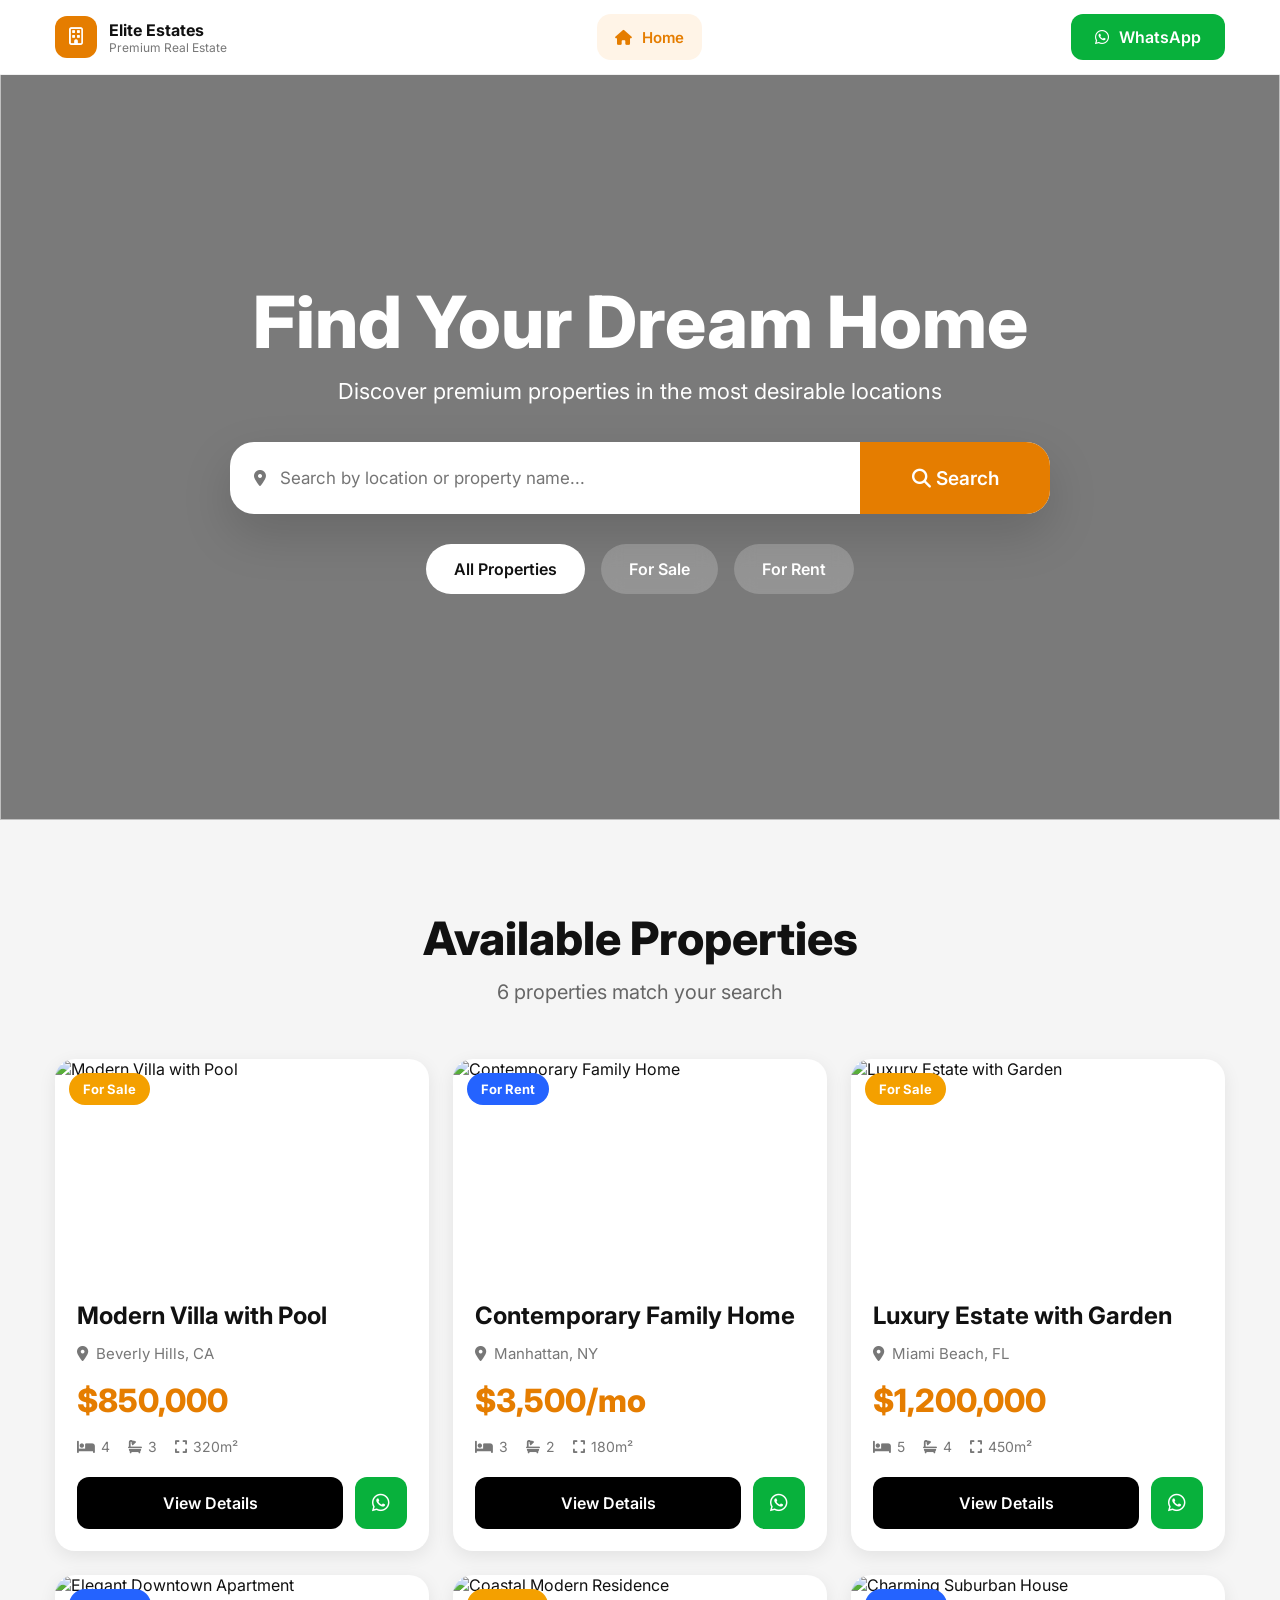
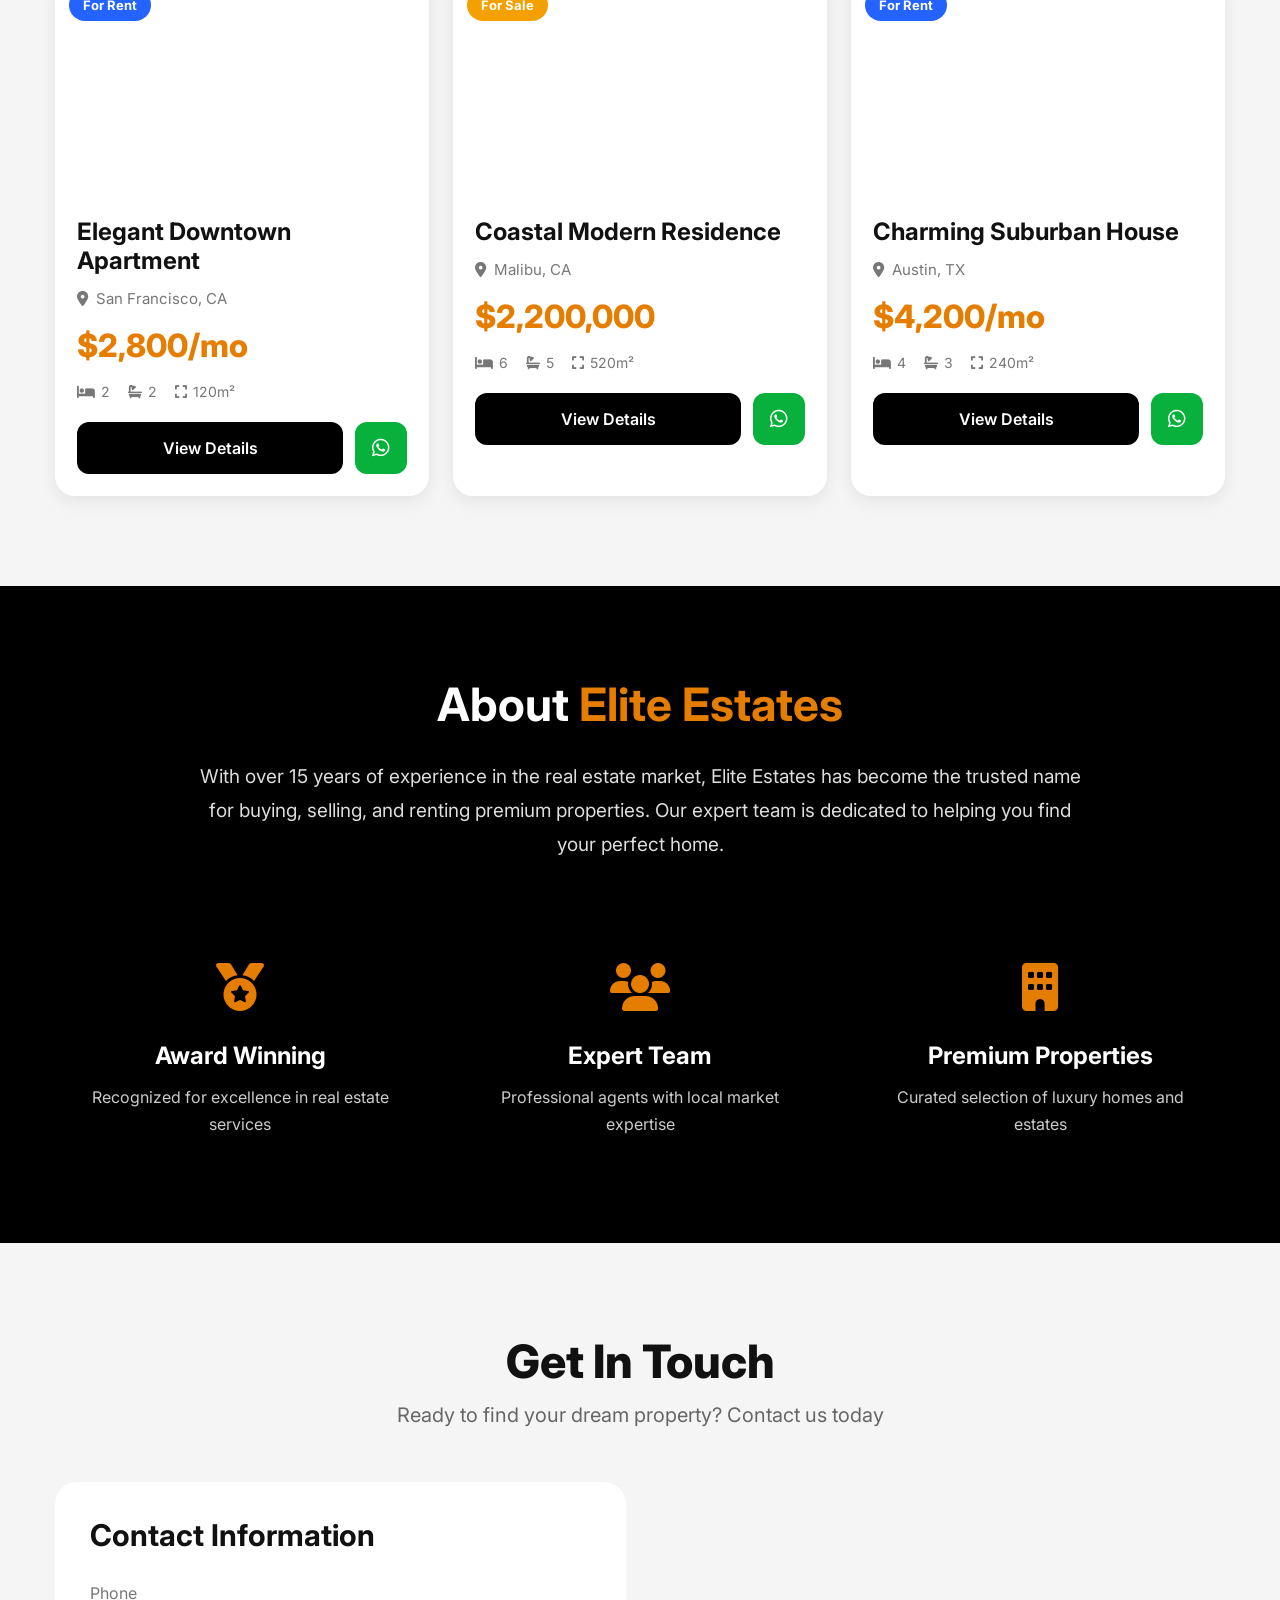
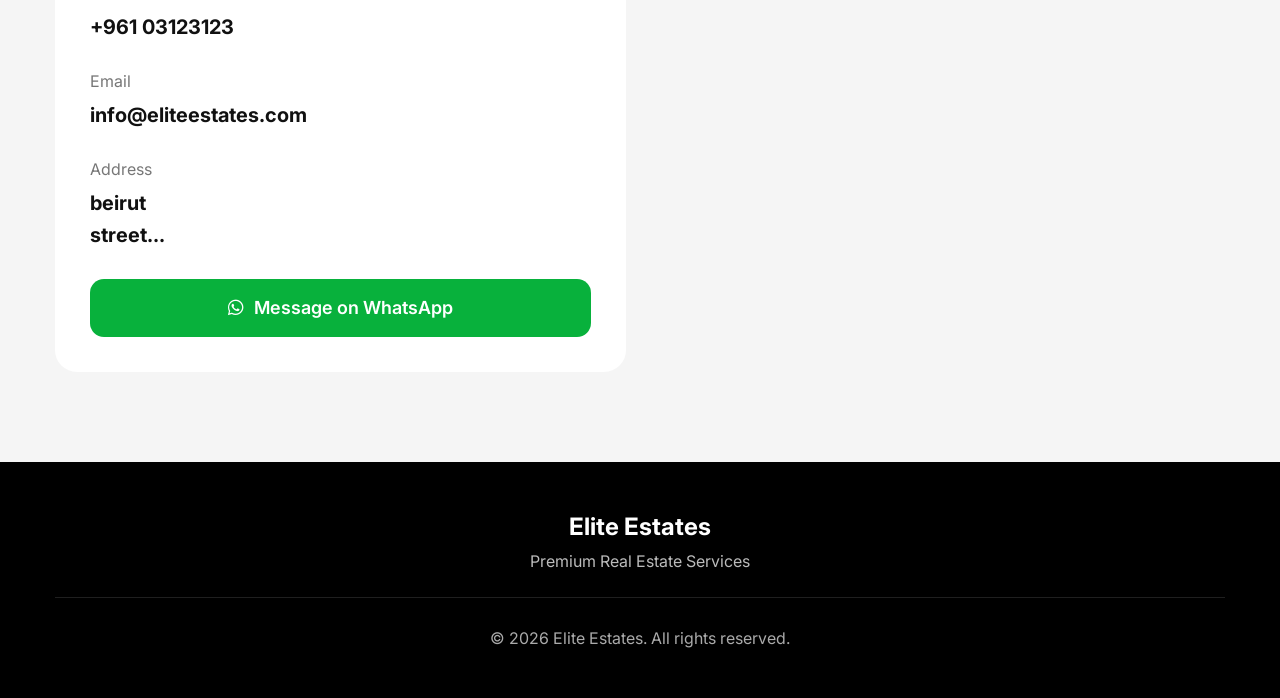
==== index.html @ 0b372441 "first" ====
<!DOCTYPE html>
<html lang="en">
<head>
  <meta charset="UTF-8" />
  <meta name="viewport" content="width=device-width, initial-scale=1.0" />
  <title>Elite Estates</title>

  <!-- CSS -->
  <link rel="stylesheet" href="style.css" />

  <!-- Google Fonts -->
  <link rel="preconnect" href="https://fonts.googleapis.com">
  <link rel="preconnect" href="https://fonts.gstatic.com" crossorigin>

  <link href="https://fonts.googleapis.com/css2?family=Inter:wght@300;400;500;600;700;800&display=swap" rel="stylesheet">

  <!-- FONT AWESOME -->
  <link
    rel="stylesheet"
    href="https://cdnjs.cloudflare.com/ajax/libs/font-awesome/6.5.1/css/all.min.css"
  />

</head>

<body>

  <!-- LOADER -->
  <div class="loader-wrapper" id="loader">
    <div class="loader"></div>
  </div>

  <!-- HEADER -->
  <header class="header">

    <div class="logo-section">

      <div class="logo-icon">
        <i class="fa-regular fa-building"></i>
      </div>

      <div>
        <h2>Elite Estates</h2>
        <p>Premium Real Estate</p>
      </div>

    </div>

    <nav class="nav">

        <a href="index.html" class="nav-link active">
          <i class="fa-solid fa-house"></i>
          <span>Home</span>
        </a>
      
      </nav>

    <a
      href="https://wa.me/123456789"
      target="_blank"
      class="header-whatsapp"
    >
      <i class="fa-brands fa-whatsapp"></i>
      WhatsApp
    </a>

  </header>

  <!-- HERO -->
  <section class="hero">

    <div class="hero-overlay"></div>

    <img
      src="https://images.unsplash.com/photo-1600585154526-990dced4db0d?q=80&w=1600&auto=format&fit=crop"
      alt=""
      class="hero-bg"
    >

    <div class="hero-content">

      <h1>Find Your Dream Home</h1>

      <p>
        Discover premium properties in the most desirable locations
      </p>

      <!-- SEARCH -->
      <div class="search-box">

        <div class="search-input">

          <i class="fa-solid fa-location-dot"></i>

          <input
            type="text"
            placeholder="Search by location or property name..."
            id="searchInput"
          />

        </div>

        <button id="searchBtn">

          <i class="fa-solid fa-magnifying-glass"></i>

          Search

        </button>

      </div>

      <!-- FILTERS -->
      <div class="filter-buttons">

        <button class="filter-btn active" data-filter="all">
          All Properties
        </button>

        <button class="filter-btn" data-filter="sale">
          For Sale
        </button>

        <button class="filter-btn" data-filter="rent">
          For Rent
        </button>

      </div>

    </div>

  </section>

  <!-- PROPERTIES -->
  <section class="properties-section">

    <div class="section-title">

      <h2>Available Properties</h2>

      <p id="resultsText">
        6 properties match your search
      </p>

    </div>

    <div
      class="properties-grid"
      id="propertiesGrid"
    >

      <!-- JS INSERTS CARDS -->

    </div>

  </section>

  <!-- ABOUT -->
  <section class="about-section">

    <div class="about-container">

      <h2>
        About <span>Elite Estates</span>
      </h2>

      <p class="about-text">

        With over 15 years of experience in the real estate market,
        Elite Estates has become the trusted name for buying,
        selling, and renting premium properties.
        Our expert team is dedicated to helping you find
        your perfect home.

      </p>

      <div class="about-features">

        <!-- FEATURE -->
        <div class="feature-box">

          <div class="feature-icon">
            <i class="fa-solid fa-medal"></i>
          </div>

          <h3>Award Winning</h3>

          <p>
            Recognized for excellence in real estate services
          </p>

        </div>

        <!-- FEATURE -->
        <div class="feature-box">

          <div class="feature-icon">
            <i class="fa-solid fa-users"></i>
          </div>

          <h3>Expert Team</h3>

          <p>
            Professional agents with local market expertise
          </p>

        </div>

        <!-- FEATURE -->
        <div class="feature-box">

          <div class="feature-icon">
            <i class="fa-solid fa-building"></i>
          </div>

          <h3>Premium Properties</h3>

          <p>
            Curated selection of luxury homes and estates
          </p>

        </div>

      </div>

    </div>

  </section>

  <!-- CONTACT -->
  <section class="contact-section">

    <div class="section-title">

      <h2>Get In Touch</h2>

      <p>
        Ready to find your dream property? Contact us today
      </p>

    </div>

    <div class="contact-container">

      <!-- LEFT -->
      <div class="contact-card">

        <h3>Contact Information</h3>

        <div class="contact-item">

          <span>Phone</span>

          <strong>+961 03123123</strong>

        </div>

        <div class="contact-item">

          <span>Email</span>

          <strong>info@eliteestates.com</strong>

        </div>

        <div class="contact-item">

          <span>Address</span>

          <strong>

           beirut

            <br>

            street...

          </strong>

        </div>

        <a
          href="https://wa.me/123456789"
          target="_blank"
          class="contact-whatsapp"
        >

          <i class="fa-brands fa-whatsapp"></i>

          Message on WhatsApp

        </a>

      </div>

      <!-- MAP -->
      <div class="map-container">

        <iframe
  src="https://maps.google.com/maps?q=Beirut%20Lebanon&t=&z=13&ie=UTF8&iwloc=&output=embed"
  loading="lazy"
  allowfullscreen
></iframe>

      </div>

    </div>

  </section>

  <!-- FOOTER -->
  <footer class="footer">

    <div class="footer-center">

        <h3>Elite Estates</h3>
      
        <p>Premium Real Estate Services</p>
      
      </div>
      
      <div class="footer-bottom">
      
        © 2026 Elite Estates. All rights reserved.
      
      </div>

  </footer>

  <!-- MODAL -->
  <div
    class="property-modal"
    id="propertyModal"
  >

    <div
      class="modal-overlay"
      id="modalOverlay"
    ></div>

    <div class="modal-content">

      <button
        class="close-modal"
        id="closeModal"
      >

        <i class="fa-solid fa-xmark"></i>

      </button>

      <div id="modalBody"></div>

    </div>

  </div>

  <!-- JS -->
  <script src="script.js"></script>

</body>
</html>
---- style.css ----
/* =========================
   GLOBAL
========================= */

*{
    margin:0;
    padding:0;
    box-sizing:border-box;
  }
  
  html{
    scroll-behavior:smooth;
  }
  
  body{
    font-family:'Inter',sans-serif;
    background:#f5f5f5;
    color:#111;
    overflow-x:hidden;
  }
  
  img{
    width:100%;
    display:block;
  }
  
  a{
    text-decoration:none;
  }
  
  button,
  input{
    font-family:'Inter',sans-serif;
  }
  
  /* =========================
     LOADER
  ========================= */
  
  .loader-wrapper{
    position:fixed;
    inset:0;
    background:#fff;
    display:flex;
    align-items:center;
    justify-content:center;
    z-index:9999;
    transition:0.4s;
  }
  
  .loader-wrapper.hide{
    opacity:0;
    pointer-events:none;
  }
  
  .loader{
    width:50px;
    height:50px;
    border:4px solid #eee;
    border-top:4px solid #e57d00;
    border-radius:50%;
    animation:spin 1s linear infinite;
  }
  
  @keyframes spin{
    to{
      transform:rotate(360deg);
    }
  }
  
  /* =========================
     HEADER
  ========================= */
  
  .header{
    position:fixed;
    top:0;
    left:0;
    width:100%;
    background:#fff;
    display:flex;
    align-items:center;
    justify-content:space-between;
    padding:14px 55px;
    z-index:1000;
    border-bottom:1px solid rgba(0,0,0,0.06);
  }
  
  .logo-section{
    display:flex;
    align-items:center;
    gap:12px;
  }
  
  .logo-icon{
    width:42px;
    height:42px;
    background:#e57d00;
    color:#fff;
    display:flex;
    align-items:center;
    justify-content:center;
    border-radius:12px;
    font-size:18px;
  }
  
  .logo-section h2{
    font-size:16px;
    font-weight:700;
  }
  
  .logo-section p{
    font-size:12px;
    color:#777;
  }
  
  .nav{
    display:flex;
    align-items:center;
    gap:14px;
  }
  
  .nav-link{
    height:46px;
    padding:0 18px;
    border-radius:14px;
    display:flex;
    align-items:center;
    gap:10px;
    color:#555;
    font-size:15px;
    font-weight:600;
    transition:0.25s;
  }
  
  .nav-link i{
    font-size:15px;
  }
  
  .nav-link:hover{
    background:#f3f3f3;
    color:#111;
  }
  
  .nav-link.active{
    background:#fff4e7;
    color:#e57d00;
  }
  
  .header-whatsapp{
    background:#08b13c;
    color:#fff;
    padding:13px 24px;
    border-radius:12px;
    display:flex;
    align-items:center;
    gap:10px;
    font-weight:600;
    transition:0.3s;
  }
  
  .header-whatsapp:hover{
    transform:translateY(-2px);
  }
  
  /* =========================
     HERO
  ========================= */
  
  .hero{
    position:relative;
    min-height:820px;
    padding-top:140px;
    padding-bottom:80px;
    overflow:hidden;
    display:flex;
    align-items:center;
    justify-content:center;
    text-align:center;
  }
  
  .hero-bg{
    position:absolute;
    inset:0;
    width:100%;
    height:100%;
    object-fit:cover;
  }
  
  .hero-overlay{
    position:absolute;
    inset:0;
    background:rgba(0,0,0,0.5);
  }
  
  .hero-content{
    position:relative;
    z-index:5;
    width:100%;
    max-width:1100px;
    padding:0 20px;
  }
  
  .hero-content h1{
    color:#fff;
    font-size:72px;
    font-weight:800;
    line-height:1;
    margin-bottom:20px;
  }
  
  .hero-content p{
    color:#fff;
    font-size:22px;
    margin-bottom:38px;
  }
  
  /* =========================
     SEARCH
  ========================= */
  
  .search-box{
    background:#fff;
    border-radius:24px;
    display:flex;
    overflow:hidden;
    max-width:820px;
    margin:0 auto 30px;
    box-shadow:0 20px 50px rgba(0,0,0,0.15);
  }
  
  .search-input{
    flex:1;
    display:flex;
    align-items:center;
    padding:0 24px;
    gap:14px;
  }
  
  .search-input input{
    width:100%;
    border:none;
    outline:none;
    font-size:17px;
    height:72px;
  }
  
  .search-input i{
    color:#777;
  }
  
  .search-box button{
    background:#e57d00;
    color:#fff;
    border:none;
    min-width:190px;
    font-size:19px;
    font-weight:600;
    cursor:pointer;
  }
  
  /* =========================
     FILTERS
  ========================= */
  
  .filter-buttons{
    display:flex;
    justify-content:center;
    gap:16px;
    flex-wrap:wrap;
  }
  
  .filter-btn{
    border:none;
    background:rgba(255,255,255,0.2);
    backdrop-filter:blur(10px);
    color:#fff;
    padding:15px 28px;
    border-radius:40px;
    font-size:16px;
    font-weight:600;
    cursor:pointer;
  }
  
  .filter-btn.active{
    background:#fff;
    color:#111;
  }
  
  /* =========================
     SECTIONS
  ========================= */
  
  .properties-section,
  .contact-section{
    padding:90px 55px;
  }
  
  .section-title{
    text-align:center;
    margin-bottom:55px;
  }
  
  .section-title h2{
    font-size:46px;
    margin-bottom:14px;
    font-weight:800;
  }
  
  .section-title p{
    font-size:20px;
    color:#666;
  }
  
  /* =========================
     PROPERTIES
  ========================= */
  
  .properties-grid{
    display:grid;
    grid-template-columns:repeat(3,1fr);
    gap:24px;
  }
  
  .property-card{
    background:#fff;
    border-radius:20px;
    overflow:hidden;
    cursor:pointer;
    box-shadow:0 5px 18px rgba(0,0,0,0.08);
    transition:0.35s;
  }
  
  .property-card:hover{
    transform:translateY(-6px);
  }
  
  .property-image{
    position:relative;
    height:220px;
    overflow:hidden;
  }
  
  .property-image img{
    width:100%;
    height:100%;
    object-fit:cover;
    transition:0.4s;
  }
  
  .property-card:hover .property-image img{
    transform:scale(1.06);
  }
  
  .property-badge{
    position:absolute;
    top:14px;
    left:14px;
    padding:8px 14px;
    border-radius:30px;
    color:#fff;
    font-size:13px;
    font-weight:700;
  }
  
  .badge-sale{
    background:#f4a000;
  }
  
  .badge-rent{
    background:#2463ff;
  }
  
  .property-content{
    padding:22px;
  }
  
  .property-title{
    font-size:24px;
    font-weight:700;
    margin-bottom:14px;
  }
  
  .property-location{
    display:flex;
    align-items:center;
    gap:8px;
    color:#777;
    margin-bottom:18px;
    font-size:15px;
  }
  
  .property-price{
    font-size:32px;
    color:#e57d00;
    font-weight:800;
    margin-bottom:18px;
  }
  
  .property-features{
    display:flex;
    gap:18px;
    flex-wrap:wrap;
    margin-bottom:22px;
    color:#777;
  }
  
  .property-features span{
    display:flex;
    align-items:center;
    gap:6px;
    font-size:14px;
  }
  
  .card-buttons{
    display:flex;
    gap:12px;
  }
  
  .details-btn{
    flex:1;
    background:#000;
    color:#fff;
    border:none;
    border-radius:12px;
    height:52px;
    font-size:16px;
    font-weight:600;
    cursor:pointer;
  }
  
  .whatsapp-btn{
    width:52px;
    height:52px;
    border-radius:12px;
    background:#08b13c;
    color:#fff;
    display:flex;
    align-items:center;
    justify-content:center;
    font-size:20px;
  }
  
  /* =========================
     ABOUT
  ========================= */
  
  .about-section{
    background:#000;
    color:#fff;
    padding:90px 55px;
  }
  
  .about-container{
    max-width:1200px;
    margin:auto;
    text-align:center;
  }
  
  .about-container h2{
    font-size:46px;
    margin-bottom:28px;
  }
  
  .about-container span{
    color:#e57d00;
  }
  
  .about-text{
    max-width:900px;
    margin:auto;
    color:#ddd;
    font-size:19px;
    line-height:1.8;
  }
  
  .about-features{
    display:grid;
    grid-template-columns:repeat(3,1fr);
    gap:30px;
    margin-top:80px;
  }
  
  .feature-box{
    padding:15px;
  }
  
  .feature-icon{
    color:#e57d00;
    font-size:48px;
    margin-bottom:24px;
  }
  
  .feature-box h3{
    font-size:24px;
    margin-bottom:14px;
  }
  
  .feature-box p{
    color:#ccc;
    line-height:1.7;
    font-size:16px;
  }
  
  /* =========================
     CONTACT
  ========================= */
  
  .contact-container{
    display:grid;
    grid-template-columns:1fr 1fr;
    gap:28px;
  }
  
  .contact-card{
    background:#fff;
    border-radius:22px;
    padding:35px;
  }
  
  .contact-card h3{
    font-size:30px;
    margin-bottom:30px;
  }
  
  .contact-item{
    margin-bottom:28px;
  }
  
  .contact-item span{
    display:block;
    color:#777;
    margin-bottom:8px;
    font-size:16px;
  }
  
  .contact-item strong{
    font-size:20px;
    line-height:1.6;
  }
  
  .contact-whatsapp{
    margin-top:10px;
    background:#08b13c;
    color:#fff;
    display:flex;
    align-items:center;
    justify-content:center;
    gap:10px;
    height:58px;
    border-radius:14px;
    font-size:18px;
    font-weight:600;
  }
  
  .map-container{
    border-radius:22px;
    overflow:hidden;
    min-height:420px;
  }
  
  .map-container iframe{
    width:100%;
    height:100%;
    border:none;
  }
  
  /* =========================
     FOOTER
  ========================= */
  
  .footer{
    background:#000;
    color:#fff;
    padding:50px 55px;
  }
  

  
  .footer-top h3{
    font-size:24px;
    margin-bottom:8px;
  }
  
  .footer-top p{
    color:#bbb;
    font-size:16px;
  }
  
  
  
  .footer-bottom{
    text-align:center;
    padding-top:30px;
    color:#aaa;
    font-size:16px;
  }
  .footer-center{
    text-align:center;
    padding-bottom:26px;
    border-bottom:1px solid rgba(255,255,255,0.12);
  }
  
  .footer-center h3{
    font-size:24px;
    margin-bottom:10px;
  }
  
  .footer-center p{
    color:#bbb;
    font-size:16px;
  }
  /* =========================
     MODAL
  ========================= */
  
  .property-modal{
    position:fixed;
    inset:0;
    z-index:5000;
    opacity:0;
    pointer-events:none;
    transition:0.3s;
  }
  
  .property-modal.show{
    opacity:1;
    pointer-events:auto;
  }
  
  .modal-overlay{
    position:absolute;
    inset:0;
    background:rgba(0,0,0,0.7);
  }
  
  .modal-content{
    position:absolute;
    top:50%;
    left:50%;
    transform:translate(-50%,-50%);
    width:90%;
    max-width:900px;
    background:#fff;
    border-radius:24px;
    overflow:auto;
    max-height:90vh;
  }
  
  .close-modal{
    position:absolute;
    top:18px;
    right:18px;
    width:48px;
    height:48px;
    border:none;
    border-radius:50%;
    background:#000;
    color:#fff;
    font-size:18px;
    cursor:pointer;
    z-index:10;
  }
  
  /* =========================
     MODAL CONTENT
  ========================= */
  
  .modal-image{
    width:100%;
    height:320px;
    position:relative;
  }
  
  .modal-image img{
    width:100%;
    height:100%;
    object-fit:cover;
  }
  
  .modal-info{
    padding:28px;
  }
  
  .modal-info h2{
    font-size:30px;
    margin-bottom:14px;
  }
  
  .modal-location{
    display:flex;
    align-items:center;
    gap:8px;
    color:#666;
    font-size:16px;
    margin-bottom:16px;
  }
  
  .modal-price{
    font-size:34px;
    font-weight:800;
    color:#e57d00;
    margin-bottom:22px;
  }
  
  .modal-features{
    display:flex;
    gap:14px;
    flex-wrap:wrap;
    margin-bottom:24px;
  }
  
  .modal-features span{
    background:#f3f3f3;
    padding:12px 14px;
    border-radius:10px;
    display:flex;
    align-items:center;
    gap:8px;
    font-size:14px;
  }
  
  .modal-description{
    font-size:16px;
    line-height:1.8;
    color:#555;
    margin-bottom:28px;
  }
  
  .modal-whatsapp{
    background:#08b13c;
    color:#fff;
    height:58px;
    border-radius:14px;
    display:flex;
    align-items:center;
    justify-content:center;
    gap:10px;
    font-size:18px;
    font-weight:600;
  }
  
  /* =========================
     MOBILE
  ========================= */
  
  @media(max-width:900px){
  
    .header{
      padding:14px 18px;
    }
  
    .nav{
      display:none;
    }
  
    .header-whatsapp{
      padding:10px 14px;
      font-size:14px;
    }
  
    .hero{
      min-height:100vh;
      padding-top:120px;
    }
  
    .hero-content h1{
      font-size:48px;
    }
  
    .hero-content p{
      font-size:18px;
    }
  
    .search-box{
      flex-direction:column;
    }
  
    .search-box button{
      width:100%;
      height:64px;
    }
  
    .properties-grid{
      grid-template-columns:1fr;
    }
  
    .about-features{
      grid-template-columns:1fr;
    }
  
    .contact-container{
      grid-template-columns:1fr;
    }
  
    .properties-section,
    .contact-section,
    .about-section,
    .footer{
      padding:70px 20px;
    }
  
  }
  
  @media(max-width:600px){
  
    .hero-content h1{
      font-size:40px;
    }
  
    .hero-content p{
      font-size:16px;
    }
  
    .property-image{
      height:210px;
    }
  
    .modal-image{
      height:240px;
    }
  
  }
  /* =========================
   PROPERTY DETAILS PAGE
========================= */

.details-page{
    padding:120px 55px 90px;
    background:#fff;
  }
  
  .breadcrumb{
    max-width:1240px;
    margin:0 auto 28px;
    display:flex;
    align-items:center;
    gap:10px;
    font-size:16px;
    color:#6f7284;
  }
  
  .breadcrumb a{
    color:#6f7284;
  }
  
  .breadcrumb span:last-child{
    color:#111;
  }
  
  .details-gallery{
    max-width:1240px;
    margin:0 auto 42px;
  }
  
  .main-image-wrap{
    position:relative;
    height:640px;
    border-radius:22px;
    overflow:hidden;
    box-shadow:0 18px 45px rgba(0,0,0,0.12);
  }
  
  .main-image-wrap img{
    width:100%;
    height:100%;
    object-fit:cover;
  }
  
  .details-badge{
    position:absolute;
    top:22px;
    left:22px;
    z-index:5;
    padding:12px 22px;
    border-radius:30px;
    color:#fff;
    font-size:18px;
    font-weight:700;
  }
  
  .gallery-arrow{
    position:absolute;
    top:50%;
    transform:translateY(-50%);
    width:58px;
    height:58px;
    border:none;
    border-radius:50%;
    background:#fff;
    color:#111;
    font-size:22px;
    cursor:pointer;
    z-index:5;
    box-shadow:0 8px 20px rgba(0,0,0,0.15);
  }
  
  .gallery-arrow.left{
    left:22px;
  }
  
  .gallery-arrow.right{
    right:22px;
  }
  
  .gallery-dots{
    position:absolute;
    bottom:18px;
    left:50%;
    transform:translateX(-50%);
    display:flex;
    align-items:center;
    gap:8px;
    z-index:5;
  }
  
  .gallery-dot{
    width:10px;
    height:10px;
    border:none;
    border-radius:50%;
    background:rgba(255,255,255,0.55);
    cursor:pointer;
  }
  
  .gallery-dot.active{
    width:34px;
    border-radius:30px;
    background:#fff;
  }
  
  .thumbnail-row{
    display:flex;
    gap:16px;
    margin-top:22px;
    overflow-x:auto;
    padding-bottom:5px;
  }
  
  .thumbnail-img{
    width:185px;
    height:105px;
    object-fit:cover;
    border-radius:12px;
    cursor:pointer;
    border:3px solid transparent;
    transition:0.25s;
  }
  
  .thumbnail-img.active{
    border-color:#e57d00;
  }
  
  .details-layout{
    max-width:1240px;
    margin:0 auto;
    display:grid;
    grid-template-columns:1fr 385px;
    gap:40px;
    align-items:start;
  }
  
  .details-card,
  .details-sidebar{
    background:#fff;
    border:1px solid #e5e5e5;
    border-radius:22px;
    box-shadow:0 12px 30px rgba(0,0,0,0.08);
  }
  
  .details-card{
    padding:40px;
  }
  
  .details-card h1{
    font-size:44px;
    line-height:1.1;
    margin-bottom:22px;
  }
  
  .detail-location{
    display:flex;
    align-items:center;
    gap:12px;
    color:#6f7284;
    font-size:20px;
    margin-bottom:32px;
  }
  
  .detail-price{
    color:#e57d00;
    font-size:44px;
    font-weight:800;
    margin-bottom:38px;
  }
  
  .detail-stats{
    display:grid;
    grid-template-columns:repeat(4,1fr);
    gap:22px;
    margin-bottom:38px;
  }
  
  .detail-stat{
    display:flex;
    align-items:center;
    gap:14px;
  }
  
  .stat-icon{
    width:58px;
    height:58px;
    border-radius:12px;
    display:flex;
    align-items:center;
    justify-content:center;
    font-size:23px;
  }
  
  .stat-icon.orange{
    background:#fff7e8;
    color:#e57d00;
  }
  
  .stat-icon.blue{
    background:#eef5ff;
    color:#2166ff;
  }
  
  .stat-icon.green{
    background:#effdf5;
    color:#00a841;
  }
  
  .stat-icon.purple{
    background:#f9efff;
    color:#a020ff;
  }
  
  .detail-stat strong{
    display:block;
    font-size:28px;
    margin-bottom:4px;
  }
  
  .detail-stat span{
    color:#6f7284;
    font-size:16px;
  }
  
  .details-card hr{
    border:none;
    border-top:1px solid #e2e2e2;
    margin:8px 0 38px;
  }
  
  .details-card h2{
    font-size:28px;
    margin-bottom:22px;
  }
  
  .detail-description{
    color:#666b7d;
    font-size:19px;
    line-height:1.8;
  }
  
  .details-sidebar{
    padding:30px;
    position:sticky;
    top:115px;
  }
  
  .details-sidebar h2{
    font-size:30px;
    margin-bottom:28px;
  }
  
  .details-whatsapp{
    height:68px;
    border-radius:16px;
    background:#08b13c;
    color:#fff;
    display:flex;
    align-items:center;
    justify-content:center;
    gap:12px;
    font-size:20px;
    font-weight:700;
    margin-bottom:30px;
  }
  
  .info-list{
    margin-top:18px;
  }
  
  .info-row{
    display:flex;
    align-items:center;
    justify-content:space-between;
    padding:18px 0;
    border-bottom:1px solid #e5e5e5;
    gap:20px;
  }
  
  .info-row span{
    color:#6f7284;
    font-size:16px;
  }
  
  .info-row strong{
    font-size:16px;
    text-align:right;
  }
  
  .side-contact{
    margin-top:34px;
    padding-top:30px;
    border-top:1px solid #e5e5e5;
  }
  
  .side-contact h3{
    font-size:20px;
    margin-bottom:18px;
  }
  
  .side-contact p{
    color:#6f7284;
    font-size:16px;
    margin-bottom:12px;
  }
  
  /* =========================
     DETAILS RESPONSIVE
  ========================= */
  
  @media(max-width:1000px){
  
    .details-page{
      padding:105px 20px 70px;
    }
  
    .main-image-wrap{
      height:420px;
    }
  
    .details-layout{
      grid-template-columns:1fr;
    }
  
    .details-sidebar{
      position:static;
    }
  
    .detail-stats{
      grid-template-columns:repeat(2,1fr);
    }
  
  }
  
  @media(max-width:600px){
  
    .main-image-wrap{
      height:300px;
      border-radius:16px;
    }
  
    .gallery-arrow{
      width:44px;
      height:44px;
      font-size:18px;
    }
  
    .thumbnail-img{
      width:125px;
      height:78px;
    }
  
    .details-card{
      padding:26px;
    }
  
    .details-card h1{
      font-size:32px;
    }
  
    .detail-price{
      font-size:34px;
    }
  
    .detail-stats{
      grid-template-columns:1fr;
    }
  
    .details-sidebar{
      padding:26px;
    }
  
  }
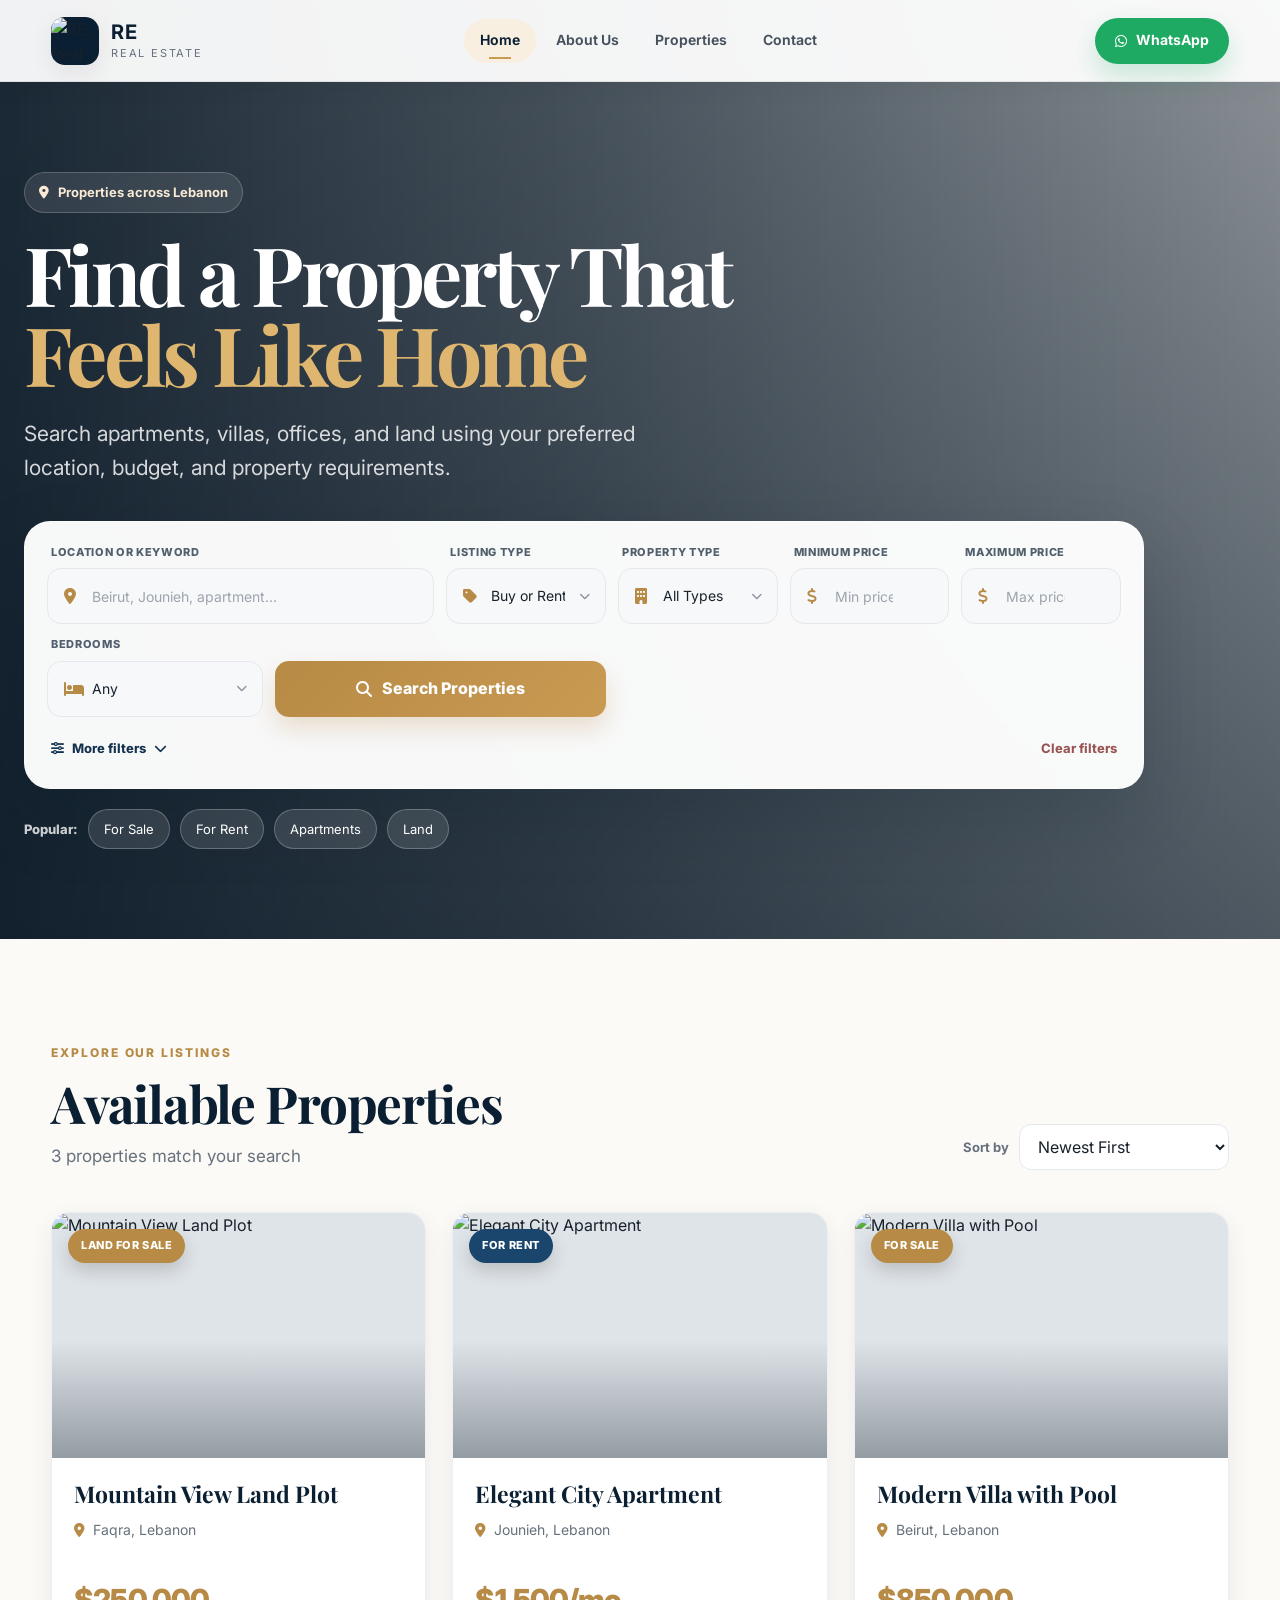
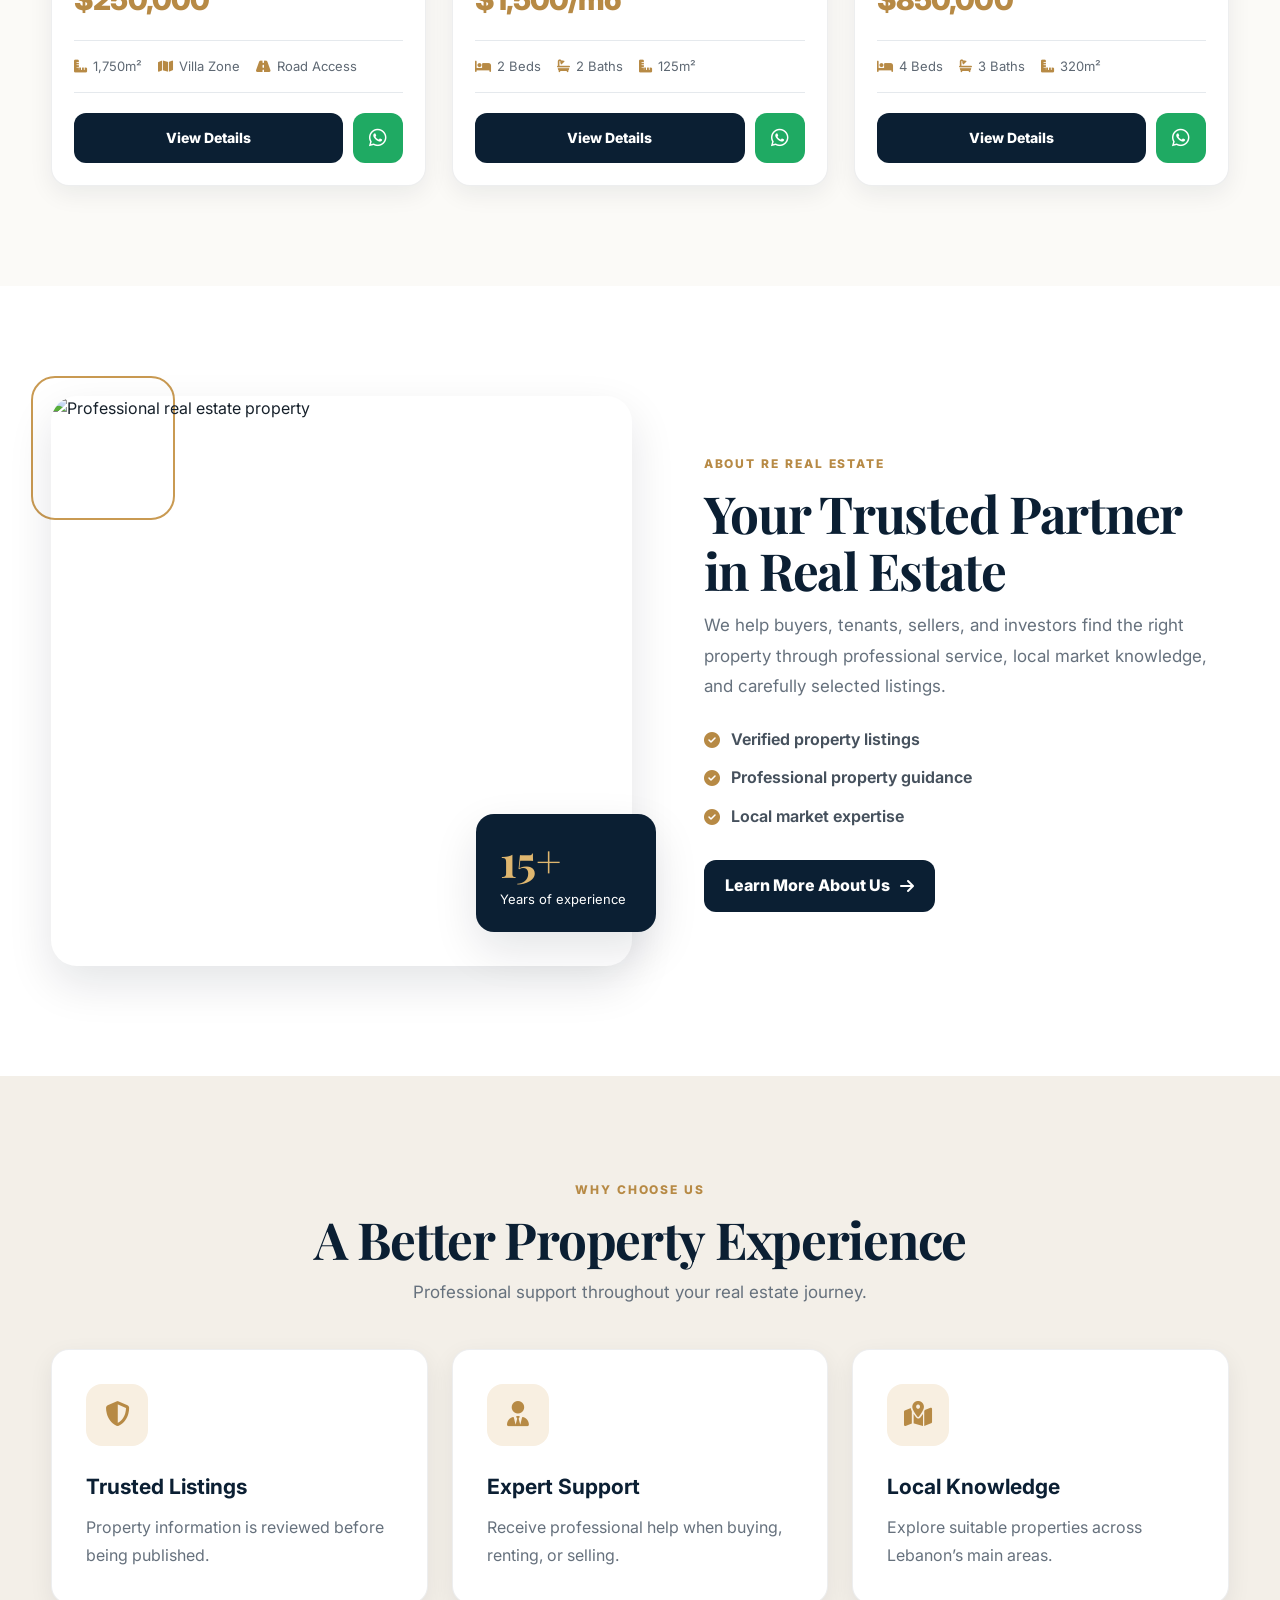
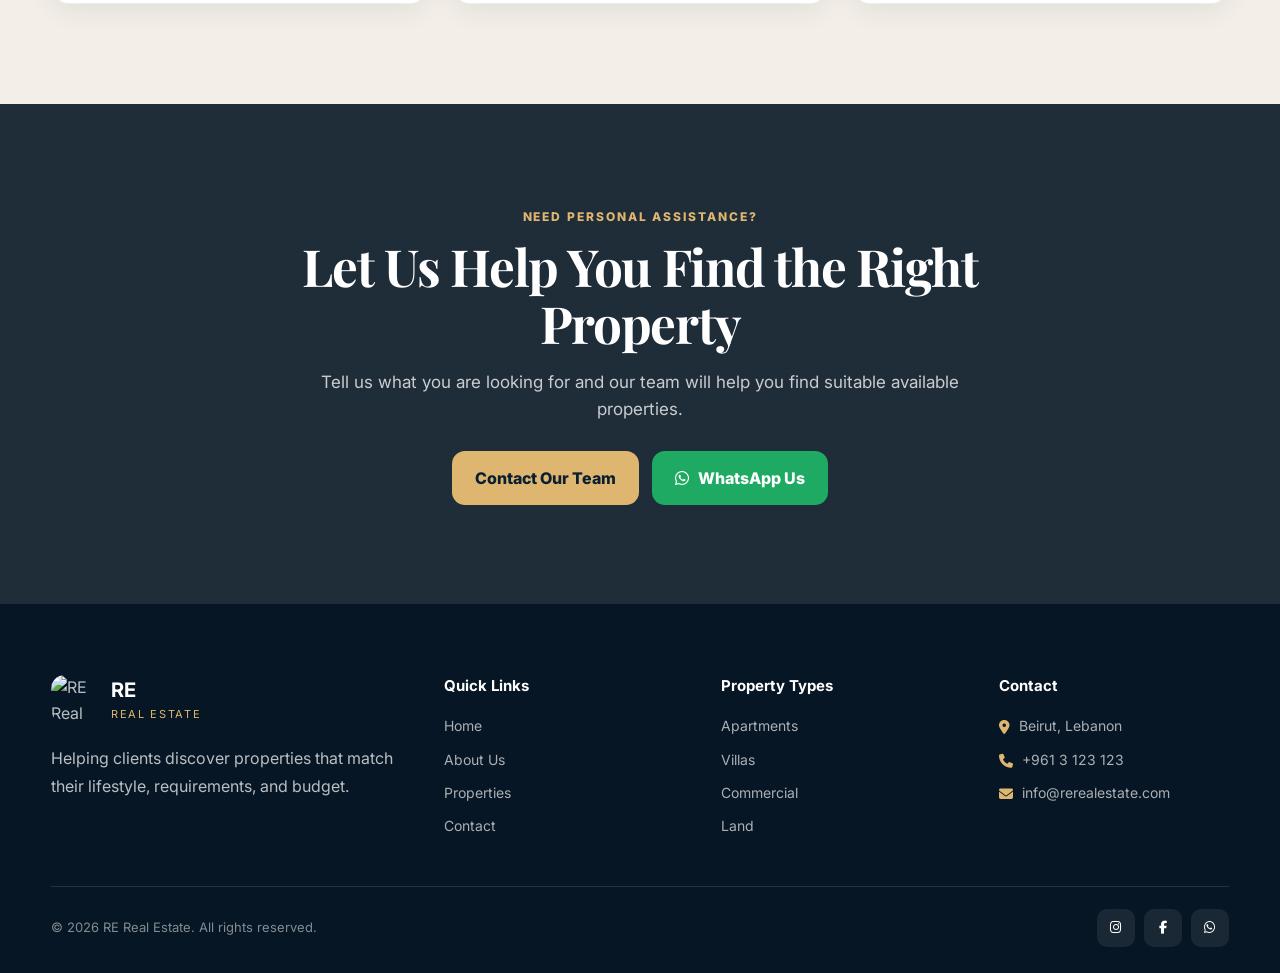
==== commit bbcad8f4: "up" ====
--- a/index.html
+++ b/index.html
@@ -2,334 +2,866 @@
 <html lang="en">
 <head>
   <meta charset="UTF-8" />
-  <meta name="viewport" content="width=device-width, initial-scale=1.0" />
-  <title>Elite Estates</title>
+
+  <meta
+    name="viewport"
+    content="width=device-width, initial-scale=1.0"
+  />
+
+  <title>RE Real Estate | Properties in Lebanon</title>
+
+  <meta
+    name="description"
+    content="Discover apartments, villas, land, and rental properties across Lebanon with RE Real Estate."
+  />
 
   <!-- CSS -->
   <link rel="stylesheet" href="style.css" />
 
   <!-- Google Fonts -->
-  <link rel="preconnect" href="https://fonts.googleapis.com">
-  <link rel="preconnect" href="https://fonts.gstatic.com" crossorigin>
-
-  <link href="https://fonts.googleapis.com/css2?family=Inter:wght@300;400;500;600;700;800&display=swap" rel="stylesheet">
-
-  <!-- FONT AWESOME -->
+  <link rel="preconnect" href="https://fonts.googleapis.com" />
+
+  <link
+    rel="preconnect"
+    href="https://fonts.gstatic.com"
+    crossorigin
+  />
+
+  <link
+    href="https://fonts.googleapis.com/css2?family=Inter:wght@300;400;500;600;700;800&family=Playfair+Display:wght@600;700&display=swap"
+    rel="stylesheet"
+  />
+
+  <!-- Font Awesome -->
   <link
     rel="stylesheet"
     href="https://cdnjs.cloudflare.com/ajax/libs/font-awesome/6.5.1/css/all.min.css"
   />
-
 </head>
 
 <body>
 
-  <!-- LOADER -->
+  <!-- PAGE LOADER -->
   <div class="loader-wrapper" id="loader">
     <div class="loader"></div>
   </div>
 
   <!-- HEADER -->
-  <header class="header">
-
-    <div class="logo-section">
+  <header class="header" id="header">
+
+    <a href="index.html" class="logo-section">
 
       <div class="logo-icon">
-        <i class="fa-regular fa-building"></i>
-      </div>
-
-      <div>
-        <h2>Elite Estates</h2>
-        <p>Premium Real Estate</p>
-      </div>
+        <img
+          src="images/l.jpg"
+          alt="RE Real Estate Logo"
+        />
+      </div>
+
+      <div class="logo-text">
+        <h2>RE</h2>
+        <p>Real Estate</p>
+      </div>
+
+    </a>
+
+    <!-- DESKTOP NAVIGATION -->
+    <nav class="nav" id="navMenu">
+
+      <a href="index.html" class="nav-link active">
+        Home
+      </a>
+
+      <a href="about.html" class="nav-link">
+        About Us
+      </a>
+
+      <a href="#properties" class="nav-link">
+        Properties
+      </a>
+
+      <a href="contact.html" class="nav-link">
+        Contact
+      </a>
+
+    </nav>
+
+    <div class="header-actions">
+
+      <!-- Replace with the real number:
+           country code + number without the first zero -->
+      <a
+        href="https://wa.me/9613123123"
+        target="_blank"
+        rel="noopener noreferrer"
+        class="header-whatsapp"
+      >
+        <i class="fa-brands fa-whatsapp"></i>
+        <span>WhatsApp</span>
+      </a>
+
+      <!-- MOBILE MENU BUTTON -->
+      <button
+        class="menu-toggle"
+        id="menuToggle"
+        type="button"
+        aria-label="Open navigation menu"
+        aria-expanded="false"
+      >
+        <i class="fa-solid fa-bars"></i>
+      </button>
 
     </div>
 
-    <nav class="nav">
-
-        <a href="index.html" class="nav-link active">
-          <i class="fa-solid fa-house"></i>
-          <span>Home</span>
-        </a>
-      
-      </nav>
-
-    <a
-      href="https://wa.me/123456789"
-      target="_blank"
-      class="header-whatsapp"
+  </header>
+
+  <main>
+
+    <!-- HERO -->
+    <section class="hero">
+
+      <img
+        src="images/hero.png"
+        alt="Modern luxury property"
+        class="hero-bg"
+      />
+
+      <div class="hero-overlay"></div>
+
+      <div class="hero-content">
+
+        <div class="hero-label">
+          <i class="fa-solid fa-location-dot"></i>
+          Properties across Lebanon
+        </div>
+
+        <h1>
+          Find a Property That
+          <span>Feels Like Home</span>
+        </h1>
+
+        <p class="hero-description">
+          Search apartments, villas, offices, and land using your
+          preferred location, budget, and property requirements.
+        </p>
+
+        <!-- PROFESSIONAL PROPERTY FILTER -->
+        <form class="property-search" id="propertySearchForm">
+
+          <div class="search-grid">
+
+            <!-- LOCATION / KEYWORD -->
+            <div class="filter-field filter-field-large">
+
+              <label for="searchInput">
+                Location or keyword
+              </label>
+
+              <div class="filter-control">
+
+                <i class="fa-solid fa-location-dot"></i>
+
+                <input
+                  type="text"
+                  id="searchInput"
+                  name="search"
+                  placeholder="Beirut, Jounieh, apartment..."
+                  autocomplete="off"
+                />
+
+              </div>
+
+            </div>
+
+            <!-- LISTING TYPE -->
+            <div class="filter-field">
+
+              <label for="listingType">
+                Listing type
+              </label>
+
+              <div class="filter-control">
+
+                <i class="fa-solid fa-tag"></i>
+
+                <select id="listingType" name="listingType">
+                  <option value="all">Buy or Rent</option>
+                  <option value="sale">For Sale</option>
+                  <option value="rent">For Rent</option>
+                </select>
+
+                <i class="fa-solid fa-chevron-down select-arrow"></i>
+
+              </div>
+
+            </div>
+
+            <!-- PROPERTY CATEGORY -->
+            <div class="filter-field">
+
+              <label for="propertyCategory">
+                Property type
+              </label>
+
+              <div class="filter-control">
+
+                <i class="fa-solid fa-building"></i>
+
+                <select
+                  id="propertyCategory"
+                  name="propertyCategory"
+                >
+                  <option value="all">All Types</option>
+                  <option value="apartment">Apartment</option>
+                  <option value="villa">Villa</option>
+                  <option value="house">House</option>
+                  <option value="office">Office</option>
+                  <option value="shop">Shop</option>
+                  <option value="warehouse">Warehouse</option>
+                  <option value="land">Land</option>
+                </select>
+
+                <i class="fa-solid fa-chevron-down select-arrow"></i>
+
+              </div>
+
+            </div>
+
+            <!-- MINIMUM PRICE -->
+            <div class="filter-field">
+
+              <label for="minPrice">
+                Minimum price
+              </label>
+
+              <div class="filter-control">
+
+                <i class="fa-solid fa-dollar-sign"></i>
+
+                <input
+                  type="number"
+                  id="minPrice"
+                  name="minPrice"
+                  placeholder="Min price"
+                  min="0"
+                />
+
+              </div>
+
+            </div>
+
+            <!-- MAXIMUM PRICE -->
+            <div class="filter-field">
+
+              <label for="maxPrice">
+                Maximum price
+              </label>
+
+              <div class="filter-control">
+
+                <i class="fa-solid fa-dollar-sign"></i>
+
+                <input
+                  type="number"
+                  id="maxPrice"
+                  name="maxPrice"
+                  placeholder="Max price"
+                  min="0"
+                />
+
+              </div>
+
+            </div>
+
+            <!-- BEDROOMS -->
+            <div class="filter-field">
+
+              <label for="bedroomsFilter">
+                Bedrooms
+              </label>
+
+              <div class="filter-control">
+
+                <i class="fa-solid fa-bed"></i>
+
+                <select
+                  id="bedroomsFilter"
+                  name="bedrooms"
+                >
+                  <option value="all">Any</option>
+                  <option value="1">1+</option>
+                  <option value="2">2+</option>
+                  <option value="3">3+</option>
+                  <option value="4">4+</option>
+                  <option value="5">5+</option>
+                </select>
+
+                <i class="fa-solid fa-chevron-down select-arrow"></i>
+
+              </div>
+
+            </div>
+
+            <!-- SEARCH BUTTON -->
+            <div class="filter-field search-button-field">
+
+              <button
+                type="submit"
+                class="search-button"
+                id="searchBtn"
+              >
+                <i class="fa-solid fa-magnifying-glass"></i>
+                Search Properties
+              </button>
+
+            </div>
+
+          </div>
+
+          <div class="search-bottom">
+
+            <button
+              type="button"
+              class="advanced-filter-button"
+              id="advancedFilterBtn"
+            >
+              <i class="fa-solid fa-sliders"></i>
+              More filters
+              <i class="fa-solid fa-chevron-down"></i>
+            </button>
+
+            <button
+              type="button"
+              class="clear-filters-button"
+              id="clearFiltersBtn"
+            >
+              Clear filters
+            </button>
+
+          </div>
+
+          <!-- ADVANCED FILTERS -->
+          <div
+            class="advanced-filters"
+            id="advancedFilters"
+          >
+
+            <div class="advanced-filter-grid">
+
+              <!-- BATHROOMS -->
+              <div class="filter-field">
+
+                <label for="bathroomsFilter">
+                  Bathrooms
+                </label>
+
+                <div class="filter-control">
+
+                  <i class="fa-solid fa-bath"></i>
+
+                  <select
+                    id="bathroomsFilter"
+                    name="bathrooms"
+                  >
+                    <option value="all">Any</option>
+                    <option value="1">1+</option>
+                    <option value="2">2+</option>
+                    <option value="3">3+</option>
+                    <option value="4">4+</option>
+                  </select>
+
+                  <i class="fa-solid fa-chevron-down select-arrow"></i>
+
+                </div>
+
+              </div>
+
+              <!-- MINIMUM AREA -->
+              <div class="filter-field">
+
+                <label for="minArea">
+                  Minimum area
+                </label>
+
+                <div class="filter-control">
+
+                  <i class="fa-solid fa-ruler-combined"></i>
+
+                  <input
+                    type="number"
+                    id="minArea"
+                    name="minArea"
+                    placeholder="Minimum m²"
+                    min="0"
+                  />
+
+                </div>
+
+              </div>
+
+              <!-- MAXIMUM AREA -->
+              <div class="filter-field">
+
+                <label for="maxArea">
+                  Maximum area
+                </label>
+
+                <div class="filter-control">
+
+                  <i class="fa-solid fa-ruler-combined"></i>
+
+                  <input
+                    type="number"
+                    id="maxArea"
+                    name="maxArea"
+                    placeholder="Maximum m²"
+                    min="0"
+                  />
+
+                </div>
+
+              </div>
+
+              <!-- FURNISHED -->
+              <div class="filter-field">
+
+                <label for="furnishedFilter">
+                  Furnishing
+                </label>
+
+                <div class="filter-control">
+
+                  <i class="fa-solid fa-couch"></i>
+
+                  <select
+                    id="furnishedFilter"
+                    name="furnished"
+                  >
+                    <option value="all">Any</option>
+                    <option value="furnished">Furnished</option>
+                    <option value="unfurnished">Unfurnished</option>
+                  </select>
+
+                  <i class="fa-solid fa-chevron-down select-arrow"></i>
+
+                </div>
+
+              </div>
+
+            </div>
+
+          </div>
+
+        </form>
+
+        <!-- QUICK FILTERS -->
+        <div class="quick-filters">
+
+          <span>Popular:</span>
+
+          <button
+            type="button"
+            class="quick-filter-btn"
+            data-filter="sale"
+          >
+            For Sale
+          </button>
+
+          <button
+            type="button"
+            class="quick-filter-btn"
+            data-filter="rent"
+          >
+            For Rent
+          </button>
+
+          <button
+            type="button"
+            class="quick-filter-btn"
+            data-category="apartment"
+          >
+            Apartments
+          </button>
+
+          <button
+            type="button"
+            class="quick-filter-btn"
+            data-category="land"
+          >
+            Land
+          </button>
+
+        </div>
+
+      </div>
+
+    </section>
+
+    <!-- PROPERTY RESULTS -->
+    <section
+      class="properties-section"
+      id="properties"
     >
-      <i class="fa-brands fa-whatsapp"></i>
-      WhatsApp
-    </a>
-
-  </header>
-
-  <!-- HERO -->
-  <section class="hero">
-
-    <div class="hero-overlay"></div>
-
-    <img
-      src="https://images.unsplash.com/photo-1600585154526-990dced4db0d?q=80&w=1600&auto=format&fit=crop"
-      alt=""
-      class="hero-bg"
-    >
-
-    <div class="hero-content">
-
-      <h1>Find Your Dream Home</h1>
-
-      <p>
-        Discover premium properties in the most desirable locations
-      </p>
-
-      <!-- SEARCH -->
-      <div class="search-box">
-
-        <div class="search-input">
-
-          <i class="fa-solid fa-location-dot"></i>
-
-          <input
-            type="text"
-            placeholder="Search by location or property name..."
-            id="searchInput"
+
+      <div class="section-heading">
+
+        <div>
+
+          <span class="section-label">
+            Explore our listings
+          </span>
+
+          <h2>Available Properties</h2>
+
+          <p id="resultsText">
+            Browse our latest available properties
+          </p>
+
+        </div>
+
+        <div class="results-actions">
+
+          <label for="sortProperties">
+            Sort by
+          </label>
+
+          <select id="sortProperties">
+            <option value="newest">Newest First</option>
+            <option value="price-low">Price: Low to High</option>
+            <option value="price-high">Price: High to Low</option>
+            <option value="area-large">Largest Area</option>
+          </select>
+
+        </div>
+
+      </div>
+
+      <div
+        class="properties-grid"
+        id="propertiesGrid"
+      >
+        <!-- JavaScript inserts property cards -->
+      </div>
+
+      <!-- NO RESULTS -->
+      <div
+        class="no-results"
+        id="noResults"
+        hidden
+      >
+
+        <div class="no-results-icon">
+          <i class="fa-solid fa-house-circle-xmark"></i>
+        </div>
+
+        <h3>No properties found</h3>
+
+        <p>
+          Try changing your location, price, or property filters.
+        </p>
+
+        <button
+          type="button"
+          id="resetSearchBtn"
+          class="reset-search-button"
+        >
+          Reset Search
+        </button>
+
+      </div>
+
+    </section>
+
+    <!-- ABOUT PREVIEW -->
+    <section class="about-preview">
+
+      <div class="about-preview-container">
+
+        <div class="about-image">
+
+          <img
+            src="images/about-property.jpg"
+            alt="Professional real estate property"
           />
 
-        </div>
-
-        <button id="searchBtn">
-
-          <i class="fa-solid fa-magnifying-glass"></i>
-
-          Search
-
-        </button>
-
-      </div>
-
-      <!-- FILTERS -->
-      <div class="filter-buttons">
-
-        <button class="filter-btn active" data-filter="all">
-          All Properties
-        </button>
-
-        <button class="filter-btn" data-filter="sale">
-          For Sale
-        </button>
-
-        <button class="filter-btn" data-filter="rent">
-          For Rent
-        </button>
-
-      </div>
-
-    </div>
-
-  </section>
-
-  <!-- PROPERTIES -->
-  <section class="properties-section">
-
-    <div class="section-title">
-
-      <h2>Available Properties</h2>
-
-      <p id="resultsText">
-        6 properties match your search
-      </p>
-
-    </div>
-
-    <div
-      class="properties-grid"
-      id="propertiesGrid"
-    >
-
-      <!-- JS INSERTS CARDS -->
-
-    </div>
-
-  </section>
-
-  <!-- ABOUT -->
-  <section class="about-section">
-
-    <div class="about-container">
-
-      <h2>
-        About <span>Elite Estates</span>
-      </h2>
-
-      <p class="about-text">
-
-        With over 15 years of experience in the real estate market,
-        Elite Estates has become the trusted name for buying,
-        selling, and renting premium properties.
-        Our expert team is dedicated to helping you find
-        your perfect home.
-
-      </p>
-
-      <div class="about-features">
-
-        <!-- FEATURE -->
-        <div class="feature-box">
+          <div class="experience-card">
+            <strong>15+</strong>
+            <span>Years of experience</span>
+          </div>
+
+        </div>
+
+        <div class="about-content">
+
+          <span class="section-label">
+            About RE Real Estate
+          </span>
+
+          <h2>
+            Your Trusted Partner in Real Estate
+          </h2>
+
+          <p>
+            We help buyers, tenants, sellers, and investors find
+            the right property through professional service,
+            local market knowledge, and carefully selected listings.
+          </p>
+
+          <div class="about-points">
+
+            <div class="about-point">
+              <i class="fa-solid fa-circle-check"></i>
+              Verified property listings
+            </div>
+
+            <div class="about-point">
+              <i class="fa-solid fa-circle-check"></i>
+              Professional property guidance
+            </div>
+
+            <div class="about-point">
+              <i class="fa-solid fa-circle-check"></i>
+              Local market expertise
+            </div>
+
+          </div>
+
+          <a href="about.html" class="primary-link">
+            Learn More About Us
+            <i class="fa-solid fa-arrow-right"></i>
+          </a>
+
+        </div>
+
+      </div>
+
+    </section>
+
+    <!-- SERVICES / FEATURES -->
+    <section class="features-section">
+
+      <div class="section-heading centered-heading">
+
+        <div>
+
+          <span class="section-label">
+            Why choose us
+          </span>
+
+          <h2>A Better Property Experience</h2>
+
+          <p>
+            Professional support throughout your real estate journey.
+          </p>
+
+        </div>
+
+      </div>
+
+      <div class="features-grid">
+
+        <article class="feature-card">
 
           <div class="feature-icon">
-            <i class="fa-solid fa-medal"></i>
+            <i class="fa-solid fa-shield-halved"></i>
           </div>
 
-          <h3>Award Winning</h3>
+          <h3>Trusted Listings</h3>
 
           <p>
-            Recognized for excellence in real estate services
+            Property information is reviewed before being published.
           </p>
 
-        </div>
-
-        <!-- FEATURE -->
-        <div class="feature-box">
+        </article>
+
+        <article class="feature-card">
 
           <div class="feature-icon">
-            <i class="fa-solid fa-users"></i>
+            <i class="fa-solid fa-user-tie"></i>
           </div>
 
-          <h3>Expert Team</h3>
+          <h3>Expert Support</h3>
 
           <p>
-            Professional agents with local market expertise
+            Receive professional help when buying, renting, or selling.
           </p>
 
-        </div>
-
-        <!-- FEATURE -->
-        <div class="feature-box">
+        </article>
+
+        <article class="feature-card">
 
           <div class="feature-icon">
-            <i class="fa-solid fa-building"></i>
+            <i class="fa-solid fa-map-location-dot"></i>
           </div>
 
-          <h3>Premium Properties</h3>
+          <h3>Local Knowledge</h3>
 
           <p>
-            Curated selection of luxury homes and estates
+            Explore suitable properties across Lebanon’s main areas.
           </p>
 
-        </div>
-
-      </div>
-
-    </div>
-
-  </section>
-
-  <!-- CONTACT -->
-  <section class="contact-section">
-
-    <div class="section-title">
-
-      <h2>Get In Touch</h2>
-
-      <p>
-        Ready to find your dream property? Contact us today
-      </p>
-
-    </div>
-
-    <div class="contact-container">
-
-      <!-- LEFT -->
-      <div class="contact-card">
-
-        <h3>Contact Information</h3>
-
-        <div class="contact-item">
-
-          <span>Phone</span>
-
-          <strong>+961 03123123</strong>
-
-        </div>
-
-        <div class="contact-item">
-
-          <span>Email</span>
-
-          <strong>info@eliteestates.com</strong>
-
-        </div>
-
-        <div class="contact-item">
-
-          <span>Address</span>
-
-          <strong>
-
-           beirut
-
-            <br>
-
-            street...
-
-          </strong>
-
-        </div>
-
-        <a
-          href="https://wa.me/123456789"
-          target="_blank"
-          class="contact-whatsapp"
-        >
-
-          <i class="fa-brands fa-whatsapp"></i>
-
-          Message on WhatsApp
-
-        </a>
-
-      </div>
-
-      <!-- MAP -->
-      <div class="map-container">
-
-        <iframe
-  src="https://maps.google.com/maps?q=Beirut%20Lebanon&t=&z=13&ie=UTF8&iwloc=&output=embed"
-  loading="lazy"
-  allowfullscreen
-></iframe>
-
-      </div>
-
-    </div>
-
-  </section>
+        </article>
+
+      </div>
+
+    </section>
+
+    <!-- CONTACT CTA -->
+    <section class="contact-cta">
+
+      <div class="contact-cta-overlay"></div>
+
+      <div class="contact-cta-content">
+
+        <span class="section-label light-label">
+          Need personal assistance?
+        </span>
+
+        <h2>
+          Let Us Help You Find the Right Property
+        </h2>
+
+        <p>
+          Tell us what you are looking for and our team will help
+          you find suitable available properties.
+        </p>
+
+        <div class="contact-cta-buttons">
+
+          <a
+            href="contact.html"
+            class="cta-primary"
+          >
+            Contact Our Team
+          </a>
+
+          <a
+            href="https://wa.me/9613123123"
+            target="_blank"
+            rel="noopener noreferrer"
+            class="cta-whatsapp"
+          >
+            <i class="fa-brands fa-whatsapp"></i>
+            WhatsApp Us
+          </a>
+
+        </div>
+
+      </div>
+
+    </section>
+
+  </main>
 
   <!-- FOOTER -->
   <footer class="footer">
 
-    <div class="footer-center">
-
-        <h3>Elite Estates</h3>
-      
-        <p>Premium Real Estate Services</p>
-      
-      </div>
-      
-      <div class="footer-bottom">
-      
-        © 2026 Elite Estates. All rights reserved.
-      
-      </div>
+    <div class="footer-container">
+
+      <div class="footer-brand">
+
+        <div class="footer-logo">
+
+          <img
+            src="images/l.jpg"
+            alt="RE Real Estate Logo"
+          />
+
+          <div>
+            <h3>RE</h3>
+            <p>Real Estate</p>
+          </div>
+
+        </div>
+
+        <p class="footer-description">
+          Helping clients discover properties that match their
+          lifestyle, requirements, and budget.
+        </p>
+
+      </div>
+
+      <div class="footer-column">
+
+        <h4>Quick Links</h4>
+
+        <a href="index.html">Home</a>
+        <a href="about.html">About Us</a>
+        <a href="#properties">Properties</a>
+        <a href="contact.html">Contact</a>
+
+      </div>
+
+      <div class="footer-column">
+
+        <h4>Property Types</h4>
+
+        <a href="#properties">Apartments</a>
+        <a href="#properties">Villas</a>
+        <a href="#properties">Commercial</a>
+        <a href="#properties">Land</a>
+
+      </div>
+
+      <div class="footer-column">
+
+        <h4>Contact</h4>
+
+        <p>
+          <i class="fa-solid fa-location-dot"></i>
+          Beirut, Lebanon
+        </p>
+
+        <p>
+          <i class="fa-solid fa-phone"></i>
+          +961 3 123 123
+        </p>
+
+        <p>
+          <i class="fa-solid fa-envelope"></i>
+          info@rerealestate.com
+        </p>
+
+      </div>
+
+    </div>
+
+    <div class="footer-bottom">
+
+      <p>
+        © 2026 RE Real Estate. All rights reserved.
+      </p>
+
+      <div class="footer-socials">
+
+        <a href="#" aria-label="Instagram">
+          <i class="fa-brands fa-instagram"></i>
+        </a>
+
+        <a href="#" aria-label="Facebook">
+          <i class="fa-brands fa-facebook-f"></i>
+        </a>
+
+        <a
+          href="https://wa.me/9613123123"
+          target="_blank"
+          rel="noopener noreferrer"
+          aria-label="WhatsApp"
+        >
+          <i class="fa-brands fa-whatsapp"></i>
+        </a>
+
+      </div>
+
+    </div>
 
   </footer>
 
-  <!-- MODAL -->
+  <!-- PROPERTY MODAL -->
   <div
     class="property-modal"
     id="propertyModal"
+    aria-hidden="true"
   >
 
     <div
@@ -337,15 +869,20 @@
       id="modalOverlay"
     ></div>
 
-    <div class="modal-content">
+    <div
+      class="modal-content"
+      role="dialog"
+      aria-modal="true"
+      aria-label="Property details"
+    >
 
       <button
         class="close-modal"
         id="closeModal"
+        type="button"
+        aria-label="Close property details"
       >
-
         <i class="fa-solid fa-xmark"></i>
-
       </button>
 
       <div id="modalBody"></div>
@@ -354,7 +891,7 @@
 
   </div>
 
-  <!-- JS -->
+  <!-- JAVASCRIPT -->
   <script src="script.js"></script>
 
 </body>
--- a/style.css
+++ b/style.css
@@ -1,1199 +1,2392 @@
+/* =========================================================
+   RE REAL ESTATE — PROFESSIONAL RESPONSIVE DESIGN
+   ========================================================= */
+
 /* =========================
-   GLOBAL
+   DESIGN TOKENS
 ========================= */
-
+:root{
+  --navy-950:#071624;
+  --navy-900:#0b1f33;
+  --navy-800:#12314d;
+  --navy-700:#1a466d;
+
+  --gold-600:#b78a45;
+  --gold-500:#c99a52;
+  --gold-400:#dfb66f;
+  --gold-100:#f8efe1;
+
+  --green:#1faa63;
+  --green-dark:#16844b;
+
+  --white:#ffffff;
+  --ivory:#fbfaf7;
+  --sand:#f3efe8;
+  --surface:#ffffff;
+  --surface-soft:#f7f8fa;
+
+  --text:#17212b;
+  --text-soft:#66717d;
+  --text-light:#8c96a1;
+  --border:#e5e9ed;
+
+  --shadow-sm:0 8px 24px rgba(7,22,36,.07);
+  --shadow-md:0 18px 45px rgba(7,22,36,.11);
+  --shadow-lg:0 28px 70px rgba(7,22,36,.18);
+
+  --radius-sm:12px;
+  --radius-md:18px;
+  --radius-lg:26px;
+  --radius-xl:34px;
+
+  --container:1240px;
+  --header-height:82px;
+}
+
+/* =========================
+   RESET / GLOBAL
+========================= */
 *{
-    margin:0;
+  margin:0;
+  padding:0;
+  box-sizing:border-box;
+}
+
+html{
+  scroll-behavior:smooth;
+  scroll-padding-top:100px;
+}
+
+body{
+  min-height:100vh;
+  font-family:"Inter",sans-serif;
+  background:var(--ivory);
+  color:var(--text);
+  overflow-x:hidden;
+  line-height:1.6;
+}
+
+body.menu-open{
+  overflow:hidden;
+}
+
+img{
+  width:100%;
+  display:block;
+}
+
+a{
+  color:inherit;
+  text-decoration:none;
+}
+
+button,
+input,
+select,
+textarea{
+  font:inherit;
+}
+
+button,
+select{
+  cursor:pointer;
+}
+
+button{
+  border:none;
+}
+
+input,
+select,
+textarea{
+  min-width:0;
+}
+
+::selection{
+  background:var(--gold-500);
+  color:var(--white);
+}
+
+[hidden]{
+  display:none !important;
+}
+
+/* =========================
+   LOADER
+========================= */
+.loader-wrapper{
+  position:fixed;
+  inset:0;
+  z-index:9999;
+  display:flex;
+  align-items:center;
+  justify-content:center;
+  background:var(--navy-950);
+  transition:opacity .4s ease, visibility .4s ease;
+}
+
+.loader-wrapper.hide{
+  opacity:0;
+  visibility:hidden;
+  pointer-events:none;
+}
+
+.loader{
+  width:54px;
+  height:54px;
+  border:4px solid rgba(255,255,255,.18);
+  border-top-color:var(--gold-400);
+  border-radius:50%;
+  animation:spin .8s linear infinite;
+}
+
+@keyframes spin{
+  to{transform:rotate(360deg)}
+}
+
+/* =========================
+   HEADER
+========================= */
+.header{
+  position:fixed;
+  top:0;
+  left:0;
+  width:100%;
+  height:var(--header-height);
+  z-index:1000;
+  display:flex;
+  align-items:center;
+  justify-content:space-between;
+  gap:28px;
+  padding:0 clamp(20px,4vw,64px);
+  background:rgba(255,255,255,.94);
+  border-bottom:1px solid rgba(7,22,36,.08);
+  box-shadow:0 6px 22px rgba(7,22,36,.05);
+  backdrop-filter:blur(18px);
+}
+
+.logo-section{
+  display:flex;
+  align-items:center;
+  gap:12px;
+  flex-shrink:0;
+}
+
+.logo-icon{
+  width:48px;
+  height:48px;
+  border-radius:14px;
+  overflow:hidden;
+  background:var(--navy-900);
+  box-shadow:var(--shadow-sm);
+}
+
+.logo-icon img{
+  width:100%;
+  height:100%;
+  object-fit:cover;
+}
+
+.logo-text h2,
+.logo-section h2{
+  color:var(--navy-900);
+  font-size:20px;
+  line-height:1.1;
+  letter-spacing:.06em;
+}
+
+.logo-text p,
+.logo-section p{
+  color:var(--text-soft);
+  font-size:11px;
+  line-height:1.2;
+  margin-top:4px;
+  text-transform:uppercase;
+  letter-spacing:.16em;
+}
+
+.nav{
+  display:flex;
+  align-items:center;
+  justify-content:center;
+  gap:4px;
+}
+
+.nav-link{
+  position:relative;
+  display:flex;
+  align-items:center;
+  justify-content:center;
+  min-height:44px;
+  padding:0 16px;
+  color:#46515d;
+  font-size:14px;
+  font-weight:650;
+  border-radius:999px;
+  transition:color .25s ease, background .25s ease;
+}
+
+.nav-link::after{
+  content:"";
+  position:absolute;
+  left:50%;
+  bottom:4px;
+  width:0;
+  height:2px;
+  background:var(--gold-500);
+  transform:translateX(-50%);
+  transition:width .25s ease;
+}
+
+.nav-link:hover,
+.nav-link.active{
+  color:var(--navy-900);
+  background:var(--gold-100);
+}
+
+.nav-link:hover::after,
+.nav-link.active::after{
+  width:22px;
+}
+
+.header-actions{
+  display:flex;
+  align-items:center;
+  gap:12px;
+}
+
+.header-whatsapp{
+  min-height:46px;
+  padding:0 20px;
+  display:inline-flex;
+  align-items:center;
+  justify-content:center;
+  gap:9px;
+  color:var(--white);
+  background:var(--green);
+  border-radius:999px;
+  font-size:14px;
+  font-weight:700;
+  box-shadow:0 12px 26px rgba(31,170,99,.22);
+  transition:transform .25s ease, background .25s ease, box-shadow .25s ease;
+}
+
+.header-whatsapp:hover{
+  background:var(--green-dark);
+  transform:translateY(-2px);
+  box-shadow:0 16px 32px rgba(31,170,99,.3);
+}
+
+.menu-toggle{
+  display:none;
+  width:46px;
+  height:46px;
+  align-items:center;
+  justify-content:center;
+  border-radius:13px;
+  background:var(--navy-900);
+  color:var(--white);
+  font-size:20px;
+}
+
+/* =========================
+   SHARED TYPOGRAPHY
+========================= */
+.section-label{
+  display:inline-flex;
+  align-items:center;
+  gap:8px;
+  margin-bottom:12px;
+  color:var(--gold-600);
+  font-size:12px;
+  font-weight:800;
+  text-transform:uppercase;
+  letter-spacing:.16em;
+}
+
+.light-label{
+  color:var(--gold-400);
+}
+
+.section-heading{
+  max-width:var(--container);
+  margin:0 auto 42px;
+  display:flex;
+  align-items:flex-end;
+  justify-content:space-between;
+  gap:28px;
+}
+
+.section-heading h2,
+.about-content h2,
+.contact-cta h2{
+  font-family:"Playfair Display",serif;
+  color:var(--navy-900);
+  font-size:clamp(36px,4vw,56px);
+  line-height:1.1;
+  letter-spacing:-.025em;
+}
+
+.section-heading p,
+.about-content p{
+  max-width:650px;
+  margin-top:12px;
+  color:var(--text-soft);
+  font-size:17px;
+}
+
+.centered-heading{
+  justify-content:center;
+  text-align:center;
+}
+
+.centered-heading p{
+  margin-left:auto;
+  margin-right:auto;
+}
+
+/* =========================
+   HERO
+========================= */
+.hero{
+  position:relative;
+  min-height:900px;
+  padding:calc(var(--header-height) + 90px) 24px 90px;
+  display:flex;
+  align-items:center;
+  overflow:hidden;
+}
+
+.hero-bg{
+  position:absolute;
+  inset:0;
+  width:100%;
+  height:100%;
+  object-fit:cover;
+}
+
+.hero-overlay{
+  position:absolute;
+  inset:0;
+  background:
+    linear-gradient(90deg,rgba(7,22,36,.91) 0%,rgba(7,22,36,.72) 44%,rgba(7,22,36,.42) 100%),
+    linear-gradient(0deg,rgba(7,22,36,.5),rgba(7,22,36,.06));
+}
+
+.hero-content{
+  position:relative;
+  z-index:2;
+  width:100%;
+  max-width:var(--container);
+  margin:0 auto;
+}
+
+.hero-label{
+  width:max-content;
+  max-width:100%;
+  display:flex;
+  align-items:center;
+  gap:9px;
+  margin-bottom:20px;
+  padding:9px 14px;
+  color:#f8ead4;
+  background:rgba(255,255,255,.1);
+  border:1px solid rgba(255,255,255,.2);
+  border-radius:999px;
+  backdrop-filter:blur(12px);
+  font-size:13px;
+  font-weight:700;
+}
+
+.hero-content h1{
+  max-width:830px;
+  color:var(--white);
+  font-family:"Playfair Display",serif;
+  font-size:clamp(52px,6.4vw,88px);
+  line-height:.98;
+  letter-spacing:-.045em;
+}
+
+.hero-content h1 span{
+  color:var(--gold-400);
+}
+
+.hero-description{
+  max-width:690px;
+  margin:24px 0 36px;
+  color:rgba(255,255,255,.82);
+  font-size:clamp(17px,1.8vw,21px);
+}
+
+/* =========================
+   PROPERTY SEARCH
+========================= */
+.property-search{
+  max-width:1120px;
+  padding:22px;
+  background:rgba(255,255,255,.97);
+  border:1px solid rgba(255,255,255,.58);
+  border-radius:var(--radius-lg);
+  box-shadow:var(--shadow-lg);
+  backdrop-filter:blur(18px);
+}
+
+.search-grid{
+  display:grid;
+  grid-template-columns:1.35fr repeat(5,1fr);
+  gap:12px;
+  align-items:end;
+}
+
+.filter-field{
+  min-width:0;
+}
+
+.filter-field-large{
+  grid-column:span 2;
+}
+
+.filter-field label{
+  display:block;
+  margin:0 0 7px 4px;
+  color:#52606d;
+  font-size:11px;
+  font-weight:800;
+  text-transform:uppercase;
+  letter-spacing:.06em;
+}
+
+.filter-control{
+  position:relative;
+  min-height:56px;
+  display:flex;
+  align-items:center;
+  background:var(--surface-soft);
+  border:1px solid var(--border);
+  border-radius:14px;
+  transition:border-color .2s ease, background .2s ease, box-shadow .2s ease;
+}
+
+.filter-control:focus-within{
+  background:var(--white);
+  border-color:var(--gold-500);
+  box-shadow:0 0 0 4px rgba(201,154,82,.13);
+}
+
+.filter-control > i:first-child{
+  position:absolute;
+  left:16px;
+  z-index:1;
+  color:var(--gold-600);
+  pointer-events:none;
+}
+
+.filter-control input,
+.filter-control select{
+  width:100%;
+  height:54px;
+  padding:0 40px 0 44px;
+  color:var(--text);
+  background:transparent;
+  border:none;
+  outline:none;
+  border-radius:14px;
+  font-size:14px;
+}
+
+.filter-control input::placeholder{
+  color:#9ca4ad;
+}
+
+.filter-control select{
+  appearance:none;
+}
+
+.select-arrow{
+  position:absolute;
+  right:15px;
+  color:#89939e;
+  font-size:11px;
+  pointer-events:none;
+}
+
+.search-button-field{
+  grid-column:span 2;
+}
+
+.search-button{
+  width:100%;
+  min-height:56px;
+  display:flex;
+  align-items:center;
+  justify-content:center;
+  gap:10px;
+  color:var(--white);
+  background:linear-gradient(135deg,var(--gold-600),var(--gold-500));
+  border-radius:14px;
+  font-weight:800;
+  box-shadow:0 12px 24px rgba(183,138,69,.24);
+  transition:transform .22s ease, filter .22s ease;
+}
+
+.search-button:hover{
+  filter:brightness(.95);
+  transform:translateY(-2px);
+}
+
+.search-bottom{
+  margin-top:14px;
+  display:flex;
+  align-items:center;
+  justify-content:space-between;
+  gap:16px;
+}
+
+.advanced-filter-button,
+.clear-filters-button{
+  display:inline-flex;
+  align-items:center;
+  gap:8px;
+  padding:7px 4px;
+  background:transparent;
+  font-size:13px;
+  font-weight:750;
+}
+
+.advanced-filter-button{
+  color:var(--navy-800);
+}
+
+.clear-filters-button{
+  color:#9a5353;
+}
+
+.advanced-filters{
+  display:none;
+  margin-top:16px;
+  padding-top:16px;
+  border-top:1px solid var(--border);
+}
+
+.advanced-filters.show{
+  display:block;
+  animation:fadeDown .25s ease;
+}
+
+@keyframes fadeDown{
+  from{opacity:0;transform:translateY(-8px)}
+  to{opacity:1;transform:translateY(0)}
+}
+
+.advanced-filter-grid{
+  display:grid;
+  grid-template-columns:repeat(4,1fr);
+  gap:12px;
+}
+
+.quick-filters{
+  margin-top:20px;
+  display:flex;
+  align-items:center;
+  flex-wrap:wrap;
+  gap:10px;
+  color:rgba(255,255,255,.82);
+  font-size:13px;
+}
+
+.quick-filters > span{
+  font-weight:800;
+}
+
+.quick-filter-btn{
+  padding:9px 15px;
+  color:var(--white);
+  background:rgba(255,255,255,.12);
+  border:1px solid rgba(255,255,255,.24);
+  border-radius:999px;
+  backdrop-filter:blur(12px);
+  transition:background .2s ease, color .2s ease, transform .2s ease;
+}
+
+.quick-filter-btn:hover,
+.quick-filter-btn.active{
+  color:var(--navy-900);
+  background:var(--white);
+  transform:translateY(-2px);
+}
+
+/* =========================
+   PROPERTIES
+========================= */
+.properties-section{
+  padding:100px clamp(20px,4vw,64px);
+  background:var(--ivory);
+}
+
+.results-actions{
+  display:flex;
+  align-items:center;
+  gap:10px;
+  flex-shrink:0;
+}
+
+.results-actions label{
+  color:var(--text-soft);
+  font-size:13px;
+  font-weight:700;
+}
+
+.results-actions select{
+  min-height:46px;
+  padding:0 38px 0 14px;
+  color:var(--text);
+  background:var(--white);
+  border:1px solid var(--border);
+  border-radius:12px;
+  outline:none;
+}
+
+.properties-grid{
+  max-width:var(--container);
+  margin:0 auto;
+  display:grid;
+  grid-template-columns:repeat(3,minmax(0,1fr));
+  gap:26px;
+}
+
+.property-card{
+  min-width:0;
+  overflow:hidden;
+  background:var(--white);
+  border:1px solid rgba(7,22,36,.07);
+  border-radius:var(--radius-md);
+  box-shadow:var(--shadow-sm);
+  transition:transform .3s ease, box-shadow .3s ease, border-color .3s ease;
+}
+
+.property-card:hover{
+  transform:translateY(-8px);
+  box-shadow:var(--shadow-md);
+  border-color:rgba(201,154,82,.35);
+}
+
+.property-image{
+  position:relative;
+  height:245px;
+  overflow:hidden;
+  background:#dfe4e8;
+}
+
+.property-image::after{
+  content:"";
+  position:absolute;
+  inset:0;
+  background:linear-gradient(0deg,rgba(7,22,36,.35),transparent 48%);
+  pointer-events:none;
+}
+
+.property-image img{
+  width:100%;
+  height:100%;
+  object-fit:cover;
+  transition:transform .55s ease;
+}
+
+.property-card:hover .property-image img{
+  transform:scale(1.06);
+}
+
+.property-badge{
+  position:absolute;
+  top:16px;
+  left:16px;
+  z-index:2;
+  padding:8px 13px;
+  color:var(--white);
+  border-radius:999px;
+  font-size:11px;
+  font-weight:800;
+  text-transform:uppercase;
+  letter-spacing:.05em;
+  box-shadow:0 8px 18px rgba(0,0,0,.16);
+}
+
+.badge-sale{
+  background:var(--gold-600);
+}
+
+.badge-rent{
+  background:var(--navy-700);
+}
+
+.property-content{
+  padding:22px;
+}
+
+.property-title{
+  margin-bottom:10px;
+  color:var(--navy-900);
+  font-family:"Playfair Display",serif;
+  font-size:23px;
+  line-height:1.25;
+}
+
+.property-location{
+  display:flex;
+  align-items:flex-start;
+  gap:8px;
+  min-height:44px;
+  margin-bottom:14px;
+  color:var(--text-soft);
+  font-size:14px;
+}
+
+.property-location i{
+  margin-top:4px;
+  color:var(--gold-600);
+}
+
+.property-price{
+  margin-bottom:17px;
+  color:var(--gold-600);
+  font-size:29px;
+  font-weight:850;
+  letter-spacing:-.03em;
+}
+
+.property-features{
+  display:flex;
+  flex-wrap:wrap;
+  gap:10px 16px;
+  margin-bottom:20px;
+  padding:15px 0;
+  color:#5e6873;
+  border-top:1px solid var(--border);
+  border-bottom:1px solid var(--border);
+}
+
+.property-features span{
+  display:flex;
+  align-items:center;
+  gap:6px;
+  font-size:13px;
+}
+
+.property-features i{
+  color:var(--gold-600);
+}
+
+.card-buttons{
+  display:flex;
+  gap:10px;
+}
+
+.details-btn{
+  flex:1;
+  min-height:50px;
+  color:var(--white);
+  background:var(--navy-900);
+  border-radius:12px;
+  font-size:14px;
+  font-weight:800;
+  transition:background .2s ease, transform .2s ease;
+}
+
+.details-btn:hover{
+  background:var(--navy-700);
+  transform:translateY(-2px);
+}
+
+.whatsapp-btn{
+  width:50px;
+  height:50px;
+  display:flex;
+  align-items:center;
+  justify-content:center;
+  flex-shrink:0;
+  color:var(--white);
+  background:var(--green);
+  border-radius:12px;
+  font-size:20px;
+  transition:background .2s ease, transform .2s ease;
+}
+
+.whatsapp-btn:hover{
+  background:var(--green-dark);
+  transform:translateY(-2px);
+}
+
+.no-results{
+  max-width:700px;
+  margin:34px auto 0;
+  padding:50px 24px;
+  text-align:center;
+  background:var(--white);
+  border:1px solid var(--border);
+  border-radius:var(--radius-lg);
+  box-shadow:var(--shadow-sm);
+}
+
+.no-results-icon{
+  width:76px;
+  height:76px;
+  margin:0 auto 20px;
+  display:flex;
+  align-items:center;
+  justify-content:center;
+  color:var(--gold-600);
+  background:var(--gold-100);
+  border-radius:50%;
+  font-size:30px;
+}
+
+.no-results h3{
+  color:var(--navy-900);
+  font-size:25px;
+}
+
+.no-results p{
+  margin:8px 0 22px;
+  color:var(--text-soft);
+}
+
+.reset-search-button{
+  min-height:48px;
+  padding:0 22px;
+  color:var(--white);
+  background:var(--navy-900);
+  border-radius:12px;
+  font-weight:800;
+}
+
+/* =========================
+   ABOUT PREVIEW
+========================= */
+.about-preview{
+  padding:110px clamp(20px,4vw,64px);
+  background:var(--white);
+}
+
+.about-preview-container{
+  max-width:var(--container);
+  margin:0 auto;
+  display:grid;
+  grid-template-columns:1.05fr .95fr;
+  gap:72px;
+  align-items:center;
+}
+
+.about-image{
+  position:relative;
+}
+
+.about-image img{
+  height:570px;
+  object-fit:cover;
+  border-radius:var(--radius-lg);
+  box-shadow:var(--shadow-md);
+}
+
+.about-image::before{
+  content:"";
+  position:absolute;
+  left:-20px;
+  top:-20px;
+  width:140px;
+  height:140px;
+  border:2px solid var(--gold-500);
+  border-radius:24px;
+  z-index:0;
+}
+
+.about-image img{
+  position:relative;
+  z-index:1;
+}
+
+.experience-card{
+  position:absolute;
+  right:-24px;
+  bottom:34px;
+  z-index:2;
+  width:180px;
+  padding:24px;
+  color:var(--white);
+  background:var(--navy-900);
+  border-radius:18px;
+  box-shadow:var(--shadow-md);
+}
+
+.experience-card strong{
+  display:block;
+  color:var(--gold-400);
+  font-family:"Playfair Display",serif;
+  font-size:44px;
+  line-height:1;
+}
+
+.experience-card span{
+  display:block;
+  margin-top:8px;
+  font-size:13px;
+  line-height:1.4;
+}
+
+.about-content p{
+  line-height:1.8;
+}
+
+.about-points{
+  margin:25px 0 30px;
+  display:grid;
+  gap:13px;
+}
+
+.about-point{
+  display:flex;
+  align-items:center;
+  gap:11px;
+  color:#46515d;
+  font-weight:650;
+}
+
+.about-point i{
+  color:var(--gold-600);
+}
+
+.primary-link{
+  display:inline-flex;
+  align-items:center;
+  gap:10px;
+  min-height:52px;
+  padding:0 21px;
+  color:var(--white);
+  background:var(--navy-900);
+  border-radius:12px;
+  font-weight:800;
+  transition:background .2s ease, transform .2s ease;
+}
+
+.primary-link:hover{
+  background:var(--navy-700);
+  transform:translateY(-2px);
+}
+
+/* =========================
+   FEATURES
+========================= */
+.features-section{
+  padding:100px clamp(20px,4vw,64px);
+  background:var(--sand);
+}
+
+.features-grid{
+  max-width:var(--container);
+  margin:0 auto;
+  display:grid;
+  grid-template-columns:repeat(3,1fr);
+  gap:24px;
+}
+
+.feature-card,
+.feature-box{
+  padding:34px;
+  background:var(--white);
+  border:1px solid rgba(7,22,36,.07);
+  border-radius:var(--radius-md);
+  box-shadow:var(--shadow-sm);
+  transition:transform .25s ease, box-shadow .25s ease;
+}
+
+.feature-card:hover,
+.feature-box:hover{
+  transform:translateY(-6px);
+  box-shadow:var(--shadow-md);
+}
+
+.feature-icon{
+  width:62px;
+  height:62px;
+  margin-bottom:24px;
+  display:flex;
+  align-items:center;
+  justify-content:center;
+  color:var(--gold-600);
+  background:var(--gold-100);
+  border-radius:16px;
+  font-size:25px;
+}
+
+.feature-card h3,
+.feature-box h3{
+  margin-bottom:10px;
+  color:var(--navy-900);
+  font-size:21px;
+}
+
+.feature-card p,
+.feature-box p{
+  color:var(--text-soft);
+  line-height:1.75;
+}
+
+/* =========================
+   CONTACT CTA
+========================= */
+.contact-cta{
+  position:relative;
+  min-height:500px;
+  padding:90px 24px;
+  display:flex;
+  align-items:center;
+  justify-content:center;
+  overflow:hidden;
+  text-align:center;
+  background:
+    linear-gradient(rgba(7,22,36,.9),rgba(7,22,36,.9)),
+    url("images/hero.png") center/cover no-repeat;
+}
+
+.contact-cta-content{
+  position:relative;
+  z-index:2;
+  max-width:800px;
+}
+
+.contact-cta h2{
+  color:var(--white);
+}
+
+.contact-cta p{
+  max-width:650px;
+  margin:18px auto 28px;
+  color:rgba(255,255,255,.76);
+  font-size:17px;
+}
+
+.contact-cta-buttons{
+  display:flex;
+  align-items:center;
+  justify-content:center;
+  flex-wrap:wrap;
+  gap:13px;
+}
+
+.cta-primary,
+.cta-whatsapp{
+  min-height:54px;
+  padding:0 23px;
+  display:inline-flex;
+  align-items:center;
+  justify-content:center;
+  gap:9px;
+  border-radius:13px;
+  font-weight:800;
+}
+
+.cta-primary{
+  color:var(--navy-900);
+  background:var(--gold-400);
+}
+
+.cta-whatsapp{
+  color:var(--white);
+  background:var(--green);
+}
+
+/* =========================
+   FOOTER
+========================= */
+.footer{
+  padding:70px clamp(20px,4vw,64px) 26px;
+  color:rgba(255,255,255,.72);
+  background:var(--navy-950);
+}
+
+.footer-container{
+  max-width:var(--container);
+  margin:0 auto;
+  display:grid;
+  grid-template-columns:1.5fr repeat(3,1fr);
+  gap:48px;
+}
+
+.footer-logo{
+  display:flex;
+  align-items:center;
+  gap:12px;
+}
+
+.footer-logo img{
+  width:48px;
+  height:48px;
+  object-fit:cover;
+  border-radius:14px;
+}
+
+.footer-logo h3{
+  color:var(--white);
+  font-size:20px;
+}
+
+.footer-logo p{
+  color:var(--gold-400);
+  font-size:11px;
+  letter-spacing:.15em;
+  text-transform:uppercase;
+}
+
+.footer-description{
+  max-width:350px;
+  margin-top:20px;
+  line-height:1.75;
+}
+
+.footer-column{
+  display:grid;
+  align-content:start;
+  gap:11px;
+}
+
+.footer-column h4{
+  margin-bottom:6px;
+  color:var(--white);
+  font-size:15px;
+}
+
+.footer-column a,
+.footer-column p{
+  color:rgba(255,255,255,.66);
+  font-size:14px;
+  transition:color .2s ease;
+}
+
+.footer-column a:hover{
+  color:var(--gold-400);
+}
+
+.footer-column p{
+  display:flex;
+  align-items:flex-start;
+  gap:9px;
+}
+
+.footer-column i{
+  margin-top:5px;
+  color:var(--gold-400);
+}
+
+.footer-bottom{
+  max-width:var(--container);
+  margin:48px auto 0;
+  padding-top:22px;
+  display:flex;
+  align-items:center;
+  justify-content:space-between;
+  gap:20px;
+  border-top:1px solid rgba(255,255,255,.12);
+  color:rgba(255,255,255,.5);
+  font-size:13px;
+}
+
+.footer-socials{
+  display:flex;
+  gap:9px;
+}
+
+.footer-socials a{
+  width:38px;
+  height:38px;
+  display:flex;
+  align-items:center;
+  justify-content:center;
+  color:var(--white);
+  background:rgba(255,255,255,.08);
+  border-radius:10px;
+  transition:background .2s ease, color .2s ease;
+}
+
+.footer-socials a:hover{
+  color:var(--navy-900);
+  background:var(--gold-400);
+}
+
+/* =========================
+   PROPERTY MODAL
+========================= */
+.property-modal{
+  position:fixed;
+  inset:0;
+  z-index:5000;
+  opacity:0;
+  visibility:hidden;
+  pointer-events:none;
+  transition:opacity .25s ease, visibility .25s ease;
+}
+
+.property-modal.show{
+  opacity:1;
+  visibility:visible;
+  pointer-events:auto;
+}
+
+.modal-overlay{
+  position:absolute;
+  inset:0;
+  background:rgba(7,22,36,.78);
+  backdrop-filter:blur(5px);
+}
+
+.modal-content{
+  position:absolute;
+  top:50%;
+  left:50%;
+  width:min(920px,calc(100% - 30px));
+  max-height:90vh;
+  overflow:auto;
+  transform:translate(-50%,-48%);
+  background:var(--white);
+  border-radius:var(--radius-lg);
+  box-shadow:var(--shadow-lg);
+  transition:transform .25s ease;
+}
+
+.property-modal.show .modal-content{
+  transform:translate(-50%,-50%);
+}
+
+.close-modal{
+  position:absolute;
+  top:16px;
+  right:16px;
+  z-index:5;
+  width:46px;
+  height:46px;
+  color:var(--white);
+  background:rgba(7,22,36,.9);
+  border-radius:50%;
+  font-size:18px;
+}
+
+.modal-image{
+  height:360px;
+}
+
+.modal-image img{
+  width:100%;
+  height:100%;
+  object-fit:cover;
+}
+
+.modal-info{
+  padding:30px;
+}
+
+.modal-info h2{
+  color:var(--navy-900);
+  font-family:"Playfair Display",serif;
+  font-size:34px;
+}
+
+.modal-location{
+  margin:10px 0;
+  display:flex;
+  align-items:center;
+  gap:8px;
+  color:var(--text-soft);
+}
+
+.modal-price{
+  margin-bottom:20px;
+  color:var(--gold-600);
+  font-size:32px;
+  font-weight:850;
+}
+
+.modal-features{
+  display:flex;
+  flex-wrap:wrap;
+  gap:10px;
+  margin-bottom:22px;
+}
+
+.modal-features span{
+  padding:10px 13px;
+  display:flex;
+  align-items:center;
+  gap:7px;
+  color:#46515d;
+  background:var(--surface-soft);
+  border:1px solid var(--border);
+  border-radius:10px;
+  font-size:13px;
+}
+
+.modal-description{
+  margin-bottom:24px;
+  color:var(--text-soft);
+  line-height:1.8;
+}
+
+.modal-whatsapp{
+  min-height:56px;
+  display:flex;
+  align-items:center;
+  justify-content:center;
+  gap:9px;
+  color:var(--white);
+  background:var(--green);
+  border-radius:13px;
+  font-weight:800;
+}
+
+/* =========================================================
+   PROPERTY DETAILS PAGE
+========================================================= */
+.details-page{
+  padding:calc(var(--header-height) + 42px) clamp(20px,4vw,64px) 100px;
+  background:var(--ivory);
+}
+
+.details-top,
+.property-heading,
+.details-gallery,
+.details-layout{
+  max-width:var(--container);
+  margin-left:auto;
+  margin-right:auto;
+}
+
+.details-top{
+  margin-bottom:24px;
+  display:flex;
+  align-items:center;
+  justify-content:space-between;
+  gap:20px;
+}
+
+.breadcrumb{
+  display:flex;
+  align-items:center;
+  flex-wrap:wrap;
+  gap:9px;
+  color:var(--text-soft);
+  font-size:13px;
+}
+
+.breadcrumb a{
+  display:flex;
+  align-items:center;
+  gap:7px;
+  color:var(--text-soft);
+}
+
+.breadcrumb > i{
+  color:#a6adb4;
+  font-size:9px;
+}
+
+.breadcrumb span{
+  color:var(--navy-900);
+  font-weight:700;
+}
+
+.back-properties-link{
+  display:inline-flex;
+  align-items:center;
+  gap:8px;
+  color:var(--navy-800);
+  font-size:13px;
+  font-weight:750;
+}
+
+.property-heading{
+  margin-bottom:30px;
+  display:flex;
+  align-items:flex-end;
+  justify-content:space-between;
+  gap:30px;
+}
+
+.property-heading-badges{
+  display:flex;
+  flex-wrap:wrap;
+  gap:9px;
+  margin-bottom:14px;
+}
+
+.details-badge,
+.featured-badge{
+  position:static;
+  display:inline-flex;
+  align-items:center;
+  gap:7px;
+  padding:8px 13px;
+  color:var(--white);
+  border-radius:999px;
+  font-size:11px;
+  font-weight:850;
+  letter-spacing:.04em;
+  text-transform:uppercase;
+}
+
+.details-badge{
+  background:var(--gold-600);
+}
+
+.featured-badge{
+  background:var(--navy-800);
+}
+
+.property-heading h1{
+  max-width:780px;
+  color:var(--navy-900);
+  font-family:"Playfair Display",serif;
+  font-size:clamp(38px,4.7vw,62px);
+  line-height:1.05;
+}
+
+.detail-location{
+  margin-top:14px;
+  display:flex;
+  align-items:center;
+  gap:9px;
+  color:var(--text-soft);
+  font-size:16px;
+}
+
+.detail-location i{
+  color:var(--gold-600);
+}
+
+.property-heading-price{
+  min-width:220px;
+  text-align:right;
+}
+
+.property-heading-price span{
+  display:block;
+  color:var(--text-soft);
+  font-size:12px;
+  text-transform:uppercase;
+  letter-spacing:.08em;
+}
+
+.property-heading-price strong{
+  display:block;
+  margin-top:4px;
+  color:var(--gold-600);
+  font-size:clamp(30px,3vw,42px);
+  line-height:1.1;
+}
+
+.details-gallery{
+  margin-bottom:42px;
+}
+
+.main-image-wrap{
+  position:relative;
+  height:620px;
+  overflow:hidden;
+  background:#dfe4e8;
+  border-radius:var(--radius-lg);
+  box-shadow:var(--shadow-md);
+}
+
+.main-image-wrap::after{
+  content:"";
+  position:absolute;
+  inset:0;
+  background:linear-gradient(0deg,rgba(7,22,36,.35),transparent 35%);
+  pointer-events:none;
+}
+
+.main-image-wrap img{
+  width:100%;
+  height:100%;
+  object-fit:cover;
+}
+
+.gallery-arrow{
+  position:absolute;
+  top:50%;
+  z-index:4;
+  width:54px;
+  height:54px;
+  display:flex;
+  align-items:center;
+  justify-content:center;
+  color:var(--navy-900);
+  background:rgba(255,255,255,.94);
+  border-radius:50%;
+  box-shadow:0 12px 28px rgba(7,22,36,.22);
+  transform:translateY(-50%);
+  transition:transform .2s ease, background .2s ease;
+}
+
+.gallery-arrow:hover{
+  background:var(--gold-400);
+  transform:translateY(-50%) scale(1.05);
+}
+
+.gallery-arrow-left,
+.gallery-arrow.left{
+  left:20px;
+}
+
+.gallery-arrow-right,
+.gallery-arrow.right{
+  right:20px;
+}
+
+.gallery-counter{
+  position:absolute;
+  right:18px;
+  bottom:18px;
+  z-index:4;
+  padding:9px 13px;
+  display:flex;
+  align-items:center;
+  gap:8px;
+  color:var(--white);
+  background:rgba(7,22,36,.72);
+  border:1px solid rgba(255,255,255,.2);
+  border-radius:999px;
+  backdrop-filter:blur(10px);
+  font-size:12px;
+  font-weight:700;
+}
+
+.gallery-dots{
+  position:absolute;
+  left:50%;
+  bottom:20px;
+  z-index:4;
+  display:flex;
+  gap:7px;
+  transform:translateX(-50%);
+}
+
+.gallery-dot{
+  width:9px;
+  height:9px;
+  background:rgba(255,255,255,.55);
+  border-radius:999px;
+  transition:width .2s ease, background .2s ease;
+}
+
+.gallery-dot.active{
+  width:28px;
+  background:var(--white);
+}
+
+.thumbnail-row{
+  margin-top:15px;
+  display:flex;
+  gap:12px;
+  overflow-x:auto;
+  padding:3px 2px 8px;
+  scrollbar-width:thin;
+}
+
+.thumbnail-img{
+  width:150px;
+  height:92px;
+  flex:0 0 auto;
+  object-fit:cover;
+  border:3px solid transparent;
+  border-radius:12px;
+  opacity:.72;
+  transition:opacity .2s ease, border-color .2s ease, transform .2s ease;
+}
+
+.thumbnail-img:hover,
+.thumbnail-img.active{
+  opacity:1;
+  border-color:var(--gold-500);
+  transform:translateY(-2px);
+}
+
+.details-layout{
+  display:grid;
+  grid-template-columns:minmax(0,1fr) 370px;
+  gap:30px;
+  align-items:start;
+}
+
+.details-main{
+  min-width:0;
+  display:grid;
+  gap:22px;
+}
+
+.details-card,
+.sidebar-card{
+  background:var(--white);
+  border:1px solid var(--border);
+  border-radius:var(--radius-md);
+  box-shadow:var(--shadow-sm);
+}
+
+.details-card{
+  padding:32px;
+}
+
+.details-card-heading{
+  margin-bottom:25px;
+  display:flex;
+  align-items:flex-start;
+  justify-content:space-between;
+  gap:20px;
+}
+
+.details-card-heading h2{
+  color:var(--navy-900);
+  font-family:"Playfair Display",serif;
+  font-size:30px;
+}
+
+.property-reference{
+  padding:9px 12px;
+  color:var(--text-soft);
+  background:var(--surface-soft);
+  border:1px solid var(--border);
+  border-radius:10px;
+  font-size:12px;
+  white-space:nowrap;
+}
+
+.detail-stats{
+  display:grid;
+  grid-template-columns:repeat(4,1fr);
+  gap:14px;
+}
+
+.detail-stat{
+  min-width:0;
+  padding:17px;
+  display:flex;
+  align-items:center;
+  gap:12px;
+  background:var(--surface-soft);
+  border:1px solid var(--border);
+  border-radius:14px;
+}
+
+.stat-icon{
+  width:48px;
+  height:48px;
+  flex:0 0 auto;
+  display:flex;
+  align-items:center;
+  justify-content:center;
+  color:var(--gold-600);
+  background:var(--gold-100);
+  border-radius:12px;
+  font-size:19px;
+}
+
+.detail-stat strong{
+  display:block;
+  color:var(--navy-900);
+  font-size:21px;
+  line-height:1.1;
+}
+
+.detail-stat span{
+  display:block;
+  margin-top:5px;
+  color:var(--text-soft);
+  font-size:11px;
+}
+
+.detail-description{
+  color:#58636f;
+  font-size:16px;
+  line-height:1.9;
+  white-space:pre-line;
+}
+
+.amenities-grid{
+  display:grid;
+  grid-template-columns:repeat(2,1fr);
+  gap:12px;
+}
+
+.amenity-item{
+  padding:13px 15px;
+  display:flex;
+  align-items:center;
+  gap:9px;
+  color:#46515d;
+  background:var(--surface-soft);
+  border:1px solid var(--border);
+  border-radius:12px;
+  font-size:14px;
+  font-weight:650;
+}
+
+.amenity-item i{
+  color:var(--gold-600);
+}
+
+.property-map{
+  min-height:370px;
+  overflow:hidden;
+  border-radius:15px;
+  border:1px solid var(--border);
+}
+
+.property-map iframe{
+  width:100%;
+  height:370px;
+  border:0;
+}
+
+.details-sidebar{
+  position:sticky;
+  top:calc(var(--header-height) + 22px);
+  display:grid;
+  gap:20px;
+}
+
+.sidebar-card{
+  padding:25px;
+}
+
+.sidebar-card h2,
+.sidebar-card h3{
+  color:var(--navy-900);
+}
+
+.sidebar-card h2{
+  margin-bottom:10px;
+  font-family:"Playfair Display",serif;
+  font-size:29px;
+}
+
+.sidebar-card > p{
+  margin-bottom:20px;
+  color:var(--text-soft);
+  font-size:14px;
+}
+
+.details-whatsapp,
+.details-phone-button{
+  min-height:54px;
+  display:flex;
+  align-items:center;
+  justify-content:center;
+  gap:9px;
+  border-radius:12px;
+  font-size:14px;
+  font-weight:800;
+  transition:transform .2s ease, background .2s ease;
+}
+
+.details-whatsapp{
+  color:var(--white);
+  background:var(--green);
+}
+
+.details-whatsapp:hover{
+  background:var(--green-dark);
+  transform:translateY(-2px);
+}
+
+.details-phone-button{
+  margin-top:10px;
+  color:var(--navy-900);
+  background:var(--gold-100);
+  border:1px solid rgba(183,138,69,.28);
+}
+
+.info-list{
+  margin-top:15px;
+}
+
+.info-row{
+  padding:14px 0;
+  display:flex;
+  align-items:center;
+  justify-content:space-between;
+  gap:18px;
+  border-bottom:1px solid var(--border);
+}
+
+.info-row:last-child{
+  border-bottom:none;
+}
+
+.info-row span{
+  color:var(--text-soft);
+  font-size:13px;
+}
+
+.info-row strong{
+  color:var(--navy-900);
+  font-size:13px;
+  text-align:right;
+}
+
+.agent-profile{
+  display:flex;
+  align-items:center;
+  gap:14px;
+}
+
+.agent-image{
+  width:60px;
+  height:60px;
+  flex:0 0 auto;
+  display:flex;
+  align-items:center;
+  justify-content:center;
+  color:var(--gold-600);
+  background:var(--gold-100);
+  border-radius:16px;
+  font-size:24px;
+}
+
+.agent-profile span{
+  color:var(--text-soft);
+  font-size:11px;
+}
+
+.agent-profile h3{
+  font-size:17px;
+}
+
+.agent-profile p{
+  color:var(--text-soft);
+  font-size:12px;
+}
+
+.agent-contact-list{
+  margin-top:18px;
+  display:grid;
+  gap:9px;
+}
+
+.agent-contact-list a{
+  display:flex;
+  align-items:center;
+  gap:9px;
+  color:#4f5a66;
+  font-size:13px;
+}
+
+.agent-contact-list i{
+  color:var(--gold-600);
+}
+
+/* =========================
+   LEGACY ABOUT / CONTACT
+   (keeps older HTML usable)
+========================= */
+.about-section{
+  padding:100px clamp(20px,4vw,64px);
+  color:var(--white);
+  background:var(--navy-950);
+}
+
+.about-container{
+  max-width:var(--container);
+  margin:0 auto;
+  text-align:center;
+}
+
+.about-container h2{
+  font-family:"Playfair Display",serif;
+  font-size:clamp(36px,4vw,54px);
+}
+
+.about-container h2 span{
+  color:var(--gold-400);
+}
+
+.about-text{
+  max-width:850px;
+  margin:22px auto 0;
+  color:rgba(255,255,255,.72);
+  font-size:17px;
+  line-height:1.85;
+}
+
+.about-features{
+  margin-top:55px;
+  display:grid;
+  grid-template-columns:repeat(3,1fr);
+  gap:22px;
+}
+
+.contact-section{
+  padding:100px clamp(20px,4vw,64px);
+}
+
+.contact-container{
+  max-width:var(--container);
+  margin:0 auto;
+  display:grid;
+  grid-template-columns:.85fr 1.15fr;
+  gap:26px;
+}
+
+.contact-card{
+  padding:34px;
+  background:var(--white);
+  border:1px solid var(--border);
+  border-radius:var(--radius-md);
+  box-shadow:var(--shadow-sm);
+}
+
+.contact-card h3{
+  margin-bottom:26px;
+  color:var(--navy-900);
+  font-family:"Playfair Display",serif;
+  font-size:30px;
+}
+
+.contact-item{
+  margin-bottom:22px;
+}
+
+.contact-item span{
+  display:block;
+  color:var(--text-soft);
+  font-size:12px;
+  text-transform:uppercase;
+  letter-spacing:.08em;
+}
+
+.contact-item strong{
+  display:block;
+  margin-top:5px;
+  color:var(--navy-900);
+  font-size:17px;
+}
+
+.contact-whatsapp{
+  min-height:54px;
+  display:flex;
+  align-items:center;
+  justify-content:center;
+  gap:9px;
+  color:var(--white);
+  background:var(--green);
+  border-radius:12px;
+  font-weight:800;
+}
+
+.map-container{
+  min-height:430px;
+  overflow:hidden;
+  border-radius:var(--radius-md);
+  box-shadow:var(--shadow-sm);
+}
+
+.map-container iframe{
+  width:100%;
+  height:100%;
+  border:0;
+}
+
+/* =========================================================
+   RESPONSIVE
+========================================================= */
+@media(max-width:1120px){
+  .search-grid{
+    grid-template-columns:repeat(4,1fr);
+  }
+
+  .filter-field-large,
+  .search-button-field{
+    grid-column:span 2;
+  }
+
+  .properties-grid{
+    grid-template-columns:repeat(2,minmax(0,1fr));
+  }
+
+  .detail-stats{
+    grid-template-columns:repeat(2,1fr);
+  }
+}
+
+@media(max-width:900px){
+  :root{
+    --header-height:72px;
+  }
+
+  .header{
+    padding:0 18px;
+  }
+
+  .logo-icon{
+    width:43px;
+    height:43px;
+  }
+
+  .nav{
+    position:fixed;
+    top:var(--header-height);
+    left:14px;
+    right:14px;
+    display:flex;
+    flex-direction:column;
+    align-items:stretch;
+    gap:4px;
+    padding:12px;
+    background:rgba(255,255,255,.98);
+    border:1px solid var(--border);
+    border-radius:18px;
+    box-shadow:var(--shadow-md);
+    transform:translateY(-18px);
+    opacity:0;
+    visibility:hidden;
+    pointer-events:none;
+    transition:opacity .25s ease, transform .25s ease, visibility .25s ease;
+  }
+
+  .nav.show,
+  .nav.open{
+    opacity:1;
+    visibility:visible;
+    pointer-events:auto;
+    transform:translateY(0);
+  }
+
+  .nav-link{
+    justify-content:flex-start;
+    min-height:48px;
+    border-radius:12px;
+  }
+
+  .nav-link::after{
+    display:none;
+  }
+
+  .menu-toggle{
+    display:flex;
+  }
+
+  .header-whatsapp{
+    width:46px;
+    min-height:46px;
     padding:0;
-    box-sizing:border-box;
-  }
-  
-  html{
-    scroll-behavior:smooth;
-  }
-  
-  body{
-    font-family:'Inter',sans-serif;
-    background:#f5f5f5;
-    color:#111;
-    overflow-x:hidden;
-  }
-  
-  img{
+  }
+
+  .header-whatsapp span{
+    display:none;
+  }
+
+  .hero{
+    min-height:auto;
+    padding-top:calc(var(--header-height) + 70px);
+    padding-bottom:70px;
+  }
+
+  .hero-overlay{
+    background:rgba(7,22,36,.79);
+  }
+
+  .property-search{
+    padding:18px;
+  }
+
+  .search-grid{
+    grid-template-columns:repeat(2,1fr);
+  }
+
+  .advanced-filter-grid{
+    grid-template-columns:repeat(2,1fr);
+  }
+
+  .about-preview-container,
+  .details-layout,
+  .contact-container{
+    grid-template-columns:1fr;
+  }
+
+  .about-preview-container{
+    gap:48px;
+  }
+
+  .about-image img{
+    height:460px;
+  }
+
+  .experience-card{
+    right:18px;
+  }
+
+  .features-grid,
+  .about-features{
+    grid-template-columns:1fr;
+  }
+
+  .footer-container{
+    grid-template-columns:repeat(2,1fr);
+  }
+
+  .property-heading{
+    align-items:flex-start;
+    flex-direction:column;
+  }
+
+  .property-heading-price{
+    text-align:left;
+  }
+
+  .main-image-wrap{
+    height:460px;
+  }
+
+  .details-sidebar{
+    position:static;
+  }
+}
+
+@media(max-width:650px){
+  .header-actions{
+    gap:8px;
+  }
+
+  .logo-text p,
+  .logo-section p{
+    display:none;
+  }
+
+  .hero{
+    padding-left:16px;
+    padding-right:16px;
+  }
+
+  .hero-content h1{
+    font-size:46px;
+  }
+
+  .hero-description{
+    font-size:16px;
+  }
+
+  .property-search{
+    padding:14px;
+    border-radius:20px;
+  }
+
+  .search-grid,
+  .advanced-filter-grid{
+    grid-template-columns:1fr;
+  }
+
+  .filter-field-large,
+  .search-button-field{
+    grid-column:auto;
+  }
+
+  .search-bottom{
+    align-items:flex-start;
+  }
+
+  .quick-filters{
+    margin-top:16px;
+  }
+
+  .section-heading{
+    align-items:flex-start;
+    flex-direction:column;
+  }
+
+  .results-actions{
     width:100%;
-    display:block;
-  }
-  
-  a{
-    text-decoration:none;
-  }
-  
-  button,
-  input{
-    font-family:'Inter',sans-serif;
-  }
-  
-  /* =========================
-     LOADER
-  ========================= */
-  
-  .loader-wrapper{
-    position:fixed;
-    inset:0;
-    background:#fff;
-    display:flex;
-    align-items:center;
-    justify-content:center;
-    z-index:9999;
-    transition:0.4s;
-  }
-  
-  .loader-wrapper.hide{
-    opacity:0;
-    pointer-events:none;
-  }
-  
-  .loader{
-    width:50px;
-    height:50px;
-    border:4px solid #eee;
-    border-top:4px solid #e57d00;
-    border-radius:50%;
-    animation:spin 1s linear infinite;
-  }
-  
-  @keyframes spin{
-    to{
-      transform:rotate(360deg);
-    }
-  }
-  
-  /* =========================
-     HEADER
-  ========================= */
-  
+    justify-content:space-between;
+  }
+
+  .results-actions select{
+    flex:1;
+  }
+
+  .properties-section,
+  .about-preview,
+  .features-section{
+    padding-top:75px;
+    padding-bottom:75px;
+  }
+
+  .properties-grid{
+    grid-template-columns:1fr;
+  }
+
+  .property-image{
+    height:230px;
+  }
+
+  .about-image img{
+    height:360px;
+  }
+
+  .about-image::before{
+    display:none;
+  }
+
+  .experience-card{
+    right:14px;
+    bottom:14px;
+    width:155px;
+    padding:18px;
+  }
+
+  .footer-container{
+    grid-template-columns:1fr;
+    gap:34px;
+  }
+
+  .footer-bottom{
+    align-items:flex-start;
+    flex-direction:column;
+  }
+
+  .details-page{
+    padding-left:15px;
+    padding-right:15px;
+    padding-bottom:70px;
+  }
+
+  .details-top{
+    align-items:flex-start;
+    flex-direction:column;
+  }
+
+  .back-properties-link{
+    display:none;
+  }
+
+  .property-heading h1{
+    font-size:38px;
+  }
+
+  .main-image-wrap{
+    height:320px;
+    border-radius:18px;
+  }
+
+  .gallery-arrow{
+    width:43px;
+    height:43px;
+  }
+
+  .gallery-arrow-left,
+  .gallery-arrow.left{
+    left:10px;
+  }
+
+  .gallery-arrow-right,
+  .gallery-arrow.right{
+    right:10px;
+  }
+
+  .gallery-dots{
+    display:none;
+  }
+
+  .gallery-counter{
+    right:10px;
+    bottom:10px;
+  }
+
+  .thumbnail-img{
+    width:112px;
+    height:72px;
+  }
+
+  .details-card,
+  .sidebar-card{
+    padding:22px;
+    border-radius:16px;
+  }
+
+  .details-card-heading{
+    flex-direction:column;
+  }
+
+  .detail-stats{
+    grid-template-columns:1fr;
+  }
+
+  .amenities-grid{
+    grid-template-columns:1fr;
+  }
+
+  .property-map,
+  .property-map iframe{
+    height:300px;
+    min-height:300px;
+  }
+
+  .modal-image{
+    height:240px;
+  }
+
+  .modal-info{
+    padding:22px;
+  }
+}
+
+@media(max-width:390px){
+  .hero-content h1{
+    font-size:40px;
+  }
+
   .header{
-    position:fixed;
-    top:0;
-    left:0;
-    width:100%;
-    background:#fff;
-    display:flex;
-    align-items:center;
-    justify-content:space-between;
-    padding:14px 55px;
-    z-index:1000;
-    border-bottom:1px solid rgba(0,0,0,0.06);
-  }
-  
+    padding:0 12px;
+  }
+
   .logo-section{
-    display:flex;
-    align-items:center;
-    gap:12px;
-  }
-  
+    gap:8px;
+  }
+
   .logo-icon{
+    width:40px;
+    height:40px;
+  }
+
+  .menu-toggle,
+  .header-whatsapp{
     width:42px;
     height:42px;
-    background:#e57d00;
-    color:#fff;
-    display:flex;
-    align-items:center;
-    justify-content:center;
-    border-radius:12px;
-    font-size:18px;
-  }
-  
-  .logo-section h2{
-    font-size:16px;
-    font-weight:700;
-  }
-  
-  .logo-section p{
-    font-size:12px;
-    color:#777;
-  }
-  
-  .nav{
-    display:flex;
-    align-items:center;
-    gap:14px;
-  }
-  
-  .nav-link{
-    height:46px;
-    padding:0 18px;
-    border-radius:14px;
-    display:flex;
-    align-items:center;
-    gap:10px;
-    color:#555;
-    font-size:15px;
-    font-weight:600;
-    transition:0.25s;
-  }
-  
-  .nav-link i{
-    font-size:15px;
-  }
-  
-  .nav-link:hover{
-    background:#f3f3f3;
-    color:#111;
-  }
-  
-  .nav-link.active{
-    background:#fff4e7;
-    color:#e57d00;
-  }
-  
-  .header-whatsapp{
-    background:#08b13c;
-    color:#fff;
-    padding:13px 24px;
-    border-radius:12px;
-    display:flex;
-    align-items:center;
-    gap:10px;
-    font-weight:600;
-    transition:0.3s;
-  }
-  
-  .header-whatsapp:hover{
-    transform:translateY(-2px);
-  }
-  
-  /* =========================
-     HERO
-  ========================= */
-  
-  .hero{
-    position:relative;
-    min-height:820px;
-    padding-top:140px;
-    padding-bottom:80px;
-    overflow:hidden;
-    display:flex;
-    align-items:center;
-    justify-content:center;
-    text-align:center;
-  }
-  
-  .hero-bg{
-    position:absolute;
-    inset:0;
-    width:100%;
-    height:100%;
-    object-fit:cover;
-  }
-  
-  .hero-overlay{
-    position:absolute;
-    inset:0;
-    background:rgba(0,0,0,0.5);
-  }
-  
-  .hero-content{
-    position:relative;
-    z-index:5;
-    width:100%;
-    max-width:1100px;
-    padding:0 20px;
-  }
-  
-  .hero-content h1{
-    color:#fff;
-    font-size:72px;
-    font-weight:800;
-    line-height:1;
-    margin-bottom:20px;
-  }
-  
-  .hero-content p{
-    color:#fff;
-    font-size:22px;
-    margin-bottom:38px;
-  }
-  
-  /* =========================
-     SEARCH
-  ========================= */
-  
-  .search-box{
-    background:#fff;
-    border-radius:24px;
-    display:flex;
-    overflow:hidden;
-    max-width:820px;
-    margin:0 auto 30px;
-    box-shadow:0 20px 50px rgba(0,0,0,0.15);
-  }
-  
-  .search-input{
-    flex:1;
-    display:flex;
-    align-items:center;
-    padding:0 24px;
-    gap:14px;
-  }
-  
-  .search-input input{
-    width:100%;
-    border:none;
-    outline:none;
-    font-size:17px;
-    height:72px;
-  }
-  
-  .search-input i{
-    color:#777;
-  }
-  
-  .search-box button{
-    background:#e57d00;
-    color:#fff;
-    border:none;
-    min-width:190px;
-    font-size:19px;
-    font-weight:600;
-    cursor:pointer;
-  }
-  
-  /* =========================
-     FILTERS
-  ========================= */
-  
-  .filter-buttons{
-    display:flex;
-    justify-content:center;
-    gap:16px;
-    flex-wrap:wrap;
-  }
-  
-  .filter-btn{
-    border:none;
-    background:rgba(255,255,255,0.2);
-    backdrop-filter:blur(10px);
-    color:#fff;
-    padding:15px 28px;
-    border-radius:40px;
-    font-size:16px;
-    font-weight:600;
-    cursor:pointer;
-  }
-  
-  .filter-btn.active{
-    background:#fff;
-    color:#111;
-  }
-  
-  /* =========================
-     SECTIONS
-  ========================= */
-  
-  .properties-section,
-  .contact-section{
-    padding:90px 55px;
-  }
-  
-  .section-title{
-    text-align:center;
-    margin-bottom:55px;
-  }
-  
-  .section-title h2{
-    font-size:46px;
-    margin-bottom:14px;
-    font-weight:800;
-  }
-  
-  .section-title p{
-    font-size:20px;
-    color:#666;
-  }
-  
-  /* =========================
-     PROPERTIES
-  ========================= */
-  
-  .properties-grid{
-    display:grid;
-    grid-template-columns:repeat(3,1fr);
-    gap:24px;
-  }
-  
-  .property-card{
-    background:#fff;
-    border-radius:20px;
-    overflow:hidden;
-    cursor:pointer;
-    box-shadow:0 5px 18px rgba(0,0,0,0.08);
-    transition:0.35s;
-  }
-  
-  .property-card:hover{
-    transform:translateY(-6px);
-  }
-  
-  .property-image{
-    position:relative;
-    height:220px;
-    overflow:hidden;
-  }
-  
-  .property-image img{
-    width:100%;
-    height:100%;
-    object-fit:cover;
-    transition:0.4s;
-  }
-  
-  .property-card:hover .property-image img{
-    transform:scale(1.06);
-  }
-  
-  .property-badge{
-    position:absolute;
-    top:14px;
-    left:14px;
-    padding:8px 14px;
-    border-radius:30px;
-    color:#fff;
-    font-size:13px;
-    font-weight:700;
-  }
-  
-  .badge-sale{
-    background:#f4a000;
-  }
-  
-  .badge-rent{
-    background:#2463ff;
-  }
-  
-  .property-content{
-    padding:22px;
-  }
-  
-  .property-title{
-    font-size:24px;
-    font-weight:700;
-    margin-bottom:14px;
-  }
-  
-  .property-location{
-    display:flex;
-    align-items:center;
-    gap:8px;
-    color:#777;
-    margin-bottom:18px;
-    font-size:15px;
-  }
-  
-  .property-price{
-    font-size:32px;
-    color:#e57d00;
-    font-weight:800;
-    margin-bottom:18px;
-  }
-  
-  .property-features{
-    display:flex;
-    gap:18px;
-    flex-wrap:wrap;
-    margin-bottom:22px;
-    color:#777;
-  }
-  
-  .property-features span{
-    display:flex;
-    align-items:center;
-    gap:6px;
-    font-size:14px;
-  }
-  
-  .card-buttons{
-    display:flex;
-    gap:12px;
-  }
-  
-  .details-btn{
-    flex:1;
-    background:#000;
-    color:#fff;
-    border:none;
-    border-radius:12px;
-    height:52px;
-    font-size:16px;
-    font-weight:600;
-    cursor:pointer;
-  }
-  
-  .whatsapp-btn{
-    width:52px;
-    height:52px;
-    border-radius:12px;
-    background:#08b13c;
-    color:#fff;
-    display:flex;
-    align-items:center;
-    justify-content:center;
-    font-size:20px;
-  }
-  
-  /* =========================
-     ABOUT
-  ========================= */
-  
-  .about-section{
-    background:#000;
-    color:#fff;
-    padding:90px 55px;
-  }
-  
-  .about-container{
-    max-width:1200px;
-    margin:auto;
-    text-align:center;
-  }
-  
-  .about-container h2{
-    font-size:46px;
-    margin-bottom:28px;
-  }
-  
-  .about-container span{
-    color:#e57d00;
-  }
-  
-  .about-text{
-    max-width:900px;
-    margin:auto;
-    color:#ddd;
-    font-size:19px;
-    line-height:1.8;
-  }
-  
-  .about-features{
-    display:grid;
-    grid-template-columns:repeat(3,1fr);
-    gap:30px;
-    margin-top:80px;
-  }
-  
-  .feature-box{
-    padding:15px;
-  }
-  
-  .feature-icon{
-    color:#e57d00;
-    font-size:48px;
-    margin-bottom:24px;
-  }
-  
-  .feature-box h3{
-    font-size:24px;
-    margin-bottom:14px;
-  }
-  
-  .feature-box p{
-    color:#ccc;
-    line-height:1.7;
-    font-size:16px;
-  }
-  
-  /* =========================
-     CONTACT
-  ========================= */
-  
-  .contact-container{
-    display:grid;
-    grid-template-columns:1fr 1fr;
-    gap:28px;
-  }
-  
-  .contact-card{
-    background:#fff;
-    border-radius:22px;
-    padding:35px;
-  }
-  
-  .contact-card h3{
-    font-size:30px;
-    margin-bottom:30px;
-  }
-  
-  .contact-item{
-    margin-bottom:28px;
-  }
-  
-  .contact-item span{
-    display:block;
-    color:#777;
-    margin-bottom:8px;
-    font-size:16px;
-  }
-  
-  .contact-item strong{
-    font-size:20px;
-    line-height:1.6;
-  }
-  
-  .contact-whatsapp{
-    margin-top:10px;
-    background:#08b13c;
-    color:#fff;
-    display:flex;
-    align-items:center;
-    justify-content:center;
-    gap:10px;
-    height:58px;
-    border-radius:14px;
-    font-size:18px;
-    font-weight:600;
-  }
-  
-  .map-container{
-    border-radius:22px;
-    overflow:hidden;
-    min-height:420px;
-  }
-  
-  .map-container iframe{
-    width:100%;
-    height:100%;
-    border:none;
-  }
-  
-  /* =========================
-     FOOTER
-  ========================= */
-  
-  .footer{
-    background:#000;
-    color:#fff;
-    padding:50px 55px;
-  }
-  
-
-  
-  .footer-top h3{
-    font-size:24px;
-    margin-bottom:8px;
-  }
-  
-  .footer-top p{
-    color:#bbb;
-    font-size:16px;
-  }
-  
-  
-  
-  .footer-bottom{
-    text-align:center;
-    padding-top:30px;
-    color:#aaa;
-    font-size:16px;
-  }
-  .footer-center{
-    text-align:center;
-    padding-bottom:26px;
-    border-bottom:1px solid rgba(255,255,255,0.12);
-  }
-  
-  .footer-center h3{
-    font-size:24px;
-    margin-bottom:10px;
-  }
-  
-  .footer-center p{
-    color:#bbb;
-    font-size:16px;
-  }
-  /* =========================
-     MODAL
-  ========================= */
-  
-  .property-modal{
-    position:fixed;
-    inset:0;
-    z-index:5000;
-    opacity:0;
-    pointer-events:none;
-    transition:0.3s;
-  }
-  
-  .property-modal.show{
-    opacity:1;
-    pointer-events:auto;
-  }
-  
-  .modal-overlay{
-    position:absolute;
-    inset:0;
-    background:rgba(0,0,0,0.7);
-  }
-  
-  .modal-content{
-    position:absolute;
-    top:50%;
-    left:50%;
-    transform:translate(-50%,-50%);
-    width:90%;
-    max-width:900px;
-    background:#fff;
-    border-radius:24px;
-    overflow:auto;
-    max-height:90vh;
-  }
-  
-  .close-modal{
-    position:absolute;
-    top:18px;
-    right:18px;
-    width:48px;
-    height:48px;
-    border:none;
-    border-radius:50%;
-    background:#000;
-    color:#fff;
-    font-size:18px;
-    cursor:pointer;
-    z-index:10;
-  }
-  
-  /* =========================
-     MODAL CONTENT
-  ========================= */
-  
-  .modal-image{
-    width:100%;
-    height:320px;
-    position:relative;
-  }
-  
-  .modal-image img{
-    width:100%;
-    height:100%;
-    object-fit:cover;
-  }
-  
-  .modal-info{
-    padding:28px;
-  }
-  
-  .modal-info h2{
-    font-size:30px;
-    margin-bottom:14px;
-  }
-  
-  .modal-location{
-    display:flex;
-    align-items:center;
-    gap:8px;
-    color:#666;
-    font-size:16px;
-    margin-bottom:16px;
-  }
-  
-  .modal-price{
-    font-size:34px;
-    font-weight:800;
-    color:#e57d00;
-    margin-bottom:22px;
-  }
-  
-  .modal-features{
-    display:flex;
-    gap:14px;
-    flex-wrap:wrap;
-    margin-bottom:24px;
-  }
-  
-  .modal-features span{
-    background:#f3f3f3;
-    padding:12px 14px;
-    border-radius:10px;
-    display:flex;
-    align-items:center;
-    gap:8px;
-    font-size:14px;
-  }
-  
-  .modal-description{
-    font-size:16px;
-    line-height:1.8;
-    color:#555;
-    margin-bottom:28px;
-  }
-  
-  .modal-whatsapp{
-    background:#08b13c;
-    color:#fff;
-    height:58px;
-    border-radius:14px;
-    display:flex;
-    align-items:center;
-    justify-content:center;
-    gap:10px;
-    font-size:18px;
-    font-weight:600;
-  }
-  
-  /* =========================
-     MOBILE
-  ========================= */
-  
-  @media(max-width:900px){
-  
-    .header{
-      padding:14px 18px;
-    }
-  
-    .nav{
-      display:none;
-    }
-  
-    .header-whatsapp{
-      padding:10px 14px;
-      font-size:14px;
-    }
-  
-    .hero{
-      min-height:100vh;
-      padding-top:120px;
-    }
-  
-    .hero-content h1{
-      font-size:48px;
-    }
-  
-    .hero-content p{
-      font-size:18px;
-    }
-  
-    .search-box{
-      flex-direction:column;
-    }
-  
-    .search-box button{
-      width:100%;
-      height:64px;
-    }
-  
-    .properties-grid{
-      grid-template-columns:1fr;
-    }
-  
-    .about-features{
-      grid-template-columns:1fr;
-    }
-  
-    .contact-container{
-      grid-template-columns:1fr;
-    }
-  
-    .properties-section,
-    .contact-section,
-    .about-section,
-    .footer{
-      padding:70px 20px;
-    }
-  
-  }
-  
-  @media(max-width:600px){
-  
-    .hero-content h1{
-      font-size:40px;
-    }
-  
-    .hero-content p{
-      font-size:16px;
-    }
-  
-    .property-image{
-      height:210px;
-    }
-  
-    .modal-image{
-      height:240px;
-    }
-  
-  }
-  /* =========================
-   PROPERTY DETAILS PAGE
+    min-height:42px;
+  }
+}
+
+/* =========================
+   ACCESSIBILITY / MOTION
 ========================= */
-
-.details-page{
-    padding:120px 55px 90px;
-    background:#fff;
-  }
-  
-  .breadcrumb{
-    max-width:1240px;
-    margin:0 auto 28px;
-    display:flex;
-    align-items:center;
-    gap:10px;
-    font-size:16px;
-    color:#6f7284;
-  }
-  
-  .breadcrumb a{
-    color:#6f7284;
-  }
-  
-  .breadcrumb span:last-child{
-    color:#111;
-  }
-  
-  .details-gallery{
-    max-width:1240px;
-    margin:0 auto 42px;
-  }
-  
-  .main-image-wrap{
-    position:relative;
-    height:640px;
-    border-radius:22px;
-    overflow:hidden;
-    box-shadow:0 18px 45px rgba(0,0,0,0.12);
-  }
-  
-  .main-image-wrap img{
-    width:100%;
-    height:100%;
-    object-fit:cover;
-  }
-  
-  .details-badge{
-    position:absolute;
-    top:22px;
-    left:22px;
-    z-index:5;
-    padding:12px 22px;
-    border-radius:30px;
-    color:#fff;
-    font-size:18px;
-    font-weight:700;
-  }
-  
-  .gallery-arrow{
-    position:absolute;
-    top:50%;
-    transform:translateY(-50%);
-    width:58px;
-    height:58px;
-    border:none;
-    border-radius:50%;
-    background:#fff;
-    color:#111;
-    font-size:22px;
-    cursor:pointer;
-    z-index:5;
-    box-shadow:0 8px 20px rgba(0,0,0,0.15);
-  }
-  
-  .gallery-arrow.left{
-    left:22px;
-  }
-  
-  .gallery-arrow.right{
-    right:22px;
-  }
-  
-  .gallery-dots{
-    position:absolute;
-    bottom:18px;
-    left:50%;
-    transform:translateX(-50%);
-    display:flex;
-    align-items:center;
-    gap:8px;
-    z-index:5;
-  }
-  
-  .gallery-dot{
-    width:10px;
-    height:10px;
-    border:none;
-    border-radius:50%;
-    background:rgba(255,255,255,0.55);
-    cursor:pointer;
-  }
-  
-  .gallery-dot.active{
-    width:34px;
-    border-radius:30px;
-    background:#fff;
-  }
-  
-  .thumbnail-row{
-    display:flex;
-    gap:16px;
-    margin-top:22px;
-    overflow-x:auto;
-    padding-bottom:5px;
-  }
-  
-  .thumbnail-img{
-    width:185px;
-    height:105px;
-    object-fit:cover;
-    border-radius:12px;
-    cursor:pointer;
-    border:3px solid transparent;
-    transition:0.25s;
-  }
-  
-  .thumbnail-img.active{
-    border-color:#e57d00;
-  }
-  
-  .details-layout{
-    max-width:1240px;
-    margin:0 auto;
-    display:grid;
-    grid-template-columns:1fr 385px;
-    gap:40px;
-    align-items:start;
-  }
-  
-  .details-card,
-  .details-sidebar{
-    background:#fff;
-    border:1px solid #e5e5e5;
-    border-radius:22px;
-    box-shadow:0 12px 30px rgba(0,0,0,0.08);
-  }
-  
-  .details-card{
-    padding:40px;
-  }
-  
-  .details-card h1{
-    font-size:44px;
-    line-height:1.1;
-    margin-bottom:22px;
-  }
-  
-  .detail-location{
-    display:flex;
-    align-items:center;
-    gap:12px;
-    color:#6f7284;
-    font-size:20px;
-    margin-bottom:32px;
-  }
-  
-  .detail-price{
-    color:#e57d00;
-    font-size:44px;
-    font-weight:800;
-    margin-bottom:38px;
-  }
-  
-  .detail-stats{
-    display:grid;
-    grid-template-columns:repeat(4,1fr);
-    gap:22px;
-    margin-bottom:38px;
-  }
-  
-  .detail-stat{
-    display:flex;
-    align-items:center;
-    gap:14px;
-  }
-  
-  .stat-icon{
-    width:58px;
-    height:58px;
-    border-radius:12px;
-    display:flex;
-    align-items:center;
-    justify-content:center;
-    font-size:23px;
-  }
-  
-  .stat-icon.orange{
-    background:#fff7e8;
-    color:#e57d00;
-  }
-  
-  .stat-icon.blue{
-    background:#eef5ff;
-    color:#2166ff;
-  }
-  
-  .stat-icon.green{
-    background:#effdf5;
-    color:#00a841;
-  }
-  
-  .stat-icon.purple{
-    background:#f9efff;
-    color:#a020ff;
-  }
-  
-  .detail-stat strong{
-    display:block;
-    font-size:28px;
-    margin-bottom:4px;
-  }
-  
-  .detail-stat span{
-    color:#6f7284;
-    font-size:16px;
-  }
-  
-  .details-card hr{
-    border:none;
-    border-top:1px solid #e2e2e2;
-    margin:8px 0 38px;
-  }
-  
-  .details-card h2{
-    font-size:28px;
-    margin-bottom:22px;
-  }
-  
-  .detail-description{
-    color:#666b7d;
-    font-size:19px;
-    line-height:1.8;
-  }
-  
-  .details-sidebar{
-    padding:30px;
-    position:sticky;
-    top:115px;
-  }
-  
-  .details-sidebar h2{
-    font-size:30px;
-    margin-bottom:28px;
-  }
-  
-  .details-whatsapp{
-    height:68px;
-    border-radius:16px;
-    background:#08b13c;
-    color:#fff;
-    display:flex;
-    align-items:center;
-    justify-content:center;
-    gap:12px;
-    font-size:20px;
-    font-weight:700;
-    margin-bottom:30px;
-  }
-  
-  .info-list{
-    margin-top:18px;
-  }
-  
-  .info-row{
-    display:flex;
-    align-items:center;
-    justify-content:space-between;
-    padding:18px 0;
-    border-bottom:1px solid #e5e5e5;
-    gap:20px;
-  }
-  
-  .info-row span{
-    color:#6f7284;
-    font-size:16px;
-  }
-  
-  .info-row strong{
-    font-size:16px;
-    text-align:right;
-  }
-  
-  .side-contact{
-    margin-top:34px;
-    padding-top:30px;
-    border-top:1px solid #e5e5e5;
-  }
-  
-  .side-contact h3{
-    font-size:20px;
-    margin-bottom:18px;
-  }
-  
-  .side-contact p{
-    color:#6f7284;
-    font-size:16px;
-    margin-bottom:12px;
-  }
-  
-  /* =========================
-     DETAILS RESPONSIVE
-  ========================= */
-  
-  @media(max-width:1000px){
-  
-    .details-page{
-      padding:105px 20px 70px;
-    }
-  
-    .main-image-wrap{
-      height:420px;
-    }
-  
-    .details-layout{
-      grid-template-columns:1fr;
-    }
-  
-    .details-sidebar{
-      position:static;
-    }
-  
-    .detail-stats{
-      grid-template-columns:repeat(2,1fr);
-    }
-  
-  }
-  
-  @media(max-width:600px){
-  
-    .main-image-wrap{
-      height:300px;
-      border-radius:16px;
-    }
-  
-    .gallery-arrow{
-      width:44px;
-      height:44px;
-      font-size:18px;
-    }
-  
-    .thumbnail-img{
-      width:125px;
-      height:78px;
-    }
-  
-    .details-card{
-      padding:26px;
-    }
-  
-    .details-card h1{
-      font-size:32px;
-    }
-  
-    .detail-price{
-      font-size:34px;
-    }
-  
-    .detail-stats{
-      grid-template-columns:1fr;
-    }
-  
-    .details-sidebar{
-      padding:26px;
-    }
-  
-  }+:focus-visible{
+  outline:3px solid rgba(201,154,82,.45);
+  outline-offset:3px;
+}
+
+@media(prefers-reduced-motion:reduce){
+  *,
+  *::before,
+  *::after{
+    scroll-behavior:auto !important;
+    animation-duration:.01ms !important;
+    animation-iteration-count:1 !important;
+    transition-duration:.01ms !important;
+  }
+}
+/* =========================
+   SIMPLE INNER PAGES
+========================= */
+
+.inner-page-section{
+  padding-top:140px;
+}
+
+@media(max-width:900px){
+  .inner-page-section{
+    padding-top:115px;
+  }
+}
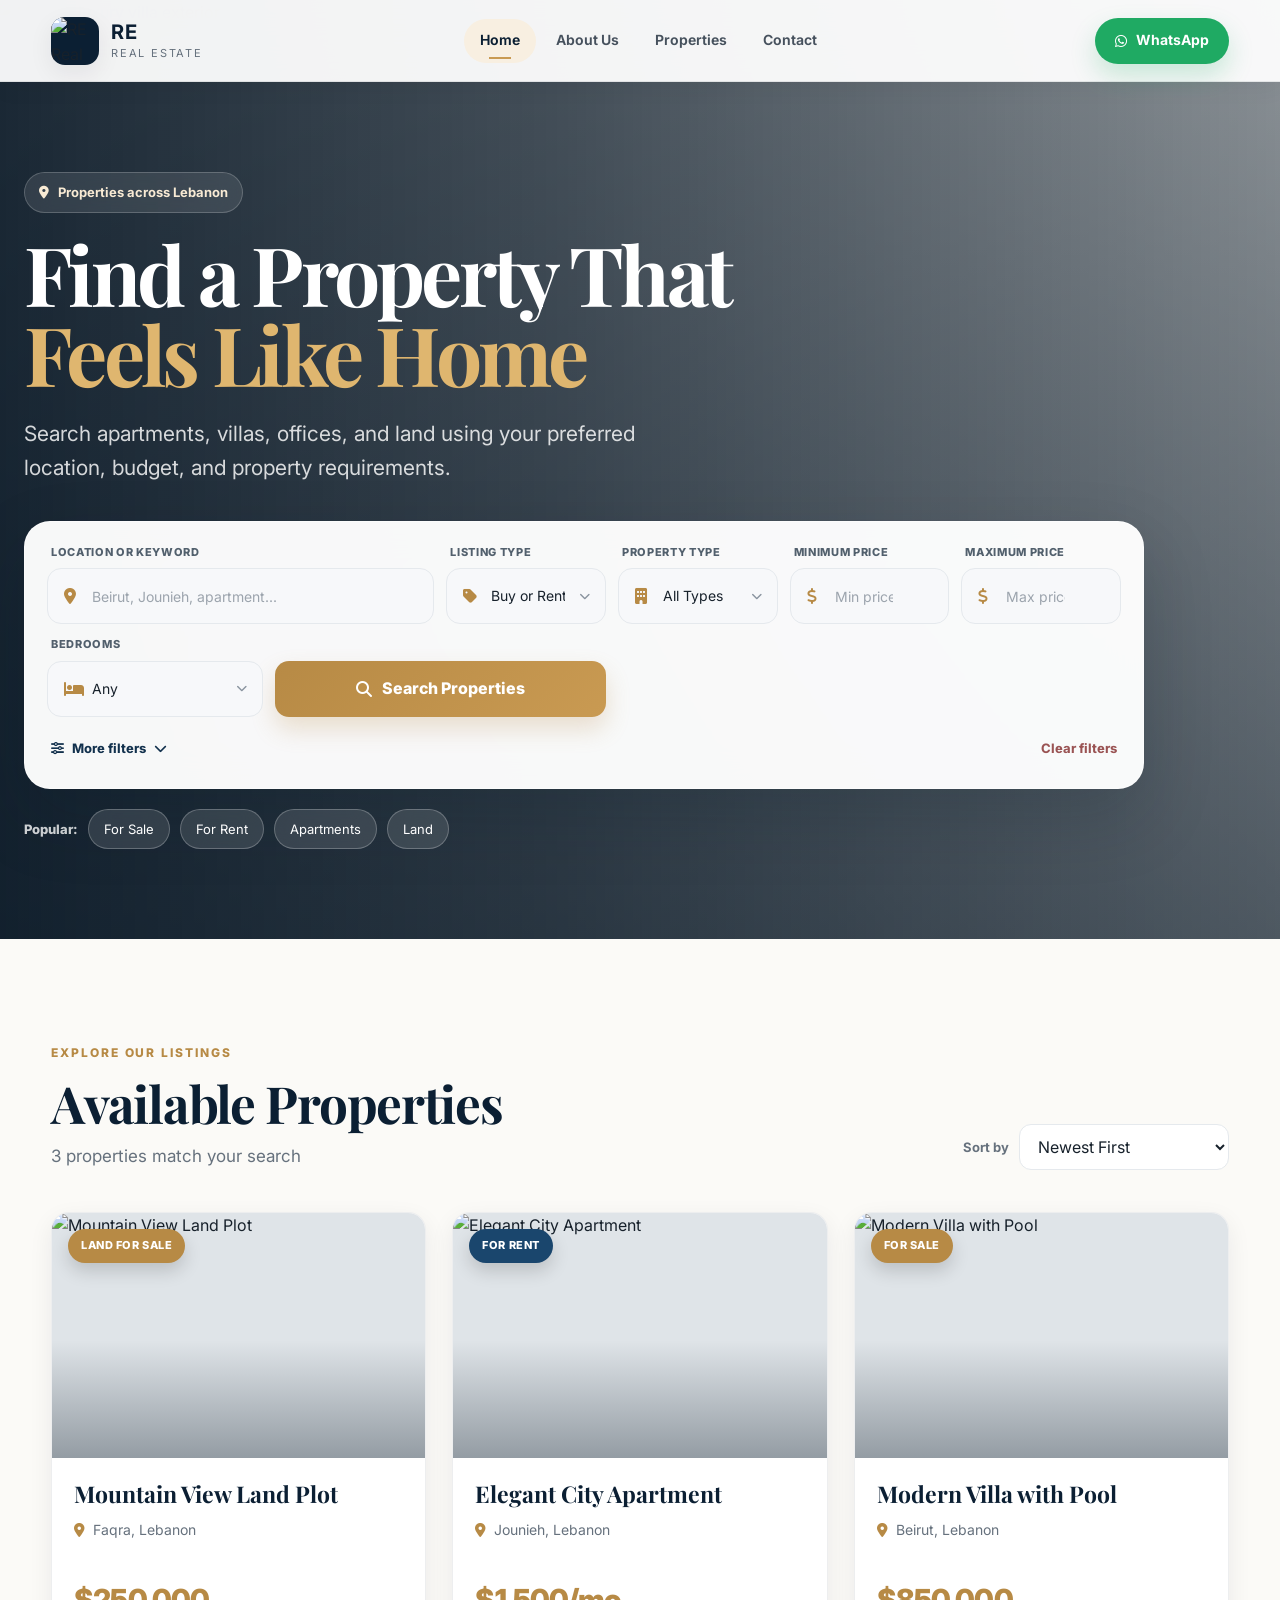
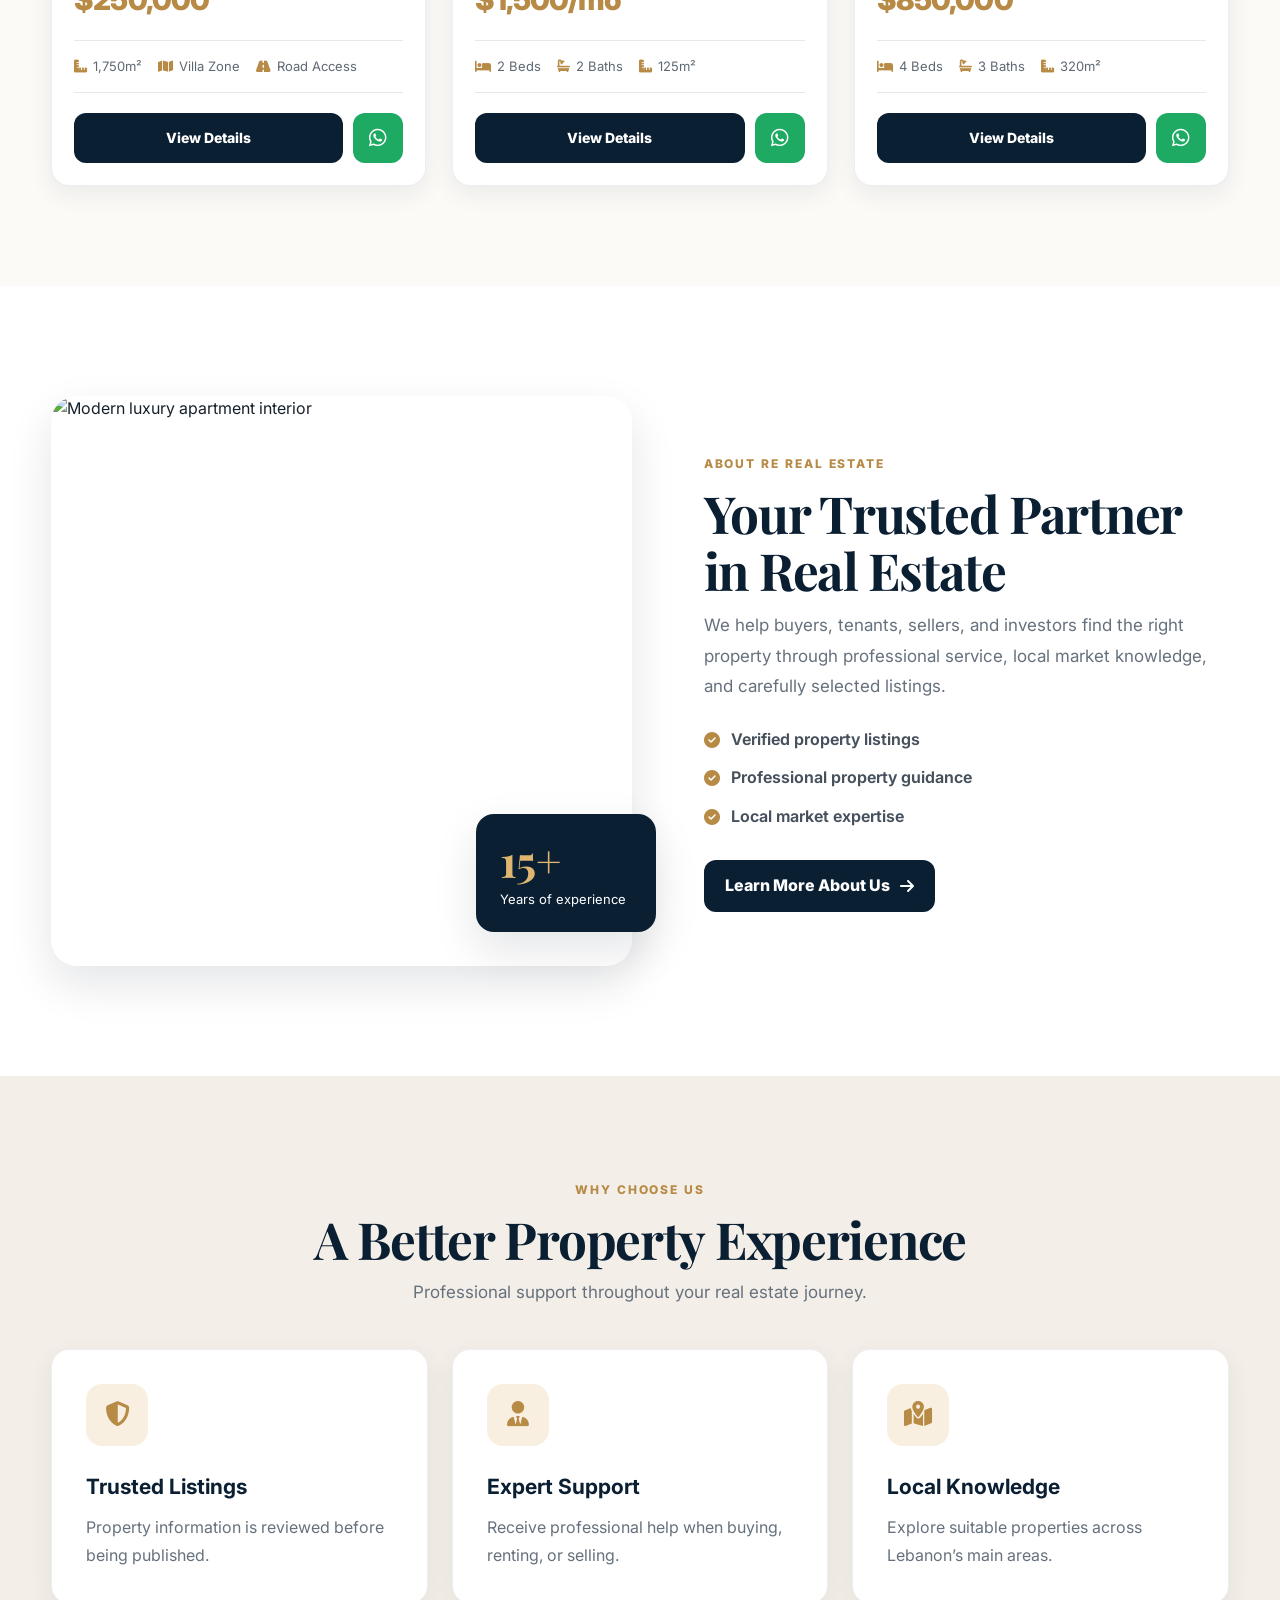
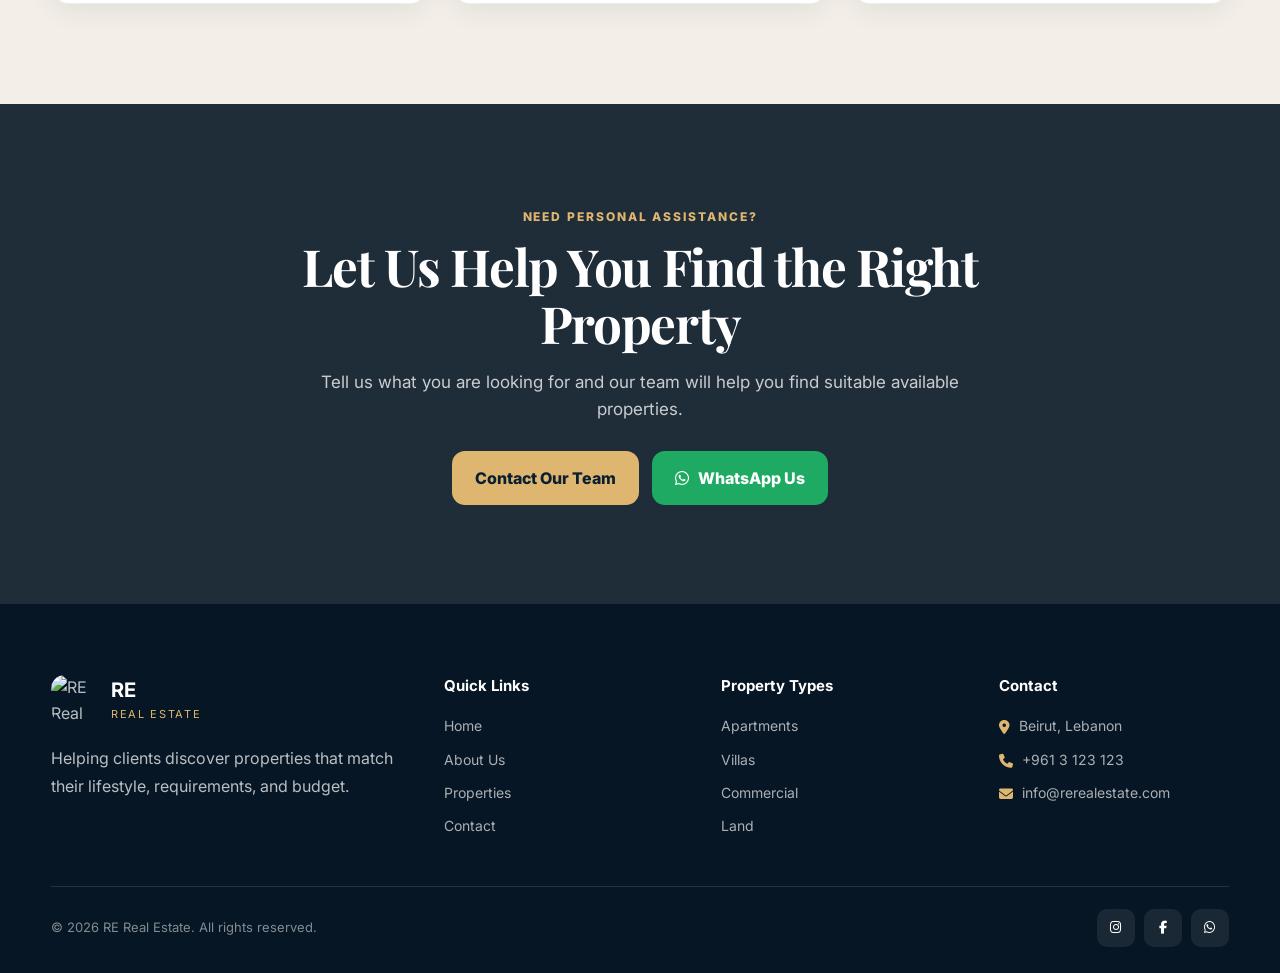
==== commit 98cd388f: "update" ====
--- a/index.html
+++ b/index.html
@@ -121,10 +121,10 @@
     <section class="hero">
 
       <img
-        src="images/hero.png"
-        alt="Modern luxury property"
-        class="hero-bg"
-      />
+  src="https://images.unsplash.com/photo-1600585154340-be6161a56a0c?auto=format&fit=crop&w=2000&q=85"
+  alt="Modern luxury villa exterior"
+  class="hero-bg"
+/>
 
       <div class="hero-overlay"></div>
 
@@ -580,9 +580,9 @@
         <div class="about-image">
 
           <img
-            src="images/about-property.jpg"
-            alt="Professional real estate property"
-          />
+  src="https://images.unsplash.com/photo-1600607687939-ce8a6c25118c?auto=format&fit=crop&w=1400&q=85"
+  alt="Modern luxury apartment interior"
+/>
 
           <div class="experience-card">
             <strong>15+</strong>
--- a/style.css
+++ b/style.css
@@ -887,17 +887,7 @@
   box-shadow:var(--shadow-md);
 }
 
-.about-image::before{
-  content:"";
-  position:absolute;
-  left:-20px;
-  top:-20px;
-  width:140px;
-  height:140px;
-  border:2px solid var(--gold-500);
-  border-radius:24px;
-  z-index:0;
-}
+
 
 .about-image img{
   position:relative;
@@ -2389,4 +2379,530 @@
   .inner-page-section{
     padding-top:115px;
   }
+}
+/* =========================
+   INNER PAGES
+========================= */
+
+.inner-page-section {
+  padding-top: 150px;
+  min-height: 70vh;
+}
+
+.contact-section {
+  padding-bottom: 100px;
+}
+
+.contact-container {
+  width: min(1180px, calc(100% - 40px));
+  margin: 50px auto 0;
+  display: grid;
+  grid-template-columns: 0.8fr 1.2fr;
+  gap: 30px;
+}
+
+.contact-card,
+.map-container {
+  border-radius: 20px;
+  overflow: hidden;
+}
+
+.contact-card {
+  padding: 35px;
+  background: #ffffff;
+  box-shadow: 0 20px 50px rgba(10, 25, 47, 0.08);
+}
+
+.contact-card h3 {
+  margin-bottom: 28px;
+}
+
+.contact-item {
+  display: flex;
+  gap: 15px;
+  align-items: center;
+  padding: 18px 0;
+  border-bottom: 1px solid rgba(10, 25, 47, 0.1);
+}
+
+.contact-item-icon {
+  width: 44px;
+  height: 44px;
+  border-radius: 50%;
+  display: grid;
+  place-items: center;
+  background: rgba(192, 157, 88, 0.12);
+  color: #b48a3c;
+}
+
+.contact-item span,
+.contact-item strong {
+  display: block;
+}
+
+.contact-item span {
+  margin-bottom: 4px;
+  color: #777;
+  font-size: 14px;
+}
+
+.contact-whatsapp {
+  margin-top: 28px;
+  min-height: 52px;
+  display: flex;
+  align-items: center;
+  justify-content: center;
+  gap: 10px;
+  border-radius: 10px;
+  background: #25d366;
+  color: #ffffff;
+  font-weight: 700;
+}
+
+.map-container iframe {
+  width: 100%;
+  height: 100%;
+  min-height: 430px;
+  border: 0;
+}
+
+@media (max-width: 850px) {
+  .inner-page-section {
+    padding-top: 120px;
+  }
+
+  .contact-container {
+    grid-template-columns: 1fr;
+  }
+}
+/* =========================================================
+   ABOUT PAGE
+========================================================= */
+
+.about-page-hero {
+  position: relative;
+  min-height: 640px;
+  display: flex;
+  align-items: center;
+  overflow: hidden;
+}
+
+.about-page-hero-image {
+  position: absolute;
+  inset: 0;
+  width: 100%;
+  height: 100%;
+  object-fit: cover;
+}
+
+.about-page-hero-overlay {
+  position: absolute;
+  inset: 0;
+  background:
+    linear-gradient(
+      90deg,
+      rgba(7, 19, 35, 0.92) 0%,
+      rgba(7, 19, 35, 0.72) 48%,
+      rgba(7, 19, 35, 0.25) 100%
+    );
+}
+
+.about-page-hero-content {
+  position: relative;
+  z-index: 2;
+  width: min(1180px, calc(100% - 40px));
+  margin: 0 auto;
+  padding-top: 80px;
+  color: #ffffff;
+}
+
+.about-page-label {
+  display: inline-flex;
+  margin-bottom: 18px;
+  color: #d4b36b;
+  font-size: 14px;
+  font-weight: 700;
+  letter-spacing: 2px;
+  text-transform: uppercase;
+}
+
+.about-page-hero-content h1 {
+  max-width: 720px;
+  margin: 0;
+  font-family: "Playfair Display", serif;
+  font-size: clamp(48px, 7vw, 82px);
+  line-height: 1.05;
+  color: #ffffff;
+}
+
+.about-page-hero-content h1 span {
+  display: block;
+  color: #d4b36b;
+}
+
+.about-page-hero-content p {
+  max-width: 560px;
+  margin: 24px 0 32px;
+  color: rgba(255, 255, 255, 0.82);
+  font-size: 18px;
+  line-height: 1.8;
+}
+
+.about-page-hero-button {
+  display: inline-flex;
+  align-items: center;
+  justify-content: center;
+  gap: 12px;
+  min-height: 54px;
+  padding: 0 25px;
+  border-radius: 8px;
+  background: #c7a455;
+  color: #ffffff;
+  font-weight: 700;
+  transition: 0.3s ease;
+}
+
+.about-page-hero-button:hover {
+  background: #d8b867;
+  transform: translateY(-3px);
+}
+
+.about-intro-section {
+  padding: 100px 0;
+  background: #ffffff;
+}
+
+.about-intro-container {
+  width: min(1180px, calc(100% - 40px));
+  margin: 0 auto;
+  display: grid;
+  grid-template-columns: 1fr 1fr;
+  gap: 80px;
+  align-items: start;
+}
+
+.about-intro-heading h2 {
+  max-width: 560px;
+  margin-top: 14px;
+  font-family: "Playfair Display", serif;
+  font-size: clamp(36px, 5vw, 54px);
+  line-height: 1.15;
+  color: #101f33;
+}
+
+.about-intro-text {
+  padding-top: 35px;
+}
+
+.about-intro-text p {
+  margin-bottom: 18px;
+  color: #647081;
+  font-size: 17px;
+  line-height: 1.85;
+}
+
+.about-stats-section {
+  padding: 0 0 100px;
+  background: #ffffff;
+}
+
+.about-stats-container {
+  width: min(1180px, calc(100% - 40px));
+  margin: 0 auto;
+  display: grid;
+  grid-template-columns: repeat(4, 1fr);
+  background: #0c1c2f;
+  border-radius: 22px;
+  overflow: hidden;
+}
+
+.about-stat-card {
+  padding: 42px 25px;
+  text-align: center;
+  border-right: 1px solid rgba(255, 255, 255, 0.12);
+}
+
+.about-stat-card:last-child {
+  border-right: 0;
+}
+
+.about-stat-card strong {
+  display: block;
+  margin-bottom: 8px;
+  color: #d4b36b;
+  font-family: "Playfair Display", serif;
+  font-size: 42px;
+}
+
+.about-stat-card span {
+  color: rgba(255, 255, 255, 0.78);
+  font-size: 14px;
+}
+
+.about-mission-section {
+  padding: 110px 0;
+  background: #f4f1eb;
+}
+
+.about-mission-container {
+  width: min(1180px, calc(100% - 40px));
+  margin: 0 auto;
+  display: grid;
+  grid-template-columns: 1fr 1fr;
+  gap: 80px;
+  align-items: center;
+}
+
+.about-mission-image {
+  position: relative;
+}
+
+.about-mission-image img {
+  width: 100%;
+  min-height: 560px;
+  object-fit: cover;
+  border-radius: 24px;
+}
+
+.about-mission-badge {
+  position: absolute;
+  right: -25px;
+  bottom: 35px;
+  display: flex;
+  align-items: center;
+  gap: 15px;
+  padding: 20px 24px;
+  border-radius: 14px;
+  background: #ffffff;
+  box-shadow: 0 18px 45px rgba(10, 24, 43, 0.18);
+}
+
+.about-mission-badge i {
+  width: 50px;
+  height: 50px;
+  display: grid;
+  place-items: center;
+  border-radius: 50%;
+  background: rgba(199, 164, 85, 0.15);
+  color: #b38c3d;
+  font-size: 20px;
+}
+
+.about-mission-badge strong,
+.about-mission-badge span {
+  display: block;
+}
+
+.about-mission-badge strong {
+  margin-bottom: 3px;
+  color: #101f33;
+}
+
+.about-mission-badge span {
+  color: #75808f;
+  font-size: 13px;
+}
+
+.about-mission-content h2 {
+  max-width: 520px;
+  margin: 14px 0 24px;
+  font-family: "Playfair Display", serif;
+  font-size: clamp(38px, 5vw, 56px);
+  line-height: 1.15;
+  color: #101f33;
+}
+
+.about-mission-content p {
+  margin-bottom: 17px;
+  color: #647081;
+  font-size: 16px;
+  line-height: 1.8;
+}
+
+.about-mission-points {
+  display: grid;
+  gap: 15px;
+  margin-top: 28px;
+}
+
+.about-mission-point {
+  display: flex;
+  align-items: center;
+  gap: 12px;
+  color: #25364b;
+  font-weight: 600;
+}
+
+.about-mission-point i {
+  width: 26px;
+  height: 26px;
+  display: grid;
+  place-items: center;
+  border-radius: 50%;
+  background: #c7a455;
+  color: #ffffff;
+  font-size: 11px;
+}
+
+.about-values-section {
+  padding: 110px 0;
+  background: #ffffff;
+}
+
+.about-values-grid {
+  width: min(1180px, calc(100% - 40px));
+  margin: 55px auto 0;
+  display: grid;
+  grid-template-columns: repeat(4, 1fr);
+  gap: 22px;
+}
+
+.about-value-card {
+  padding: 34px 27px;
+  border: 1px solid rgba(15, 36, 59, 0.09);
+  border-radius: 18px;
+  background: #ffffff;
+  box-shadow: 0 15px 40px rgba(11, 26, 45, 0.06);
+  transition: 0.3s ease;
+}
+
+.about-value-card:hover {
+  transform: translateY(-8px);
+  box-shadow: 0 22px 50px rgba(11, 26, 45, 0.11);
+}
+
+.about-value-icon {
+  width: 58px;
+  height: 58px;
+  display: grid;
+  place-items: center;
+  margin-bottom: 22px;
+  border-radius: 15px;
+  background: rgba(199, 164, 85, 0.13);
+  color: #b38c3d;
+  font-size: 23px;
+}
+
+.about-value-card h3 {
+  margin-bottom: 12px;
+  color: #101f33;
+  font-size: 20px;
+}
+
+.about-value-card p {
+  color: #6e7987;
+  font-size: 14px;
+  line-height: 1.7;
+}
+
+/* =========================================================
+   ABOUT PAGE RESPONSIVE
+========================================================= */
+
+@media (max-width: 1000px) {
+  .about-stats-container,
+  .about-values-grid {
+    grid-template-columns: repeat(2, 1fr);
+  }
+
+  .about-stat-card:nth-child(2) {
+    border-right: 0;
+  }
+
+  .about-stat-card:nth-child(-n + 2) {
+    border-bottom: 1px solid rgba(255, 255, 255, 0.12);
+  }
+
+  .about-mission-container {
+    gap: 50px;
+  }
+
+  .about-mission-badge {
+    right: 20px;
+  }
+}
+
+@media (max-width: 800px) {
+  .about-page-hero {
+    min-height: 590px;
+  }
+
+  .about-page-hero-overlay {
+    background: rgba(7, 19, 35, 0.77);
+  }
+
+  .about-page-hero-content {
+    padding-top: 100px;
+    text-align: center;
+  }
+
+  .about-page-hero-content h1,
+  .about-page-hero-content p {
+    margin-left: auto;
+    margin-right: auto;
+  }
+
+  .about-intro-container,
+  .about-mission-container {
+    grid-template-columns: 1fr;
+    gap: 45px;
+  }
+
+  .about-intro-section,
+  .about-mission-section,
+  .about-values-section {
+    padding: 80px 0;
+  }
+
+  .about-intro-text {
+    padding-top: 0;
+  }
+
+  .about-mission-image img {
+    min-height: 420px;
+  }
+}
+
+@media (max-width: 600px) {
+  .about-page-hero {
+    min-height: 560px;
+  }
+
+  .about-page-hero-content h1 {
+    font-size: 46px;
+  }
+
+  .about-page-hero-content p {
+    font-size: 16px;
+  }
+
+  .about-stats-container,
+  .about-values-grid {
+    grid-template-columns: 1fr;
+  }
+
+  .about-stat-card {
+    border-right: 0;
+    border-bottom: 1px solid rgba(255, 255, 255, 0.12);
+  }
+
+  .about-stat-card:last-child {
+    border-bottom: 0;
+  }
+
+  .about-mission-badge {
+    position: relative;
+    right: auto;
+    bottom: auto;
+    width: calc(100% - 30px);
+    margin: -45px auto 0;
+  }
+
+  .about-mission-image img {
+    min-height: 340px;
+  }
+
+  .about-value-card {
+    padding: 28px 24px;
+  }
 }
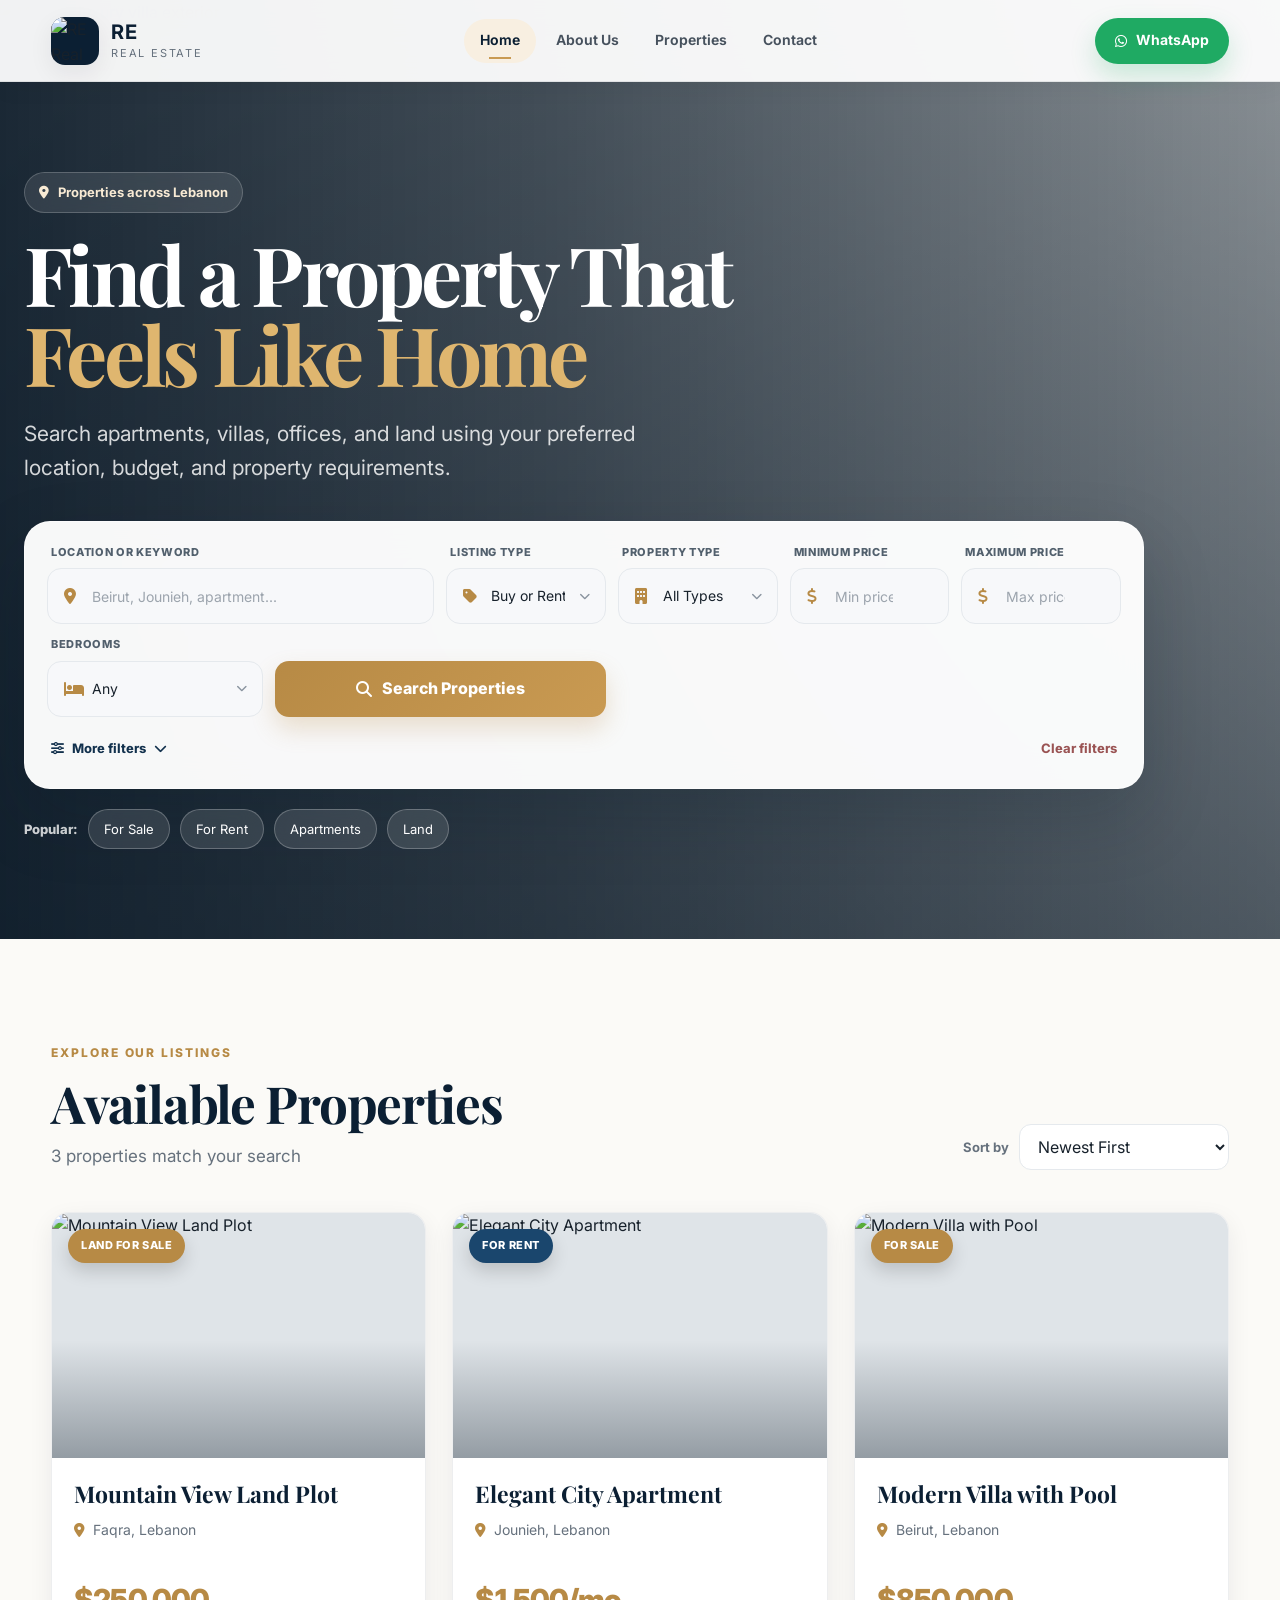
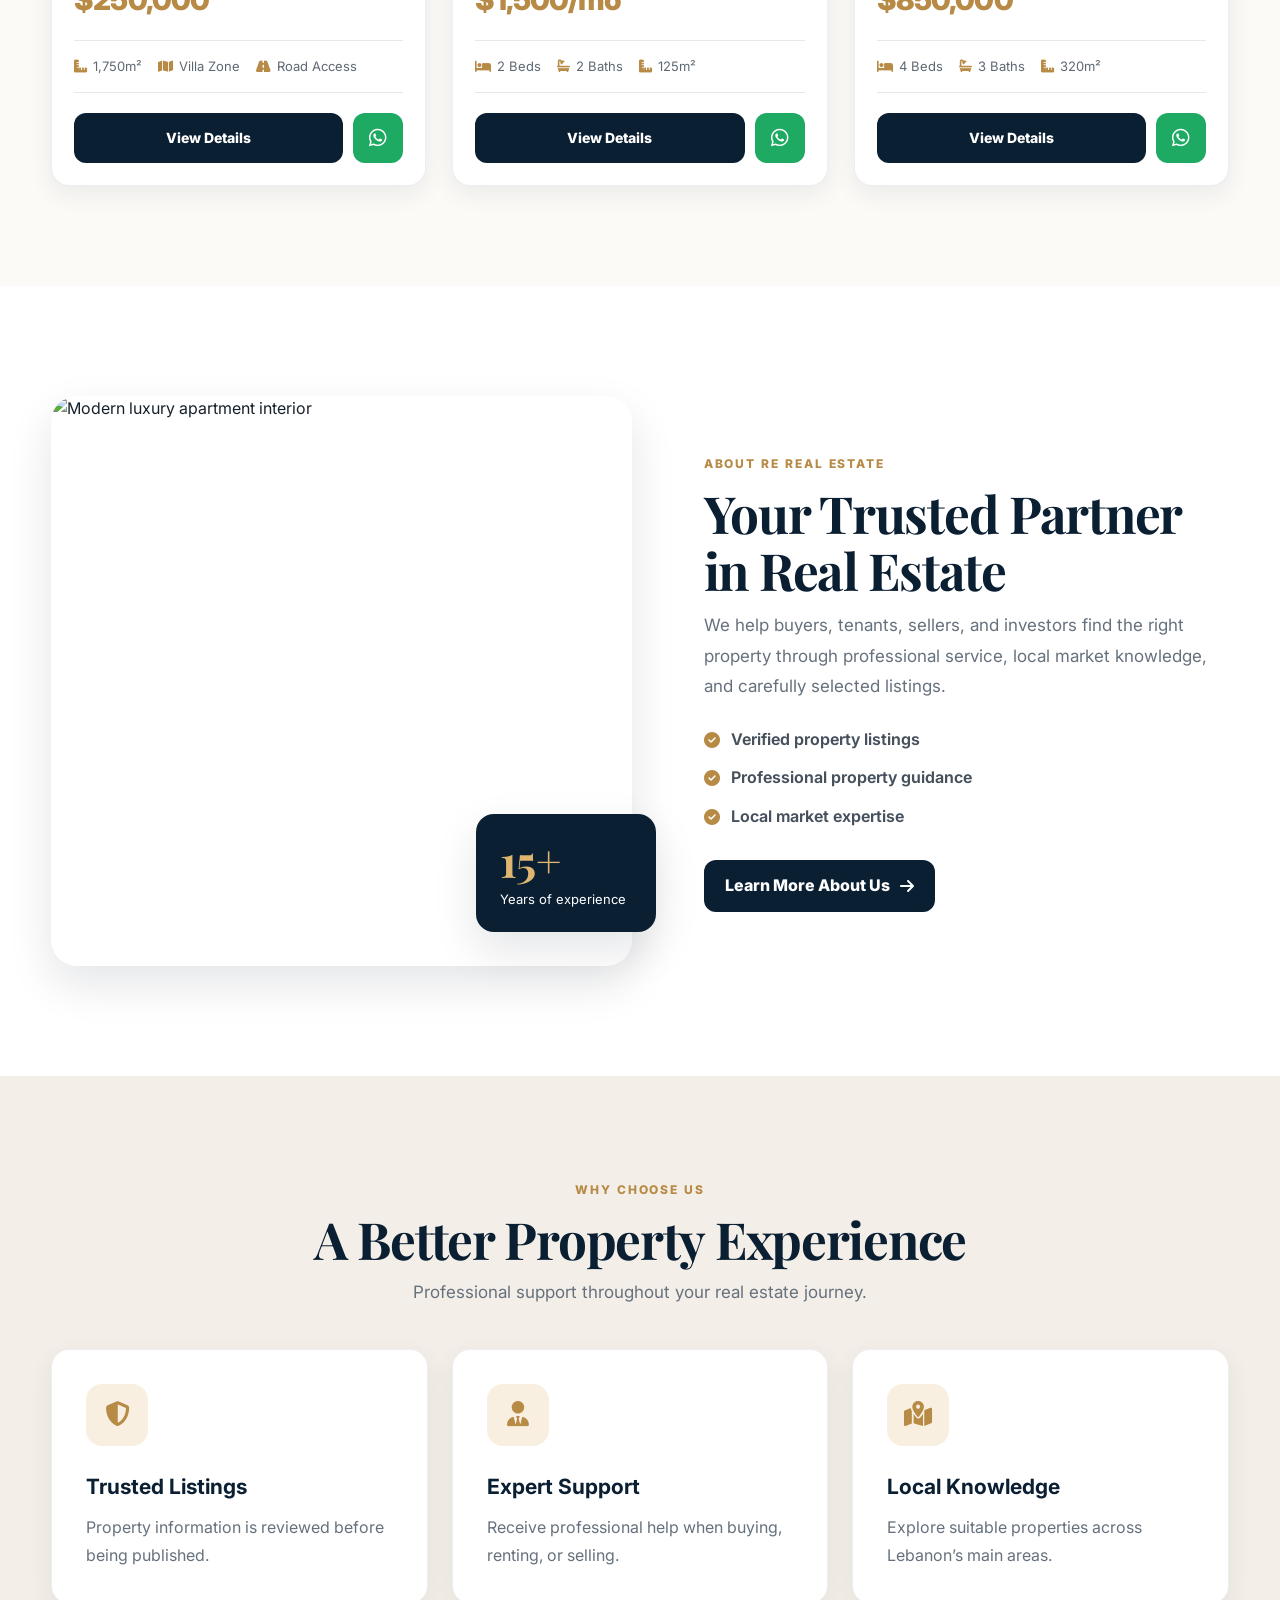
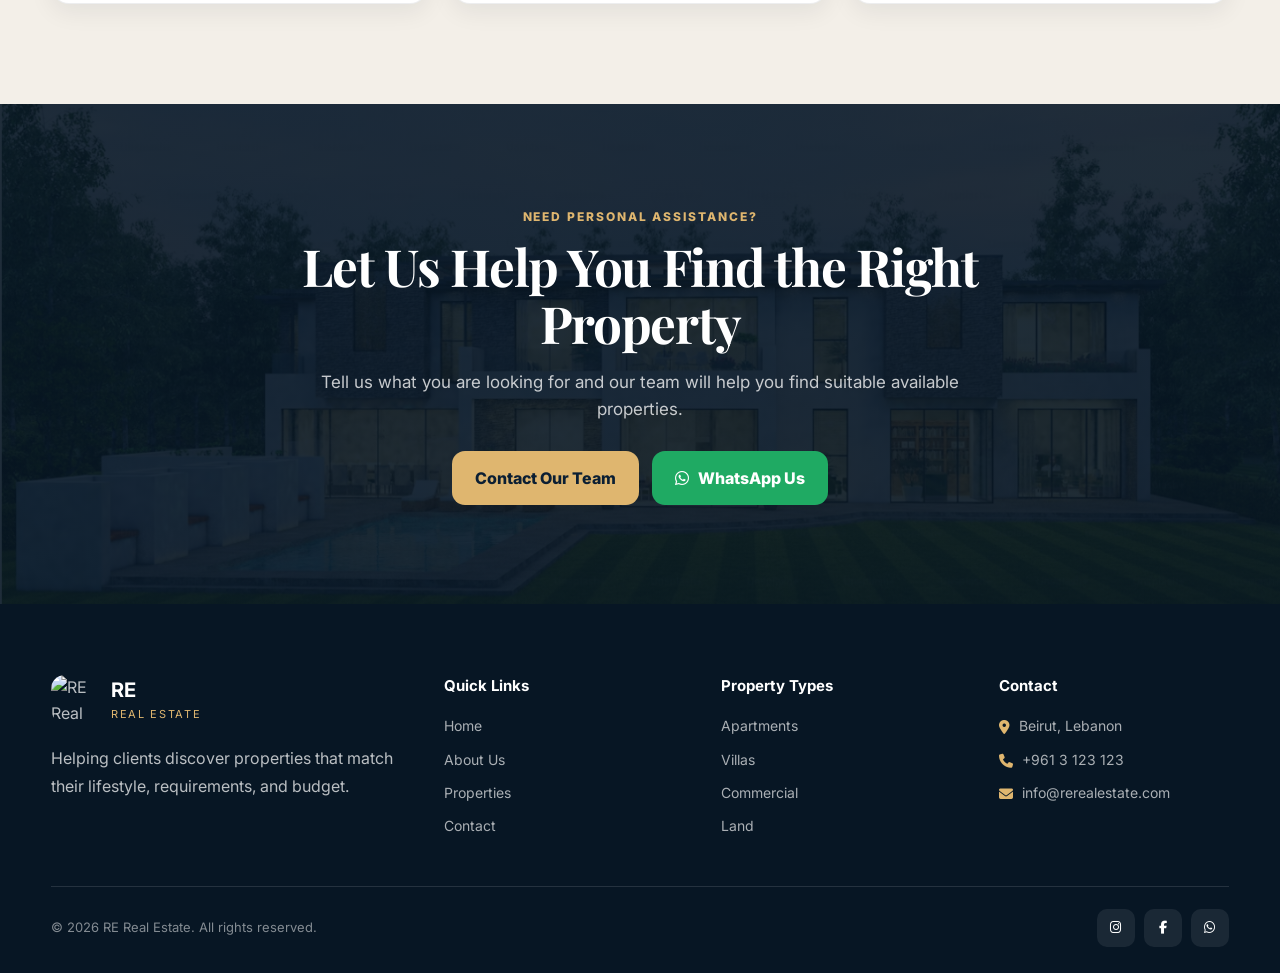
==== commit b0d08955: "update" ====
--- a/index.html
+++ b/index.html
@@ -121,7 +121,7 @@
     <section class="hero">
 
       <img
-  src="https://images.unsplash.com/photo-1600585154340-be6161a56a0c?auto=format&fit=crop&w=2000&q=85"
+   src="images/hero.jpg"
   alt="Modern luxury villa exterior"
   class="hero-bg"
 />
@@ -580,7 +580,7 @@
         <div class="about-image">
 
           <img
-  src="https://images.unsplash.com/photo-1600607687939-ce8a6c25118c?auto=format&fit=crop&w=1400&q=85"
+          src="images/about.jpg"
   alt="Modern luxury apartment interior"
 />
 
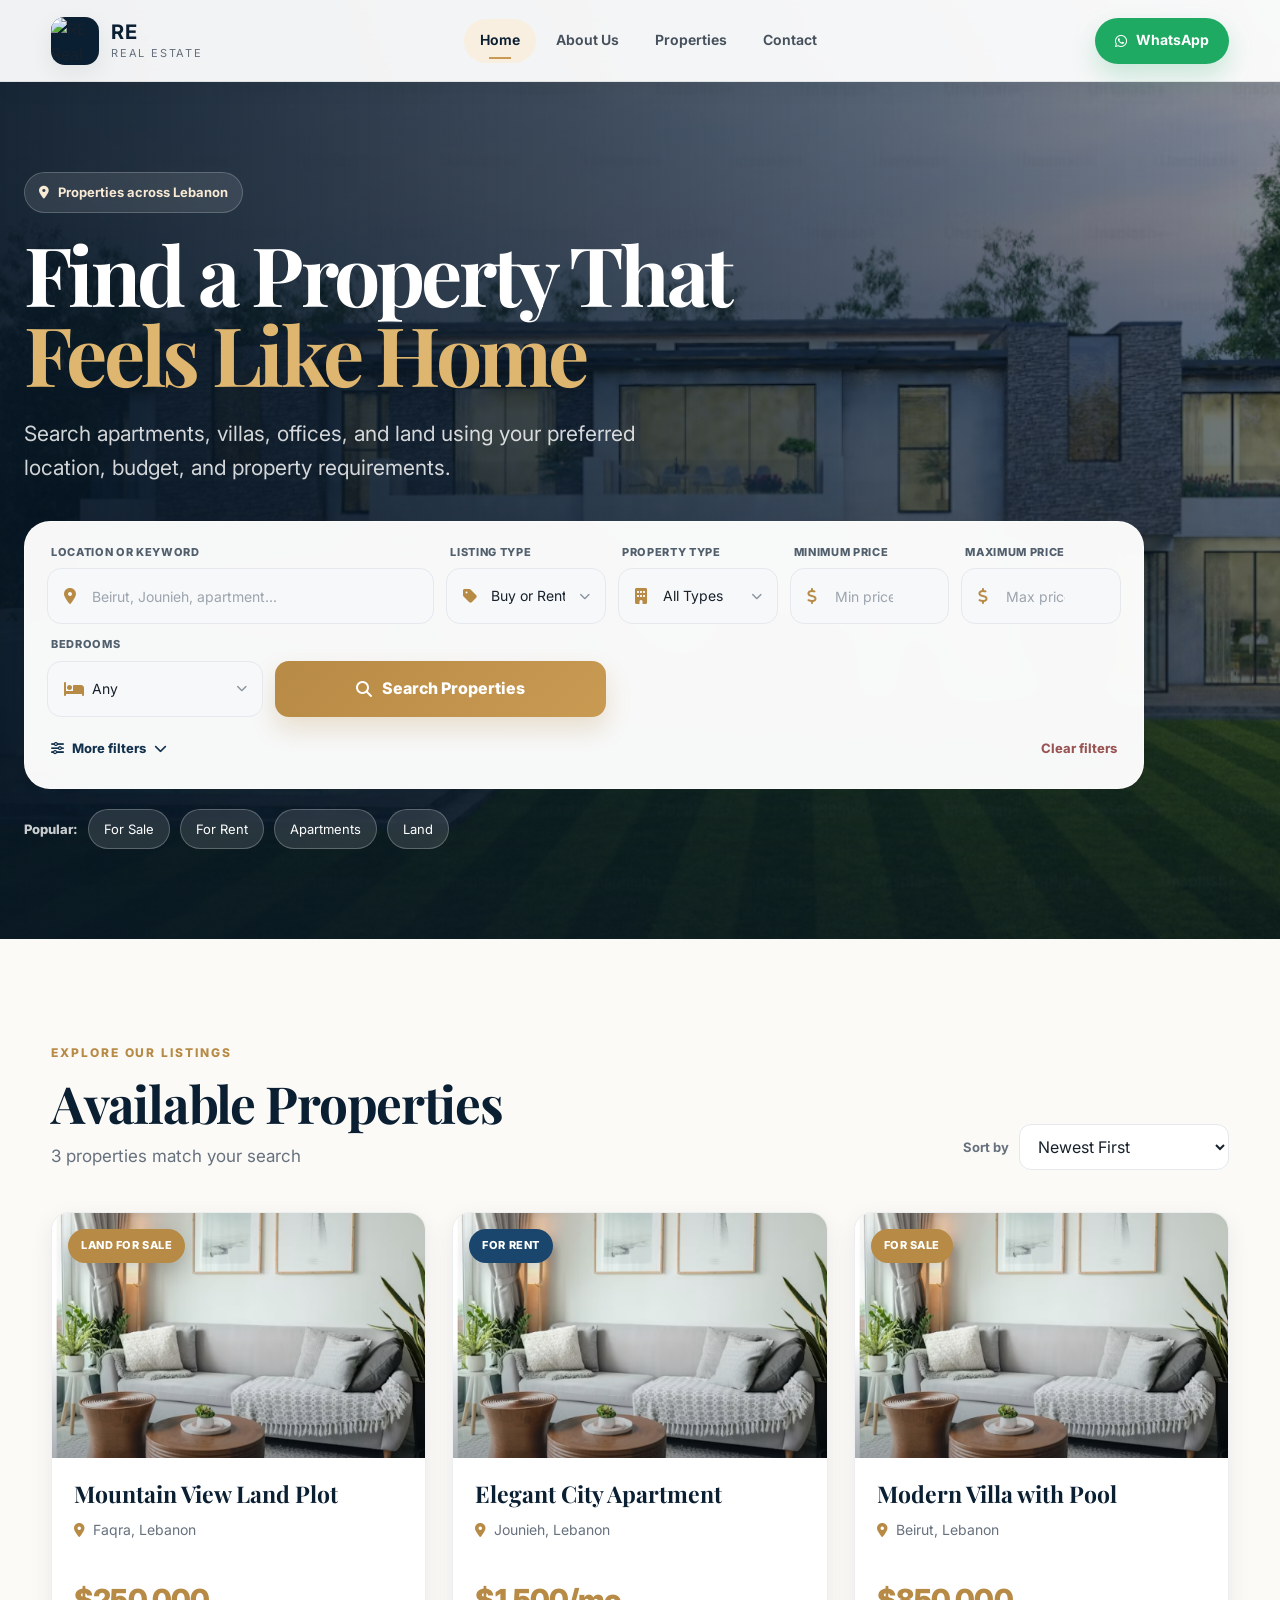
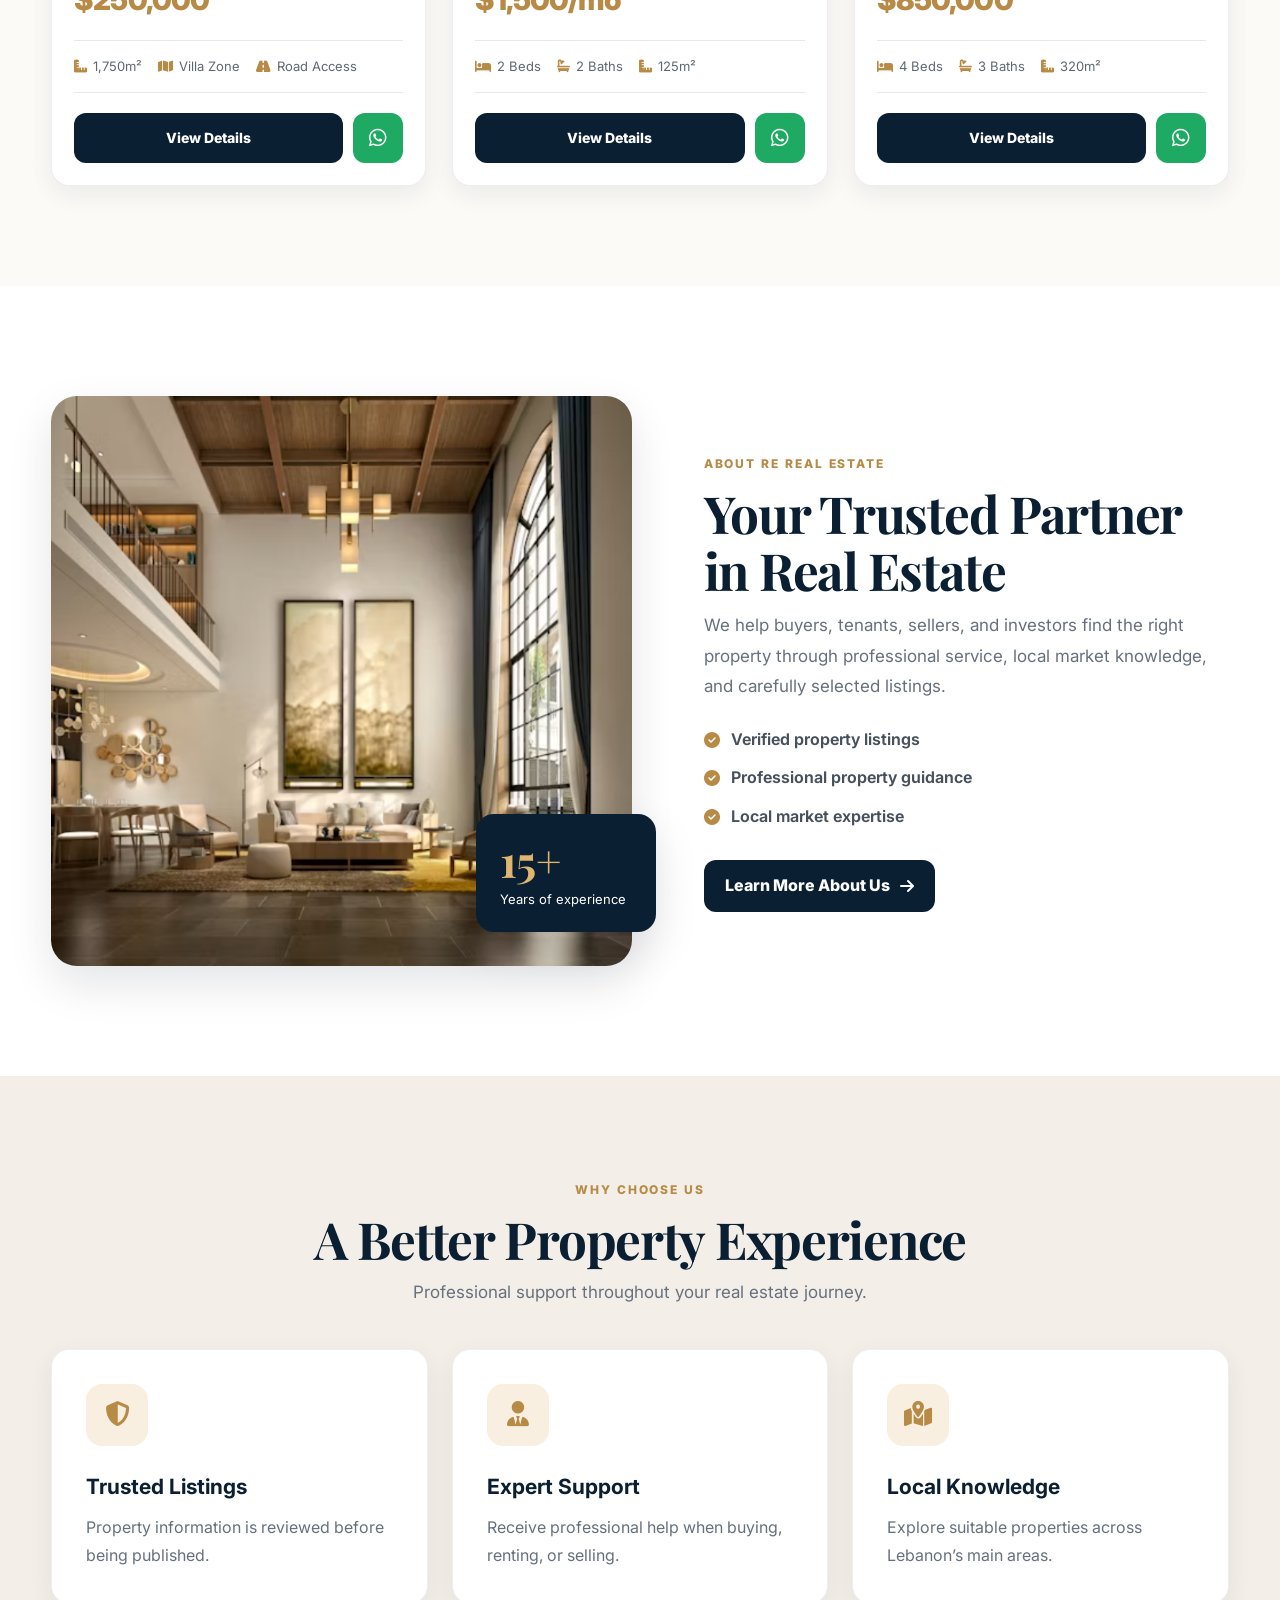
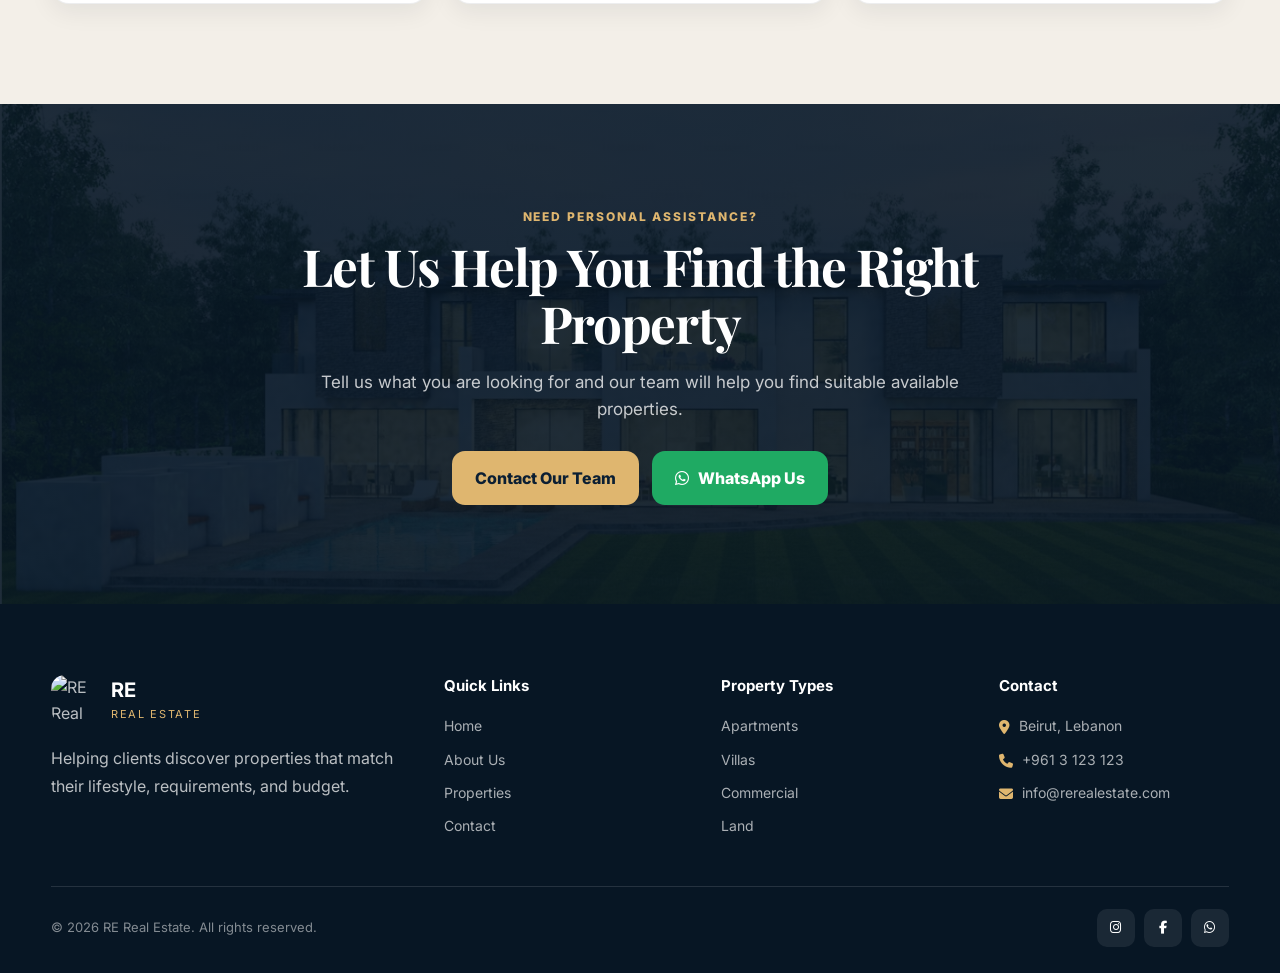
==== commit a130698e: "update" ====
--- a/index.html
+++ b/index.html
@@ -121,7 +121,7 @@
     <section class="hero">
 
       <img
-   src="images/hero.jpg"
+   src="images/hero.png"
   alt="Modern luxury villa exterior"
   class="hero-bg"
 />
@@ -580,7 +580,7 @@
         <div class="about-image">
 
           <img
-          src="images/about.jpg"
+          src="images/about.png"
   alt="Modern luxury apartment interior"
 />
 
